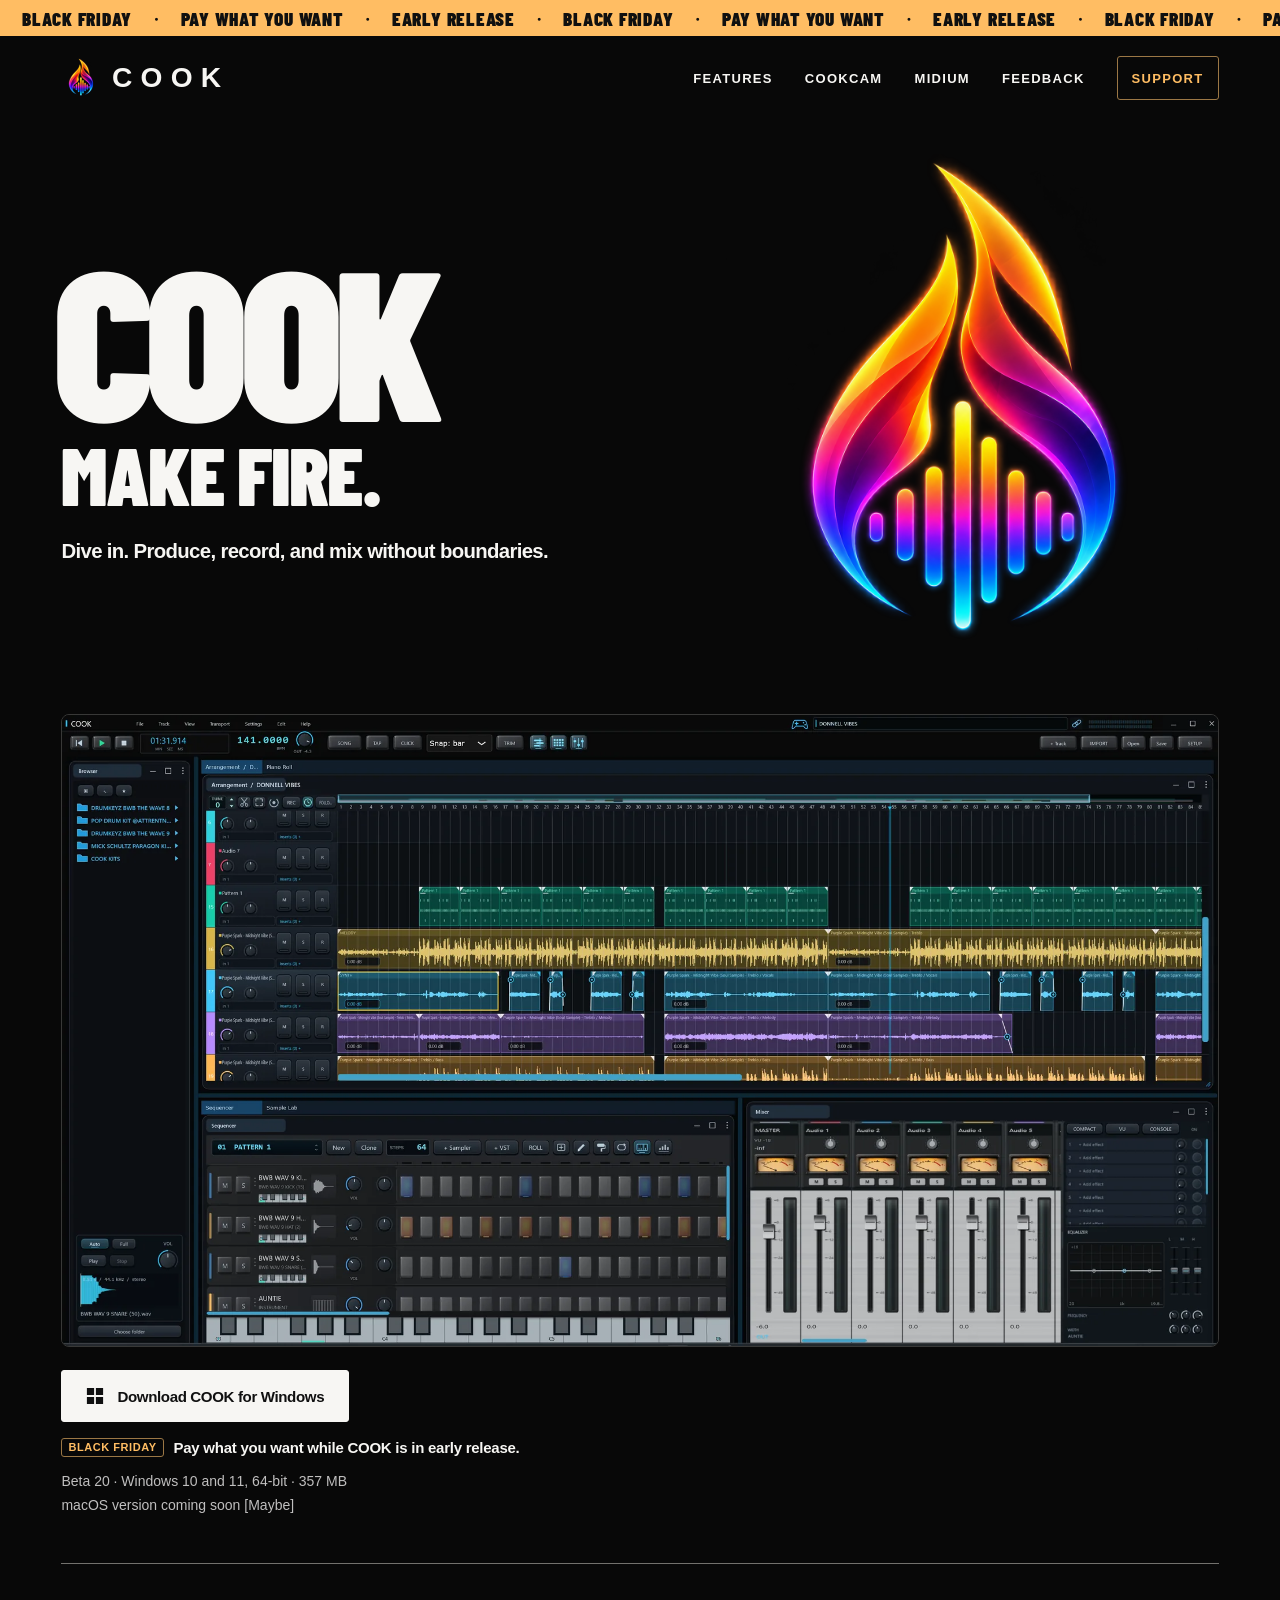
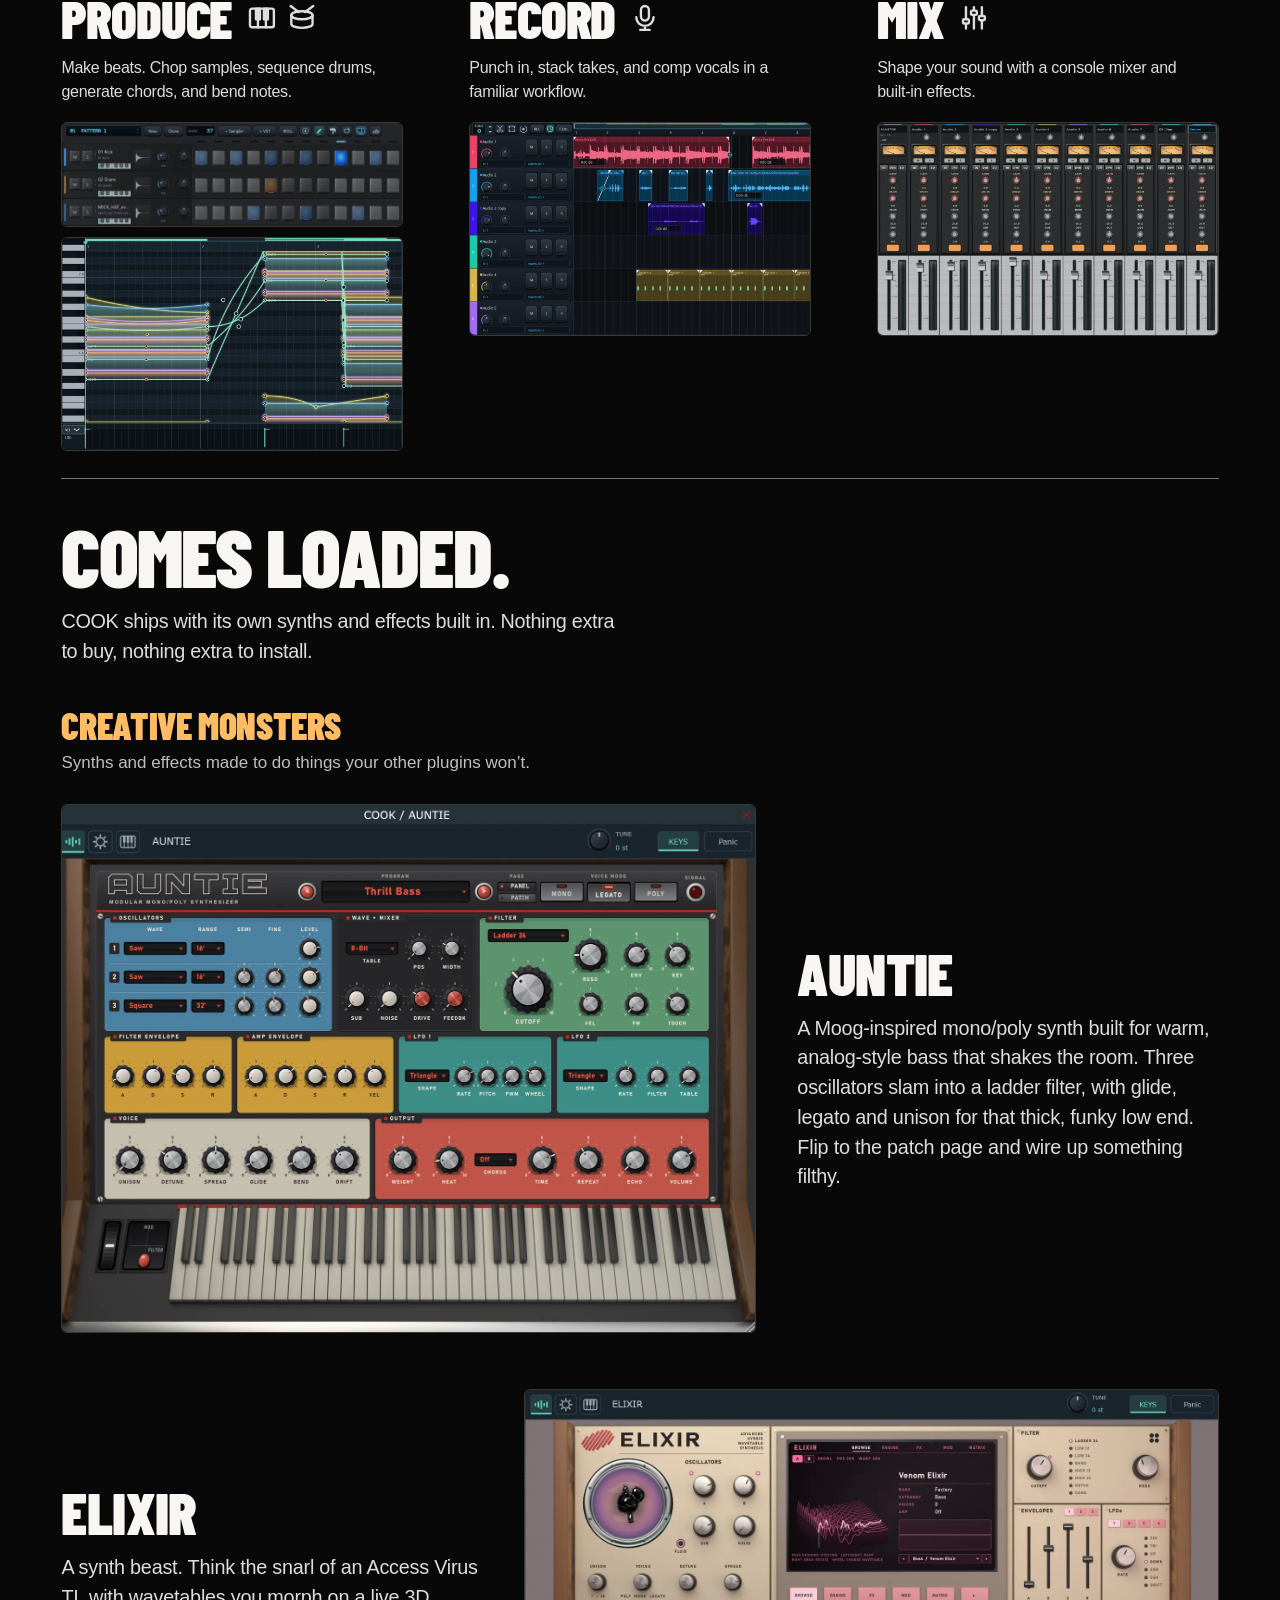
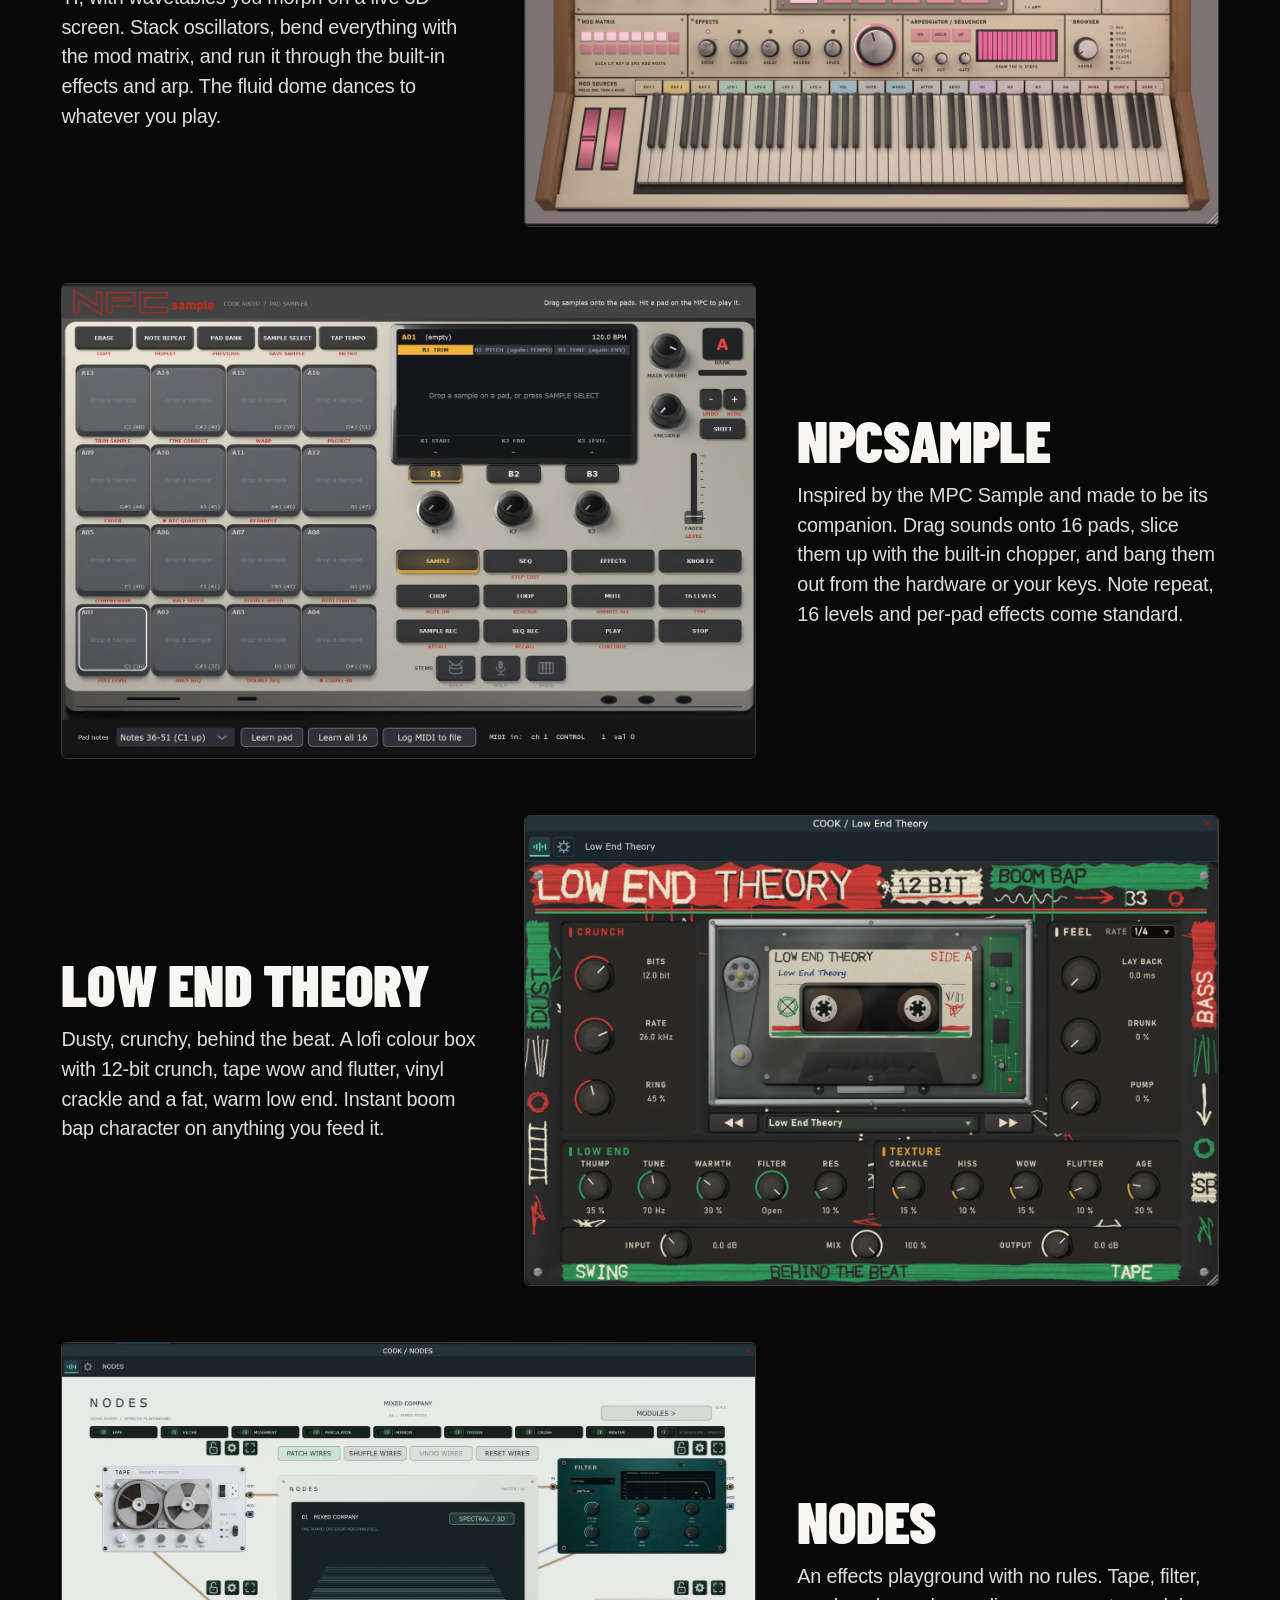
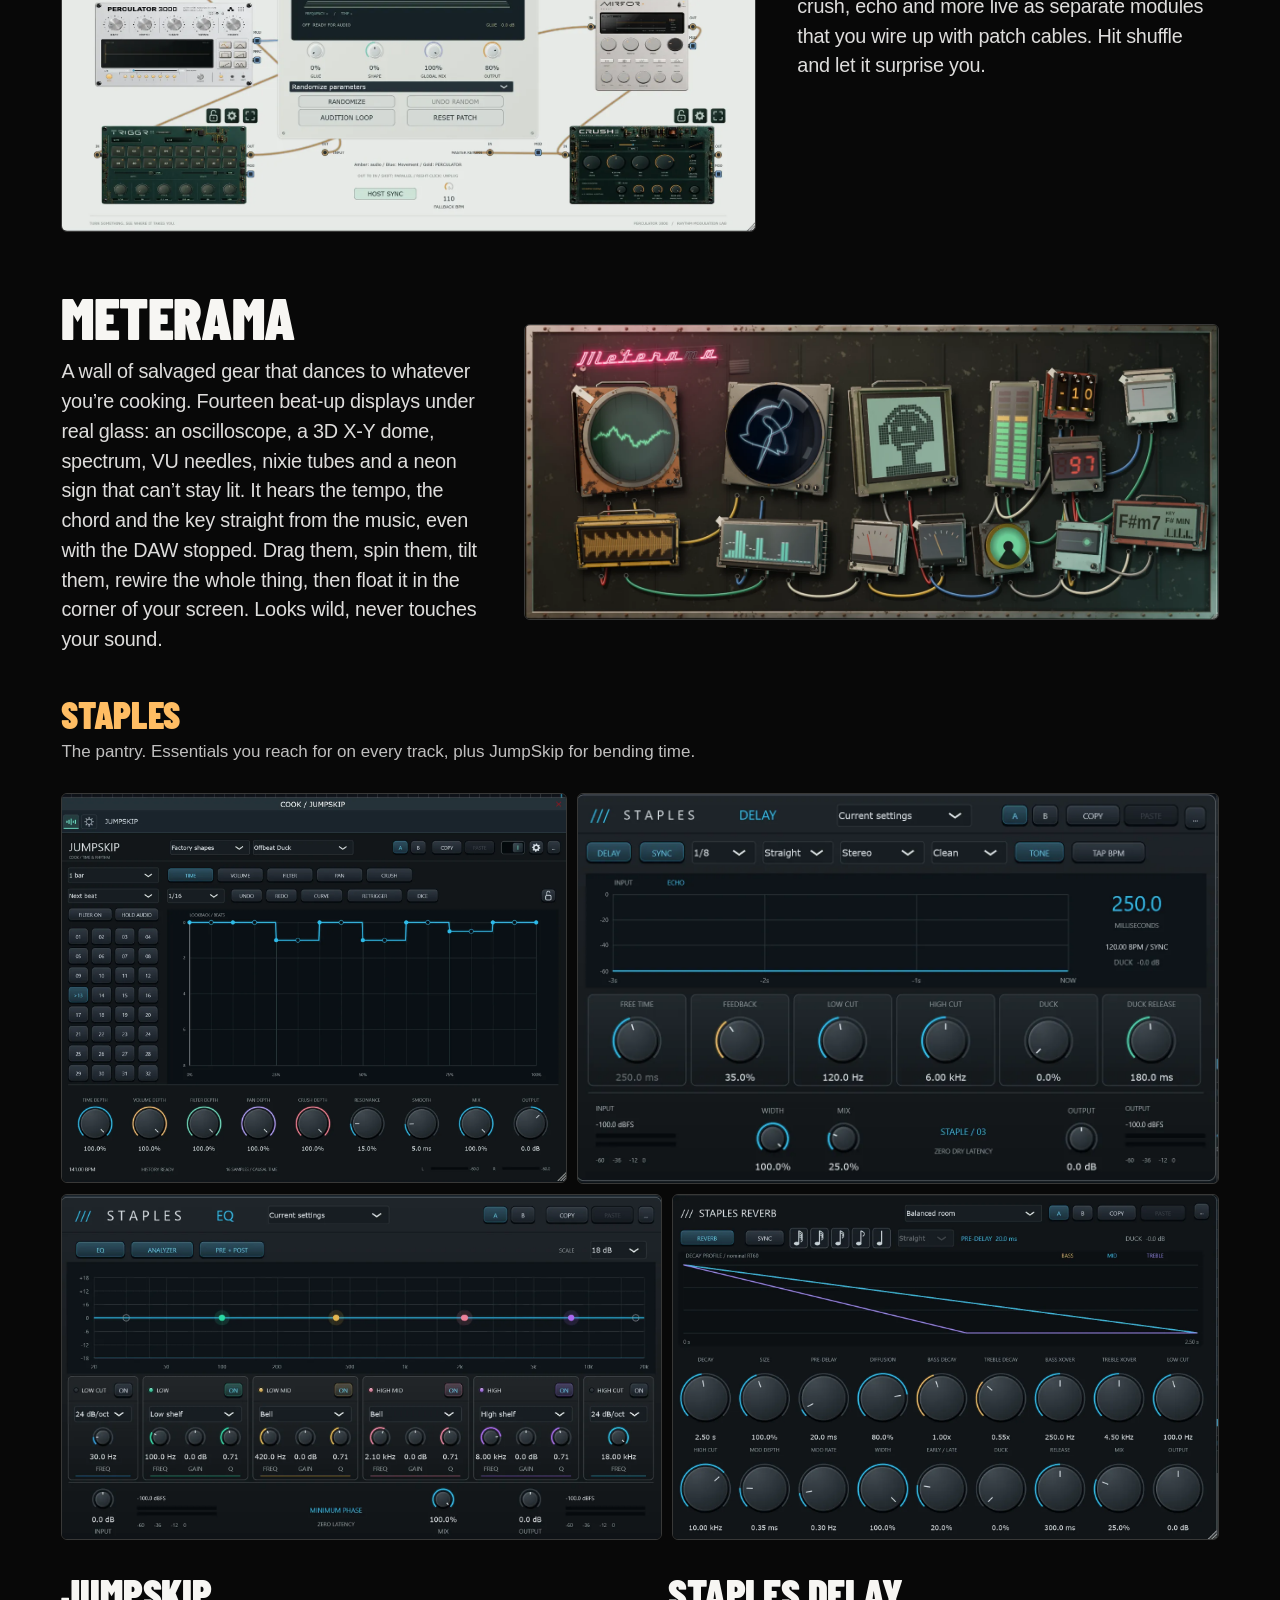
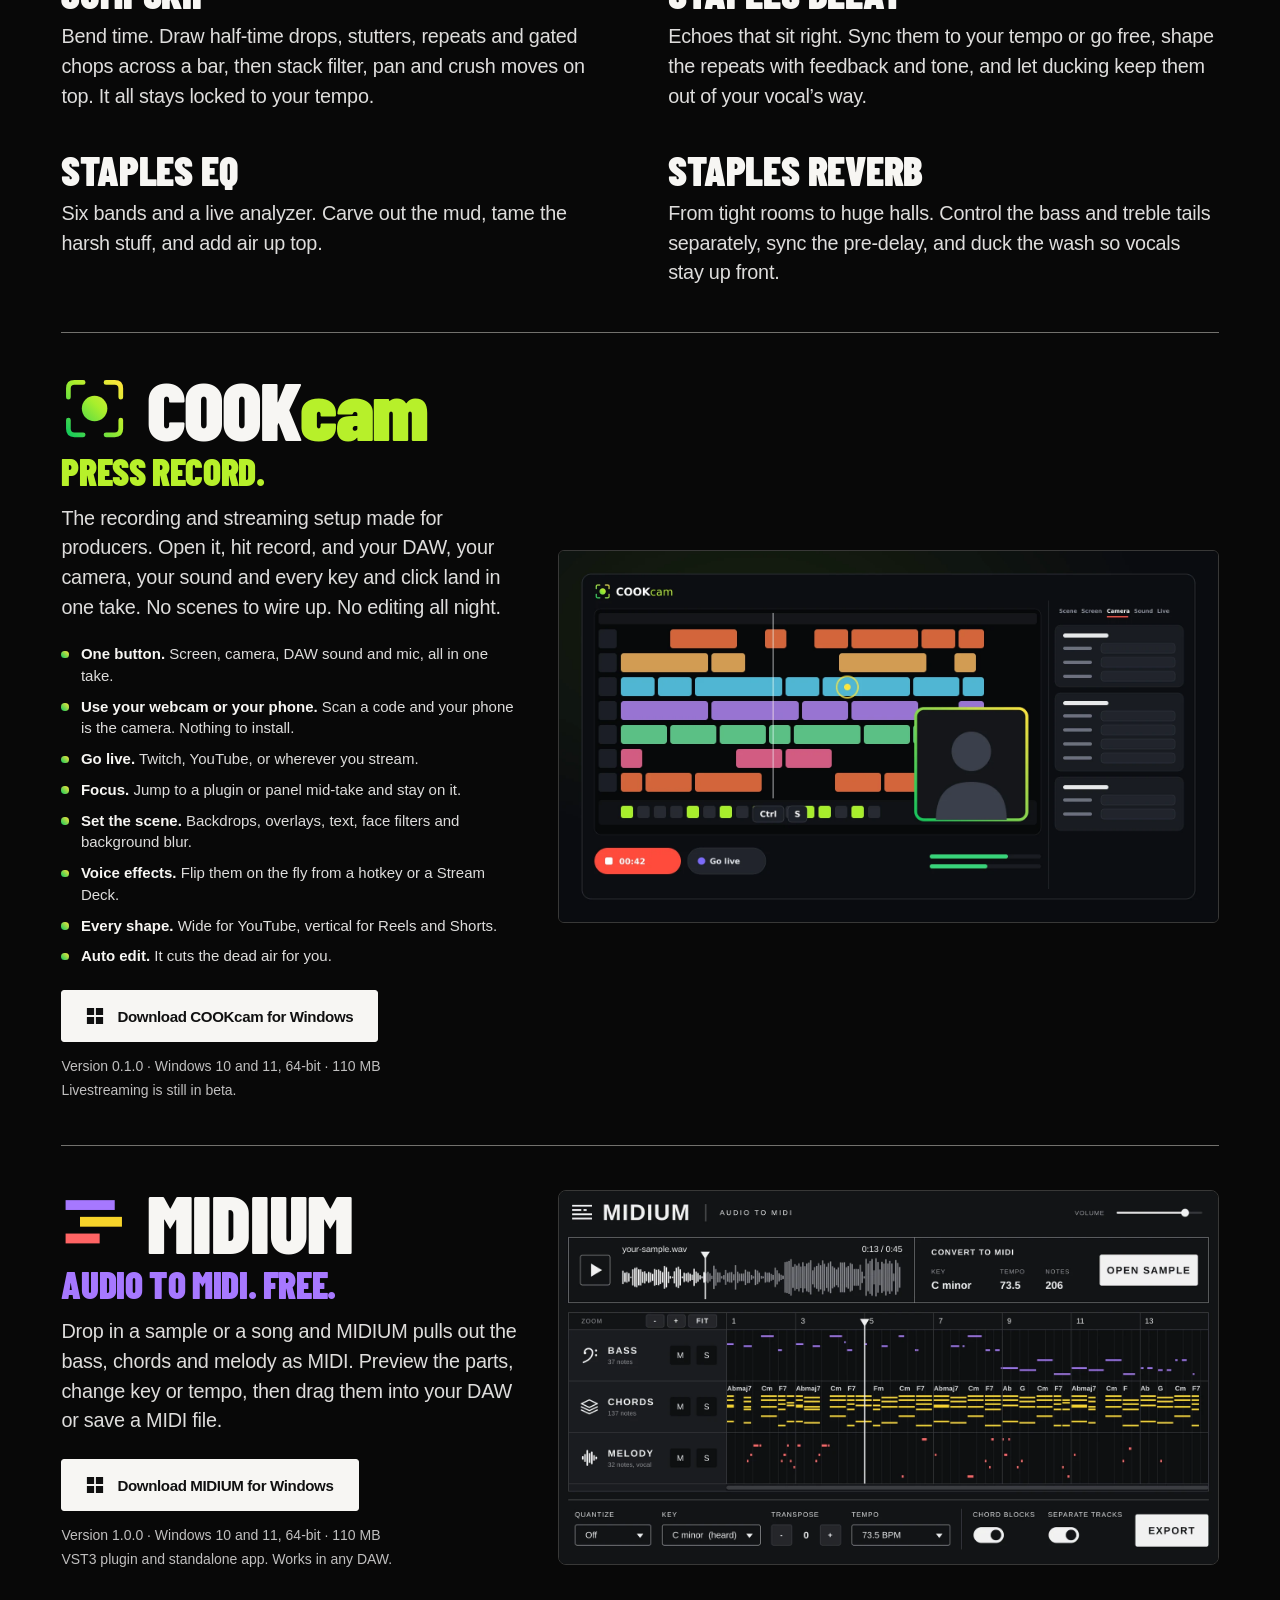
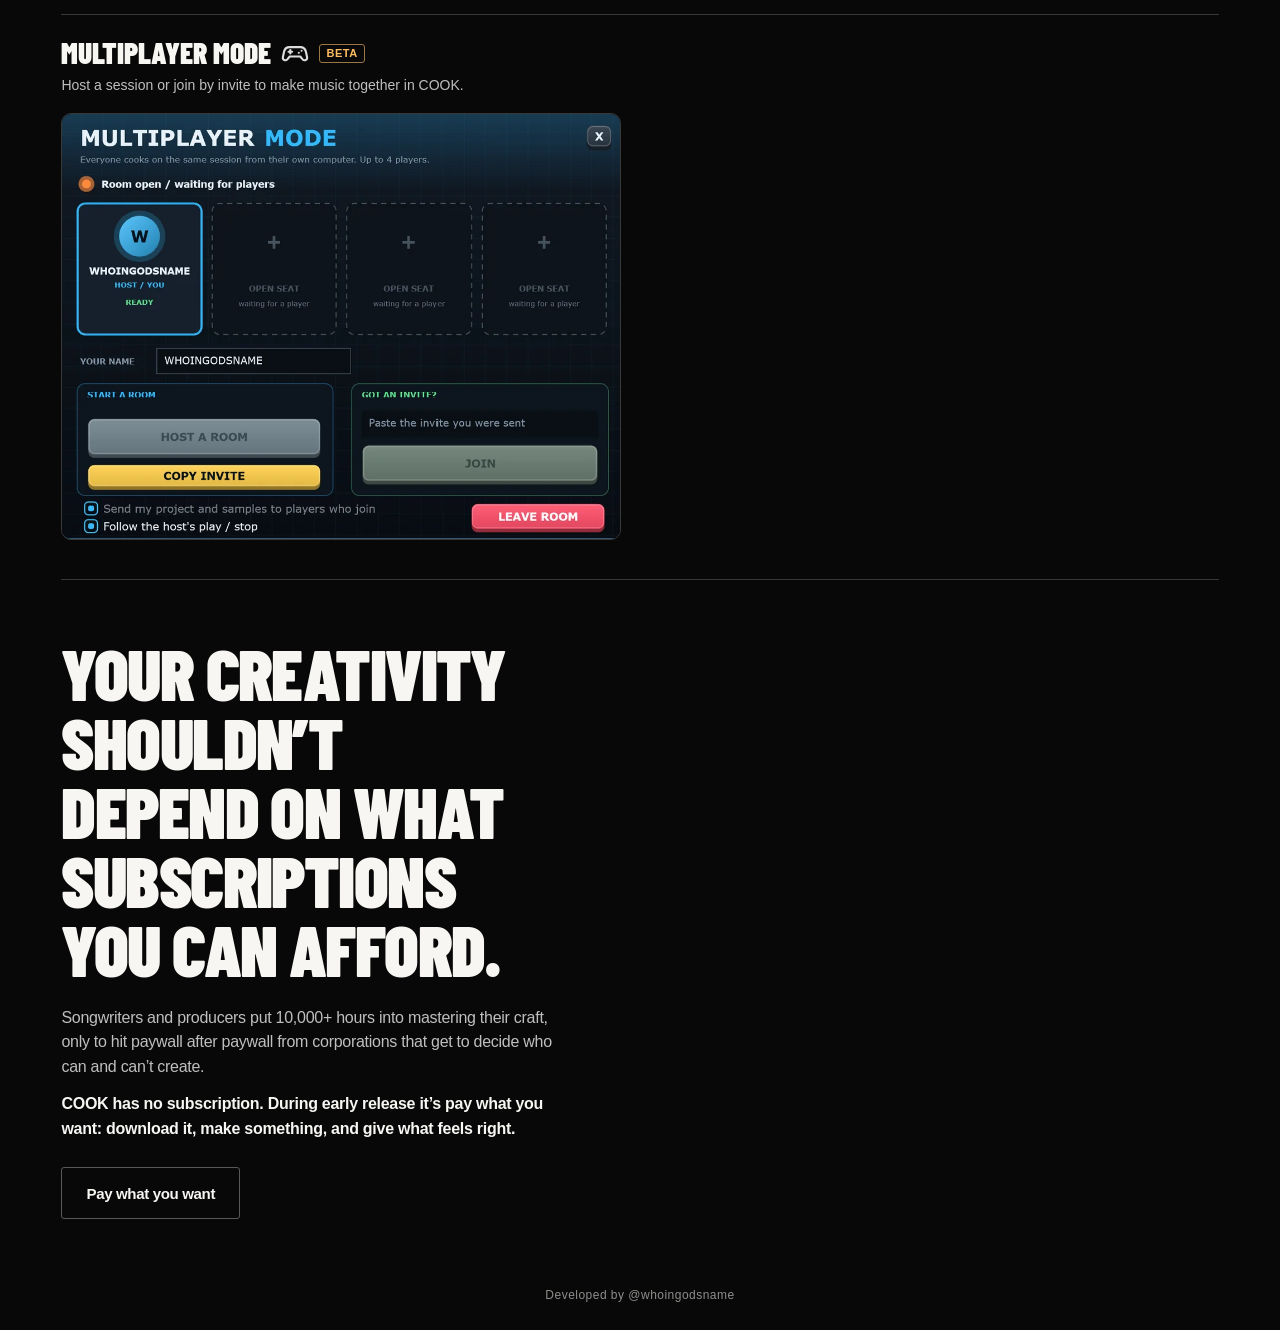
==== index.html @ ae9fe8cf "Update the COOK site" ====
<!doctype html>
<html lang="en">
<head>
  <meta charset="utf-8">
  <meta name="viewport" content="width=device-width,initial-scale=1">
  <meta name="theme-color" content="#080808">
  <title>COOK — MAKE FIRE.</title>
  <meta name="description" content="Dive in. Produce, record, and mix without boundaries. Discover COOK, a digital audio workstation for Windows.">
  <meta property="og:title" content="COOK — MAKE FIRE.">
  <meta property="og:description" content="Dive in. Produce, record, and mix without boundaries.">
  <meta property="og:type" content="website">
  <link rel="icon" type="image/png" href="./assets/icon.png">
  <link rel="preload" as="font" type="font/ttf" href="./assets/barlow-condensed-black.ttf" crossorigin>
  <link rel="stylesheet" href="./styles.css">
</head>
<body>
  <a class="skip" href="#main">Skip to content</a>
  <a class="ticker" href="#download" aria-label="Black Friday: pay what you want while COOK is in early release">
    <div class="ticker-track" aria-hidden="true"><div class="ticker-half"><span>Black Friday</span><span class="dot">●</span><span>Pay what you want</span><span class="dot">●</span><span>Early release</span><span class="dot">●</span><span>Black Friday</span><span class="dot">●</span><span>Pay what you want</span><span class="dot">●</span><span>Early release</span><span class="dot">●</span><span>Black Friday</span><span class="dot">●</span><span>Pay what you want</span><span class="dot">●</span><span>Early release</span><span class="dot">●</span><span>Black Friday</span><span class="dot">●</span><span>Pay what you want</span><span class="dot">●</span><span>Early release</span><span class="dot">●</span><span>Black Friday</span><span class="dot">●</span><span>Pay what you want</span><span class="dot">●</span><span>Early release</span><span class="dot">●</span><span>Black Friday</span><span class="dot">●</span><span>Pay what you want</span><span class="dot">●</span><span>Early release</span><span class="dot">●</span><span>Black Friday</span><span class="dot">●</span><span>Pay what you want</span><span class="dot">●</span><span>Early release</span><span class="dot">●</span><span>Black Friday</span><span class="dot">●</span><span>Pay what you want</span><span class="dot">●</span><span>Early release</span><span class="dot">●</span></div><div class="ticker-half"><span>Black Friday</span><span class="dot">●</span><span>Pay what you want</span><span class="dot">●</span><span>Early release</span><span class="dot">●</span><span>Black Friday</span><span class="dot">●</span><span>Pay what you want</span><span class="dot">●</span><span>Early release</span><span class="dot">●</span><span>Black Friday</span><span class="dot">●</span><span>Pay what you want</span><span class="dot">●</span><span>Early release</span><span class="dot">●</span><span>Black Friday</span><span class="dot">●</span><span>Pay what you want</span><span class="dot">●</span><span>Early release</span><span class="dot">●</span><span>Black Friday</span><span class="dot">●</span><span>Pay what you want</span><span class="dot">●</span><span>Early release</span><span class="dot">●</span><span>Black Friday</span><span class="dot">●</span><span>Pay what you want</span><span class="dot">●</span><span>Early release</span><span class="dot">●</span><span>Black Friday</span><span class="dot">●</span><span>Pay what you want</span><span class="dot">●</span><span>Early release</span><span class="dot">●</span><span>Black Friday</span><span class="dot">●</span><span>Pay what you want</span><span class="dot">●</span><span>Early release</span><span class="dot">●</span></div></div>
  </a>
  <div class="page">
    <header>
      <a class="brand" href="#main" aria-label="COOK home"><img src="./assets/icon.png" width="38" height="38" alt="">COOK</a>
      <nav class="header-links" aria-label="Main navigation">
        <a class="nav-link" href="#features">Features</a>
        <a class="nav-link" href="#cookcam">COOKcam</a>
        <a class="nav-link" href="#midium">MIDIUM</a>
        <a class="nav-link" href="./feedback/">Feedback</a>
        <a class="nav-link donate" id="donate" href="https://cash.app/$whoingodsname" rel="noopener">Support</a>
      </nav>
    </header>
    <main id="main">
      <section class="hero" aria-labelledby="headline">
        <div class="hero-copy">
          <h1 id="headline">COOK</h1>
          <p class="tagline">MAKE FIRE.</p>
          <p class="intro">Dive in. Produce, record, and mix without boundaries.</p>
        </div>
        <img class="hero-flame" src="./assets/cook-flame.png" width="1254" height="1254" fetchpriority="high" alt="" decoding="async">
      </section>
      <img class="shot shot-full" src="./assets/shot-full.webp" srcset="./assets/shot-full-1000.webp 1000w, ./assets/shot-full.webp 2000w" sizes="(max-width:1720px) 92vw, 1560px" width="2000" height="1093" decoding="async" alt="The full COOK window: arrangement with audio and pattern tracks, the step sequencer, and the console mixer">
      <div class="cta">
        <a class="download" id="download" href="https://downloads.cookaudio.app/COOK-Beta-20-Windows-x64-Full.exe">
          <svg width="18" height="18" viewBox="0 0 20 20" fill="currentColor" aria-hidden="true"><path d="M1 1h8v8H1zm10 0h8v8h-8zM1 11h8v8H1zm10 0h8v8h-8z"/></svg>
          Download COOK for Windows
        </a>
        <p class="release-note download-count" id="download-count" hidden><strong>33</strong> downloads and counting</p>
        <p class="promo"><span class="beta">Black Friday</span> Pay what you want while COOK is in early release.</p>
        <p class="release-note">Beta 20 · Windows 10 and 11, 64-bit · 357 MB</p>
        <p class="release-note">macOS version coming soon [Maybe]</p>
      </div>
      <section class="features" id="features" aria-label="COOK features" tabindex="-1">
        <article><h2>Produce <span class="icons"><svg class="ico" viewBox="0 0 24 24" fill="none" stroke="currentColor" stroke-width="1.8" stroke-linecap="round" stroke-linejoin="round" aria-hidden="true" focusable="false"><rect x="3" y="5" width="18" height="14" rx="1.5"/><path d="M9 13v6M15 13v6"/><path d="M7.5 5h3v8h-3zM13.5 5h3v8h-3z" fill="currentColor"/></svg><svg class="ico" viewBox="0 0 24 24" fill="none" stroke="currentColor" stroke-width="1.8" stroke-linecap="round" stroke-linejoin="round" aria-hidden="true" focusable="false"><ellipse cx="12" cy="10" rx="8" ry="3"/><path d="M4 10v6.5c0 1.7 3.6 3 8 3s8-1.3 8-3V10"/><path d="M3.5 3l6 4.5M20.5 3l-6 4.5"/></svg></span></h2><p>Make beats. Chop samples, sequence drums, generate chords, and bend notes.</p><div class="shots"><img class="shot" src="./assets/shot-sequencer.webp" width="1400" height="424" loading="lazy" decoding="async" alt="The COOK step sequencer with kick, snare and hat rows"><img class="shot" src="./assets/shot-piano.webp" width="1200" height="750" loading="lazy" decoding="async" alt="The COOK piano roll with bent notes and coloured expression curves"></div></article>
        <article><h2>Record <span class="icons"><svg class="ico" viewBox="0 0 24 24" fill="none" stroke="currentColor" stroke-width="1.8" stroke-linecap="round" stroke-linejoin="round" aria-hidden="true" focusable="false"><rect x="9" y="3" width="6" height="11" rx="3"/><path d="M5.5 11.5a6.5 6.5 0 0 0 13 0M12 18v3M8.5 21h7"/></svg></span></h2><p>Punch in, stack takes, and comp vocals in a familiar workflow.</p><div class="shots"><img class="shot" src="./assets/shot-record.webp" width="1200" height="750" loading="lazy" decoding="async" alt="The COOK arrangement with recorded audio takes and patterns"></div></article>
        <article><h2>Mix <span class="icons"><svg class="ico" viewBox="0 0 24 24" fill="none" stroke="currentColor" stroke-width="1.8" stroke-linecap="round" stroke-linejoin="round" aria-hidden="true" focusable="false"><path d="M6 4v16M12 4v16M18 4v16"/><rect class="knob" x="3.8" y="13" width="4.4" height="3.2" rx="1"/><rect class="knob" x="9.8" y="6.5" width="4.4" height="3.2" rx="1"/><rect class="knob" x="15.8" y="10.5" width="4.4" height="3.2" rx="1"/></svg></span></h2><p>Shape your sound with a console mixer and built-in effects.</p><div class="shots"><img class="shot" src="./assets/shot-mix.webp" width="1200" height="750" loading="lazy" decoding="async" alt="The COOK console mixer with VU meters and faders"></div></article>
      </section>
      <section class="plugins" id="plugins" aria-labelledby="plugins-title" tabindex="-1">
        <h2 id="plugins-title">Comes loaded.</h2>
        <p class="plugins-intro">COOK ships with its own synths and effects built in. Nothing extra to buy, nothing extra to install.</p>
        <h3>Creative monsters</h3>
        <p class="group-note">Synths and effects made to do things your other plugins won’t.</p>
        <div class="plugin-grid">
          <figure><a class="zoom" href="./assets/plugin-auntie.webp" target="_blank" rel="noopener" aria-label="Open the full-size image"><img class="shot" src="./assets/plugin-auntie.webp" width="1496" height="1137" loading="lazy" decoding="async" alt="The AUNTIE synth with colour-blocked oscillator, filter and envelope panels above a keyboard"></a><figcaption><strong>AUNTIE</strong> A Moog-inspired mono/poly synth built for warm, analog-style bass that shakes the room. Three oscillators slam into a ladder filter, with glide, legato and unison for that thick, funky low end. Flip to the patch page and wire up something filthy.</figcaption></figure>
          <figure><a class="zoom" href="./assets/plugin-elixir.webp" target="_blank" rel="noopener" aria-label="Open the full-size image"><img class="shot" src="./assets/plugin-elixir.webp" width="1600" height="1006" loading="lazy" decoding="async" alt="The ELIXIR synth, a cream retro keyboard with a central screen and pink buttons"></a><figcaption><strong>ELIXIR</strong> A synth beast. Think the snarl of an Access Virus TI, with wavetables you morph on a live 3D screen. Stack oscillators, bend everything with the mod matrix, and run it through the built-in effects and arp. The fluid dome dances to whatever you play.</figcaption></figure>
          <figure><a class="zoom" href="./assets/plugin-npc.webp" target="_blank" rel="noopener" aria-label="Open the full-size image"><img class="shot" src="./assets/plugin-npc.webp" width="1600" height="1093" loading="lazy" decoding="async" alt="The NPCsample pad sampler with sixteen pads, a screen and knobs"></a><figcaption><strong>NPCsample</strong> Inspired by the MPC Sample and made to be its companion. Drag sounds onto 16 pads, slice them up with the built-in chopper, and bang them out from the hardware or your keys. Note repeat, 16 levels and per-pad effects come standard.</figcaption></figure>
          <figure><a class="zoom" href="./assets/plugin-let.webp" target="_blank" rel="noopener" aria-label="Open the full-size image"><img class="shot" src="./assets/plugin-let.webp" width="1600" height="1083" loading="lazy" decoding="async" alt="The Low End Theory plugin with a cassette deck window and graffiti-style artwork"></a><figcaption><strong>Low End Theory</strong> Dusty, crunchy, behind the beat. A lofi colour box with 12-bit crunch, tape wow and flutter, vinyl crackle and a fat, warm low end. Instant boom bap character on anything you feed it.</figcaption></figure>
          <figure><a class="zoom" href="./assets/plugin-nodes.webp" target="_blank" rel="noopener" aria-label="Open the full-size image"><img class="shot" src="./assets/plugin-nodes.webp" width="1600" height="1127" loading="lazy" decoding="async" alt="The NODES effects plugin with tape, filter and crush modules joined by patch cables"></a><figcaption><strong>NODES</strong> An effects playground with no rules. Tape, filter, crush, echo and more live as separate modules that you wire up with patch cables. Hit shuffle and let it surprise you.</figcaption></figure>
          <figure><a class="zoom" href="./assets/plugin-meterama.webp" target="_blank" rel="noopener" aria-label="Open the full-size image"><img class="shot" src="./assets/plugin-meterama.webp" width="1600" height="680" loading="lazy" decoding="async" alt="The Meterama plugin, a dark metal plate covered in worn scopes, meters and tubes wired together under a pink neon sign"></a><figcaption><strong>Meterama</strong> A wall of salvaged gear that dances to whatever you’re cooking. Fourteen beat-up displays under real glass: an oscilloscope, a 3D X-Y dome, spectrum, VU needles, nixie tubes and a neon sign that can’t stay lit. It hears the tempo, the chord and the key straight from the music, even with the DAW stopped. Drag them, spin them, tilt them, rewire the whole thing, then float it in the corner of your screen. Looks wild, never touches your sound.</figcaption></figure>
        </div>
        <h3>Staples</h3>
        <p class="group-note">The pantry. Essentials you reach for on every track, plus JumpSkip for bending time.</p>
        <div class="pantry">
          <div class="pantry-row"><a class="zoom" style="flex:1.294" href="./assets/plugin-jumpskip.webp" target="_blank" rel="noopener" aria-label="Open the full-size image"><img class="shot" src="./assets/plugin-jumpskip.webp" width="1600" height="1236" loading="lazy" decoding="async" alt="The JumpSkip plugin with preset slots and a drawn time curve"></a><a class="zoom" style="flex:1.644" href="./assets/plugin-delay.webp" target="_blank" rel="noopener" aria-label="Open the full-size image"><img class="shot" src="./assets/plugin-delay.webp" width="1328" height="808" loading="lazy" decoding="async" alt="The Staples Delay plugin"></a></div>
          <div class="pantry-row"><a class="zoom" style="flex:1.741" href="./assets/plugin-eq.webp" target="_blank" rel="noopener" aria-label="Open the full-size image"><img class="shot" src="./assets/plugin-eq.webp" width="1600" height="919" loading="lazy" decoding="async" alt="The Staples EQ plugin with a six-band curve"></a><a class="zoom" style="flex:1.582" href="./assets/plugin-reverb.webp" target="_blank" rel="noopener" aria-label="Open the full-size image"><img class="shot" src="./assets/plugin-reverb.webp" width="1566" height="990" loading="lazy" decoding="async" alt="The Staples Reverb plugin with a decay profile graph"></a></div>
        </div>
        <div class="pantry-list">
          <p><strong>JumpSkip</strong> Bend time. Draw half-time drops, stutters, repeats and gated chops across a bar, then stack filter, pan and crush moves on top. It all stays locked to your tempo.</p>
          <p><strong>Staples Delay</strong> Echoes that sit right. Sync them to your tempo or go free, shape the repeats with feedback and tone, and let ducking keep them out of your vocal’s way.</p>
          <p><strong>Staples EQ</strong> Six bands and a live analyzer. Carve out the mud, tame the harsh stuff, and add air up top.</p>
          <p><strong>Staples Reverb</strong> From tight rooms to huge halls. Control the bass and treble tails separately, sync the pre-delay, and duck the wash so vocals stay up front.</p>
        </div>
      </section>
    <section class="cookcam" id="cookcam" aria-labelledby="cookcam-title" tabindex="-1">
        <div class="cookcam-copy">
          <h2 id="cookcam-title"><svg class="cookcam-mark" viewBox="0 0 200 200" aria-hidden="true" focusable="false"><defs><linearGradient id="cookcam-g" gradientUnits="userSpaceOnUse" x1="20" y1="180" x2="180" y2="20"><stop offset="0" stop-color="#10c95c"/><stop offset=".55" stop-color="#a8ee2c"/><stop offset="1" stop-color="#ffe53a"/></linearGradient></defs><path d="M22 66 V40 Q22 22 40 22 H66 M134 22 H160 Q178 22 178 40 V66 M178 134 V160 Q178 178 160 178 H134 M66 178 H40 Q22 178 22 160 V134" fill="none" stroke="url(#cookcam-g)" stroke-width="14" stroke-linecap="round"/><circle cx="100" cy="100" r="38" fill="url(#cookcam-g)"/></svg><span>COOK<i>cam</i></span></h2>
          <p class="cookcam-tag">Press record.</p>
          <p class="cookcam-intro">The recording and streaming setup made for producers. Open it, hit record, and your DAW, your camera, your sound and every key and click land in one take. No scenes to wire up. No editing all night.</p>
          <ul class="cookcam-list">
            <li><strong>One button.</strong> Screen, camera, DAW sound and mic, all in one take.</li>
            <li><strong>Use your webcam or your phone.</strong> Scan a code and your phone is the camera. Nothing to install.</li>
            <li><strong>Go live.</strong> Twitch, YouTube, or wherever you stream.</li>
            <li><strong>Focus.</strong> Jump to a plugin or panel mid-take and stay on it.</li>
            <li><strong>Set the scene.</strong> Backdrops, overlays, text, face filters and background blur.</li>
            <li><strong>Voice effects.</strong> Flip them on the fly from a hotkey or a Stream Deck.</li>
            <li><strong>Every shape.</strong> Wide for YouTube, vertical for Reels and Shorts.</li>
            <li><strong>Auto edit.</strong> It cuts the dead air for you.</li>
          </ul>
          <a class="download cookcam-get" href="https://downloads.cookaudio.app/COOKcam-Setup-0.1.0.exe">
            <svg width="18" height="18" viewBox="0 0 20 20" fill="currentColor" aria-hidden="true"><path d="M1 1h8v8H1zm10 0h8v8h-8zM1 11h8v8H1zm10 0h8v8h-8z"/></svg>
            Download COOKcam for Windows
          </a>
          <p class="release-note">Version 0.1.0 · Windows 10 and 11, 64-bit · 110 MB</p>
          <p class="release-note">Livestreaming is still in beta.</p>
        </div>
        <a class="zoom" href="./assets/cookcam.webp" target="_blank" rel="noopener" aria-label="Open the full-size image"><img class="shot" src="./assets/cookcam.webp" width="1600" height="900" loading="lazy" decoding="async" alt="An illustration of the COOKcam window: a DAW arrangement on screen with a camera box in the corner, the keys being pressed, a record timer and the settings panel"></a>
      </section>
    <section class="midium" id="midium" aria-labelledby="midium-title" tabindex="-1">
        <style>
          .midium{border-top:1px solid #72716d;padding:clamp(28px,3vw,52px) 0 clamp(30px,3.4vw,60px);scroll-margin-top:16px;display:grid;grid-template-columns:minmax(0,1fr) minmax(0,1.45fr);gap:clamp(22px,3.2vw,60px);align-items:center}
          .midium h2{display:flex;align-items:center;gap:.24em;margin:0;font:900 clamp(46px,6.4vw,112px)/.92 var(--display);letter-spacing:-.012em;text-transform:none}
          .midium-mark{width:.8em;height:.8em;flex:none}
          .midium-tag{margin:6px 0 0;font:900 clamp(28px,2.9vw,48px)/1 var(--display);text-transform:uppercase;letter-spacing:-.01em;color:#a678ff}
          .midium-intro{margin:14px 0 0;max-width:46ch;font-size:clamp(18px,1.55vw,25px);line-height:1.5;color:#dedddc;letter-spacing:-.012em}
          .midium .download{margin-top:clamp(18px,1.8vw,30px)}
          .midium .zoom{order:0;min-width:0}
          .midium .shot{max-width:none;margin:0;border-radius:8px}
          @media(max-width:820px){.midium{grid-template-columns:1fr;gap:18px}.midium .zoom{order:-1}.midium h2{font-size:clamp(44px,12vw,64px)}}
        </style>
        <div class="midium-copy">
          <h2 id="midium-title"><svg class="midium-mark" viewBox="0 0 200 200" aria-hidden="true" focusable="false"><rect x="14" y="34" width="150" height="30" fill="#a678ff"/><rect x="58" y="85" width="128" height="30" fill="#f7d42a"/><rect x="14" y="136" width="104" height="30" fill="#ff6464"/></svg><span>MIDIUM</span></h2>
          <p class="midium-tag">Audio to MIDI. Free.</p>
          <p class="midium-intro">Drop in a sample or a song and MIDIUM pulls out the bass, chords and melody as MIDI. Preview the parts, change key or tempo, then drag them into your DAW or save a MIDI file.</p>
          <a class="download midium-get" href="https://downloads.cookaudio.app/MIDIUM-1.0.0-Setup.exe">
            <svg width="18" height="18" viewBox="0 0 20 20" fill="currentColor" aria-hidden="true"><path d="M1 1h8v8H1zm10 0h8v8h-8zM1 11h8v8H1zm10 0h8v8h-8z"/></svg>
            Download MIDIUM for Windows
          </a>
          <p class="release-note">Version 1.0.0 · Windows 10 and 11, 64-bit · 110 MB</p>
          <p class="release-note">VST3 plugin and standalone app. Works in any DAW.</p>
        </div>
        <a class="zoom" href="./assets/midium.webp" target="_blank" rel="noopener" aria-label="Open the full-size image"><img class="shot" src="./assets/midium.webp" width="1600" height="906" loading="lazy" decoding="async" alt="The MIDIUM window: a sample's waveform on top, then bass, chords and melody as coloured notes on a bar line with mute and solo buttons, and key, tempo and export controls along the bottom"></a>
      </section>
</main>
    <footer class="multiplayer">
      <h2>MULTIPLAYER MODE <span class="icons"><svg class="ico" viewBox="0 0 24 24" fill="none" stroke="currentColor" stroke-width="1.8" stroke-linecap="round" stroke-linejoin="round" aria-hidden="true" focusable="false"><path d="M7.5 7h9a5 5 0 0 1 4.9 4l1 4.6a2.2 2.2 0 0 1-3.8 1.9L16.5 15h-9l-2.1 2.5a2.2 2.2 0 0 1-3.8-1.9l1-4.6a5 5 0 0 1 4.9-4z"/><path d="M8 9.5v3M6.5 11h3"/><circle cx="15.3" cy="11.9" r=".9" fill="currentColor" stroke="none"/><circle cx="17.7" cy="10.1" r=".9" fill="currentColor" stroke="none"/></svg></span> <span class="beta">Beta</span></h2>
      <p>Host a session or join by invite to make music together in COOK.</p>
      <img class="shot" src="./assets/shot-multiplayer.webp" width="1000" height="762" loading="lazy" decoding="async" alt="The Multiplayer Mode room screen with four player seats">
    </footer>
    <section class="about" id="about" aria-labelledby="about-title">
      <h2 id="about-title">Your creativity shouldn’t depend on what subscriptions you can afford.</h2>
      <p>Songwriters and producers put 10,000+ hours into mastering their craft, only to hit paywall after paywall from corporations that get to decide who can and can’t create.</p>
      <p class="about-offer">COOK has no subscription. During early release it’s pay what you want: download it, make something, and give what feels right.</p>
      <a class="download ghost donate-open" href="https://cash.app/$whoingodsname" rel="noopener">Pay what you want</a>
    </section>
    <p class="credit">Developed by <a href="https://www.instagram.com/whoingodsname/" rel="noopener">@whoingodsname</a></p>
  </div>
  <dialog id="donate-dialog" aria-labelledby="donate-title" aria-describedby="donate-text">
    <form method="dialog">
      <h2 id="donate-title">Keep the stove on</h2>
      <p id="donate-text">COOK is built by one person, not a corporation. If it helps you make something, send what feels right.</p>
      <img class="qr" src="./assets/cashapp-qr.svg" width="220" height="220" alt="QR code that opens Cash App for $whoingodsname">
      <p class="cashtag">$whoingodsname</p>
      <div class="donate-actions">
        <a class="download" href="https://cash.app/$whoingodsname" rel="noopener">Open Cash App</a>
        <button class="dismiss ghost" autofocus>Close</button>
      </div>
    </form>
  </dialog>
  <script src="./donate.js" defer></script>
  <script src="./counter.js" defer></script>
</body>
</html>
---- styles.css ----
@font-face{font-family:Barlow Condensed;src:url("./assets/barlow-condensed-black.ttf") format("truetype");font-weight:900;font-display:swap}
:root{color-scheme:dark;--bg:#080808;--ink:#f7f6f3;--muted:#c0bfbf;--line:#383837;--display:"Barlow Condensed",Impact,"Arial Narrow",sans-serif;--sans:Inter,"Helvetica Neue",Arial,sans-serif}
*{box-sizing:border-box}
html{scroll-behavior:smooth}
body{margin:0;background:var(--bg);color:var(--ink);font-family:var(--sans);-webkit-font-smoothing:antialiased}
a{color:inherit}button{font:inherit;cursor:pointer}
:focus-visible{outline:3px solid #5fdcfe;outline-offset:6px}
.page{max-width:1720px;margin:auto;padding:0 clamp(22px,4.8vw,80px)}
.skip{position:absolute;left:16px;top:-120px;padding:12px 18px;background:var(--ink);color:var(--bg);z-index:3}.skip:focus{top:12px}
header{display:flex;align-items:center;justify-content:space-between;padding:20px 0 10px}
.brand,.nav-link{text-decoration:none;display:inline-flex;align-items:center;min-height:44px}
.brand{font-weight:800;font-size:clamp(23px,2.2vw,34px);letter-spacing:.29em;gap:11px}.brand img{width:clamp(36px,3.1vw,48px);height:auto}
.nav-link{font-size:13px;letter-spacing:.1em;text-transform:uppercase;font-weight:700}.nav-link:hover,.return:hover{text-decoration:underline;text-underline-offset:4px}
.hero{position:relative;isolation:isolate;display:grid;grid-template-columns:56% 44%;align-items:center;padding:clamp(26px,3.4vw,58px) 0 clamp(36px,4vw,66px)}
.hero-copy{position:relative;z-index:1}
h1,h2,p{margin:0}
h1,.features h2{font-family:var(--display);font-weight:900;text-transform:uppercase}
h1{font-size:clamp(112px,16.6vw,286px);line-height:.745;letter-spacing:-.041em;margin-left:-.039em}
h1 span{display:block}h1 span + span{margin-top:.054em}
.intro{margin:clamp(24px,2.1vw,36px) 0 clamp(18px,1.8vw,28px);font-weight:600;font-size:clamp(17px,1.59vw,26px);letter-spacing:-.032em;line-height:1.32}
.download,.dismiss{display:inline-flex;align-items:center;justify-content:center;gap:13px;background:var(--ink);color:#101010;border:1px solid var(--ink);border-radius:3px;min-height:52px;padding:16px 24px;font-size:clamp(15px,1.18vw,19px);font-weight:750;letter-spacing:-.025em;text-decoration:none;transition:background .15s,transform .15s}
.download:hover,.dismiss:hover{background:#deddd8;transform:translateY(-1px)}.download:active,.dismiss:active{transform:translateY(1px)}
.hero-flame{grid-column:2;grid-row:1;justify-self:center;align-self:center;display:block;width:min(100%,593px);height:auto;pointer-events:none}
.features{border-top:1px solid #72716d;display:grid;grid-template-columns:repeat(3,minmax(0,1fr));gap:clamp(20px,5.2vw,88px);padding:clamp(23px,2.1vw,36px) 0;scroll-margin-top:16px}
.features h2{font-size:clamp(38px,4.15vw,71px);letter-spacing:-.022em;line-height:1.02;margin-bottom:11px}
.features p{font-size:clamp(16px,1.22vw,21px);line-height:1.48;max-width:37ch;color:#dedddc;letter-spacing:-.017em}
footer{display:flex;align-items:baseline;gap:11px;padding:clamp(13px,1.4vw,23px) 0 clamp(24px,3vw,48px);font-size:clamp(14px,1.05vw,18px);line-height:1.55;color:var(--muted)}
footer strong{color:var(--ink);font-weight:650}.indicator{width:7px;height:7px;flex:none;align-self:baseline;border-radius:50%;background:#ffb24a}
.release{display:none;margin-top:18px;font-size:15px;line-height:1.5;color:var(--muted)}.release:target{display:block}.release .return{display:inline-block;margin-top:6px}
dialog{width:min(390px,calc(100vw - 36px));border:1px solid #484745;border-radius:5px;background:#161616;color:var(--ink);padding:30px}
dialog::backdrop{background:rgb(0 0 0/.76)}dialog h2{margin:10px 0;font-size:25px;letter-spacing:-.04em}dialog p{line-height:1.55;color:var(--muted)}.dismiss{min-height:44px;margin-top:24px;font-size:15px;padding:9px 21px}
@media(max-width:680px){
 header{padding:12px 0 4px}.brand{gap:5px}.nav-link{font-size:11px}
 .hero{grid-template-columns:58% 42%;padding:34px 0 31px;align-items:start}
 .hero-copy{display:contents}.hero h1{grid-column:1;grid-row:1;font-size:clamp(90px,21.5vw,144px);z-index:1}
 .hero-flame{width:122%;max-width:none;justify-self:end;align-self:center;margin-right:-7%}
 .intro,.download,.release{grid-column:1/-1}.intro{font-size:18px;max-width:32ch;margin:24px 0 17px}.download{justify-self:start}
 .features{grid-template-columns:1fr;gap:0;padding:0 0 4px}
 .features article{display:grid;grid-template-columns:minmax(86px,29%) 1fr;gap:14px;padding:19px 0;border-bottom:1px solid var(--line)}
 .features h2{font-size:clamp(31px,7.6vw,44px);margin:0}.features p{font-size:15px}
 footer{padding:20px 0 24px}footer strong{display:block}
}
@media(prefers-reduced-motion:reduce){html{scroll-behavior:auto}*,*::before,*::after{transition:none!important}}
.header-links{display:flex;gap:clamp(14px,2.5vw,38px)}
.multiplayer{display:block;border-top:1px solid var(--line);padding-top:22px}
.multiplayer h2{display:flex;align-items:center;gap:10px;font:900 clamp(24px,2.3vw,35px)/1.1 var(--display);color:var(--ink)}
.beta{border:1px solid #9b7745;color:#ffbd63;border-radius:3px;padding:3px 6px;font:700 11px/1 var(--sans);letter-spacing:.05em;text-transform:uppercase}
.multiplayer p{margin-top:6px}
.feedback-page{max-width:600px;margin:clamp(32px,5vw,80px) auto 64px}
.feedback-page h1{font-size:clamp(62px,9vw,110px);line-height:.94;margin:0 0 28px}
.feedback-page>p{margin-bottom:24px}
.feedback-form{display:grid;gap:8px}
.feedback-form fieldset{padding:0;border:0;margin:0;min-width:0}
.feedback-form legend,.feedback-form>label{font-weight:700;font-size:16px}
.feedback-form>label{margin-top:16px}
.feedback-form>label span,.field-help,.delivery-note{font-weight:400;color:var(--muted);font-size:14px;line-height:1.5}
.type-options{display:flex;flex-wrap:wrap;gap:8px;margin-top:10px}
.type-options label{display:flex;align-items:center;gap:8px;padding:10px 13px;min-height:44px;background:#141414;border:1px solid #585858;border-radius:3px;cursor:pointer}
.type-options label:has(input:checked){color:var(--ink);border-color:var(--ink)}
.type-options input{accent-color:#ffbd63;margin:0}
.feedback-form>input:not([type=hidden]),.feedback-form textarea{width:100%;border:1px solid #666;background:#111;color:var(--ink);border-radius:3px;padding:12px;font:inherit}
.feedback-form textarea{resize:vertical;min-height:110px}
.feedback-form button{justify-self:start;margin-top:18px}
.delivery-note{margin-top:2px}
#send-status:empty{display:none}
.feedback-form button:disabled{opacity:.65;cursor:wait}
.donate{border:1px solid #9b7745;color:#ffbd63;border-radius:3px;padding:0 14px}
.donate:hover{background:#ffbd63;color:#101010;text-decoration:none}
.release-note{margin-top:14px;font-size:14px;line-height:1.55;color:var(--muted)}
.release-note + .release-note{margin-top:2px}
#donate-dialog{text-align:center}
#donate-dialog h2{margin-top:0}
.qr{display:block;width:min(220px,70%);height:auto;margin:20px auto 12px;border-radius:5px}
.cashtag{font-weight:800;font-size:22px;color:var(--ink)!important;letter-spacing:-.02em}
.donate-actions{display:flex;flex-wrap:wrap;justify-content:center;gap:10px;margin-top:20px}
.donate-actions .download,.donate-actions .dismiss{min-height:44px;margin:0;font-size:15px;padding:9px 21px}
.ghost{background:transparent;color:var(--ink);border-color:#585858}.ghost:hover{background:#262626}
@media(max-width:680px){.release-note{grid-column:1/-1}.donate{padding:0 10px}}
/* Small line icons beside the section names */
.features h2{display:flex;align-items:center;flex-wrap:wrap;gap:.08em .26em}
.icons{display:inline-flex;align-items:center;gap:.16em;flex:none}
.ico{width:.6em;height:.6em;flex:none;color:#dedddc}.ico .knob{fill:var(--bg)}
.multiplayer .ico{width:.95em;height:.95em}
/* Screenshots under each section */
.shots{display:grid;gap:10px;margin-top:clamp(16px,1.5vw,26px)}
.shot{display:block;width:100%;height:auto;border:1px solid var(--line);border-radius:6px;background:#0b0f14}
.multiplayer .shot{max-width:560px;margin-top:16px;border-radius:10px}
@media(max-width:680px){.features .shots{grid-column:1/-1;margin-top:0}}
/* Closing statement at the bottom of the page */
.about{border-top:1px solid var(--line);padding:clamp(34px,4.6vw,84px) 0 clamp(44px,5.4vw,96px);scroll-margin-top:16px}
.about h2{font:900 clamp(38px,5.6vw,96px)/.96 var(--display);text-transform:uppercase;letter-spacing:-.022em;max-width:17ch;text-wrap:balance}
.about p{margin-top:clamp(18px,1.8vw,30px);max-width:58ch;font-size:clamp(16px,1.22vw,21px);line-height:1.55;color:var(--muted);letter-spacing:-.017em}
.about .about-offer{margin-top:12px;color:var(--ink);font-weight:600}
.about .download{margin-top:clamp(20px,2vw,32px)}
/* Full-window screenshot under the title */
.shot-full{margin:0 0 clamp(30px,3.6vw,62px);border-radius:8px}
/* Title block: COOK big, MAKE FIRE. smaller under it; download sits under the main screenshot */
h1{line-height:.8}
.tagline{font:900 clamp(44px,6.4vw,112px)/.9 var(--display);text-transform:uppercase;letter-spacing:-.02em;margin-top:clamp(10px,1.2vw,22px)}
.hero .intro{margin-bottom:0}
.shot-full{margin-bottom:clamp(18px,1.8vw,30px)}
.cta{padding-bottom:clamp(30px,3.6vw,62px)}
.promo{display:flex;flex-wrap:wrap;align-items:center;gap:8px 10px;margin-top:16px;font-weight:600;font-size:clamp(15px,1.1vw,18px);letter-spacing:-.017em}
@media(max-width:680px){.tagline{grid-column:1;align-self:start;font-size:clamp(40px,11vw,64px);margin-top:8px}.hero .intro{margin-bottom:0}}
/* Moving Black Friday banner across the top */
.ticker{display:block;overflow:hidden;background:#ffbd63;color:#101010;text-decoration:none;white-space:nowrap}
.ticker-track{display:flex;width:max-content;animation:ticker 72s linear infinite}
.ticker:hover .ticker-track{animation-play-state:paused}
.ticker-half{display:flex;flex:none;align-items:center}
.ticker span{padding:9px 0 8px 22px;font:900 clamp(17px,1.5vw,24px)/1 var(--display);text-transform:uppercase;letter-spacing:.04em}
.ticker .dot{font-size:.42em}
.ticker:focus-visible{outline-offset:-3px;outline-color:#101010}
@keyframes ticker{to{transform:translateX(-50%)}}
@media(prefers-reduced-motion:reduce){.ticker-track{animation:none}}
#download{scroll-margin-top:24px}
/* Built-in plugins: the creative monsters and the Staples pantry */
.plugins{border-top:1px solid #72716d;padding:clamp(28px,3vw,52px) 0 clamp(30px,3.4vw,60px);scroll-margin-top:16px}
.plugins h2{font:900 clamp(46px,6.4vw,112px)/.92 var(--display);text-transform:uppercase;letter-spacing:-.022em}
.plugins-intro{margin-top:14px;max-width:52ch;font-size:clamp(16px,1.22vw,21px);line-height:1.5;color:#dedddc;letter-spacing:-.017em}
.plugins h3{margin:clamp(30px,3.2vw,56px) 0 0;font:900 clamp(28px,2.9vw,48px)/1 var(--display);text-transform:uppercase;letter-spacing:-.01em;color:#ffbd63}
.group-note{margin-top:6px;color:var(--muted);font-size:clamp(15px,1.05vw,18px);line-height:1.5}
/* One plugin per row, big enough to read: picture on one side, what it does on the other */
.plugin-grid{display:grid;gap:clamp(34px,4.4vw,80px);margin-top:clamp(20px,2.2vw,38px)}
.plugin-grid figure{margin:0;display:grid;grid-template-columns:minmax(0,1.65fr) minmax(0,1fr);gap:clamp(22px,3.2vw,60px);align-items:center}
.plugin-grid figure:nth-child(even) .zoom{order:2}
.zoom{display:block;cursor:zoom-in}
.plugin-grid figcaption{font-size:clamp(18px,1.55vw,25px);line-height:1.5;color:#dedddc;letter-spacing:-.012em}
.plugin-grid strong{display:block;font:900 clamp(40px,4.6vw,80px)/.95 var(--display);text-transform:uppercase;letter-spacing:-.01em;color:var(--ink);margin-bottom:clamp(8px,1vw,16px)}
.plugins-intro{font-size:clamp(18px,1.55vw,25px)}
.group-note{font-size:clamp(17px,1.3vw,22px)}
@media(max-width:820px){.plugin-grid figure{grid-template-columns:1fr;gap:14px}.plugin-grid figure:nth-child(even) .zoom{order:0}.plugin-grid strong{font-size:clamp(36px,9.5vw,52px)}.plugin-grid figcaption{font-size:18px}}
@media(min-width:821px){.plugin-grid figure:nth-child(even){grid-template-columns:minmax(0,1fr) minmax(0,1.65fr)}}
/* The pantry: JumpSkip and the Staples as one collage, with what each does listed under it */
.pantry{display:grid;gap:10px;margin-top:clamp(20px,2.2vw,38px)}
.pantry-row{display:flex;gap:10px}.pantry-row .zoom{min-width:0}
.pantry-list{display:grid;grid-template-columns:repeat(2,minmax(0,1fr));gap:clamp(24px,3vw,48px) clamp(28px,4.4vw,80px);margin-top:clamp(24px,2.6vw,44px)}
.pantry-list p{font-size:clamp(18px,1.55vw,25px);line-height:1.5;color:#dedddc;letter-spacing:-.012em}
.pantry-list strong{display:block;font:900 clamp(32px,3.2vw,56px)/1 var(--display);text-transform:uppercase;letter-spacing:-.005em;color:var(--ink);margin-bottom:8px}
@media(max-width:820px){.pantry-list{grid-template-columns:1fr}.pantry-list p{font-size:18px}.pantry,.pantry-row{gap:6px}}
/* Small credit at the very bottom */
.credit{padding:0 0 28px;text-align:center;font-size:12px;letter-spacing:.04em;color:#8f8e8b}.credit a{text-decoration:none}.credit a:hover{text-decoration:underline;text-underline-offset:3px}
/* Keep the top bar inside narrow phone screens */
@media(max-width:480px){.header-links{gap:9px}.brand{letter-spacing:.18em;font-size:21px}.brand img{width:32px}.nav-link{letter-spacing:.06em}.donate{padding:0 8px}}
/* Download counter under the button */
.download-count{font-size:15px}.download-count strong{color:var(--ink);font-weight:750}
.download-count[hidden]{display:none}

/* COOKcam: its own section, in its own green-to-yellow */
.cookcam{border-top:1px solid #72716d;padding:clamp(28px,3vw,52px) 0 clamp(30px,3.4vw,60px);scroll-margin-top:16px;display:grid;grid-template-columns:minmax(0,1fr) minmax(0,1.45fr);gap:clamp(22px,3.2vw,60px);align-items:center}
.cookcam h2{display:flex;align-items:center;gap:.22em;font:900 clamp(46px,6.4vw,112px)/.92 var(--display);letter-spacing:-.022em;text-transform:none}
.cookcam h2 i{font-style:normal;color:#b7f02a}
.cookcam-mark{width:.82em;height:.82em;flex:none}
.cookcam-tag{margin-top:6px;font:900 clamp(28px,2.9vw,48px)/1 var(--display);text-transform:uppercase;letter-spacing:-.01em;color:#b7f02a}
.cookcam-intro{margin-top:14px;max-width:46ch;font-size:clamp(18px,1.55vw,25px);line-height:1.5;color:#dedddc;letter-spacing:-.012em}
.cookcam-list{list-style:none;margin:clamp(16px,1.6vw,26px) 0 0;padding:0;display:grid;gap:9px;font-size:clamp(15px,1.15vw,19px);line-height:1.45;color:#dedddc}
.cookcam-list li{padding-left:1.3em;position:relative}
.cookcam-list li::before{content:"";position:absolute;left:0;top:.5em;width:.5em;height:.5em;border-radius:50%;background:linear-gradient(45deg,#10c95c,#ffe53a)}
.cookcam-list strong{color:var(--ink)}
.cookcam-get{margin-top:clamp(18px,1.8vw,30px)}
@media(max-width:820px){.cookcam{grid-template-columns:1fr;gap:18px}.cookcam .zoom{order:-1}.cookcam h2{font-size:clamp(44px,12vw,64px)}}
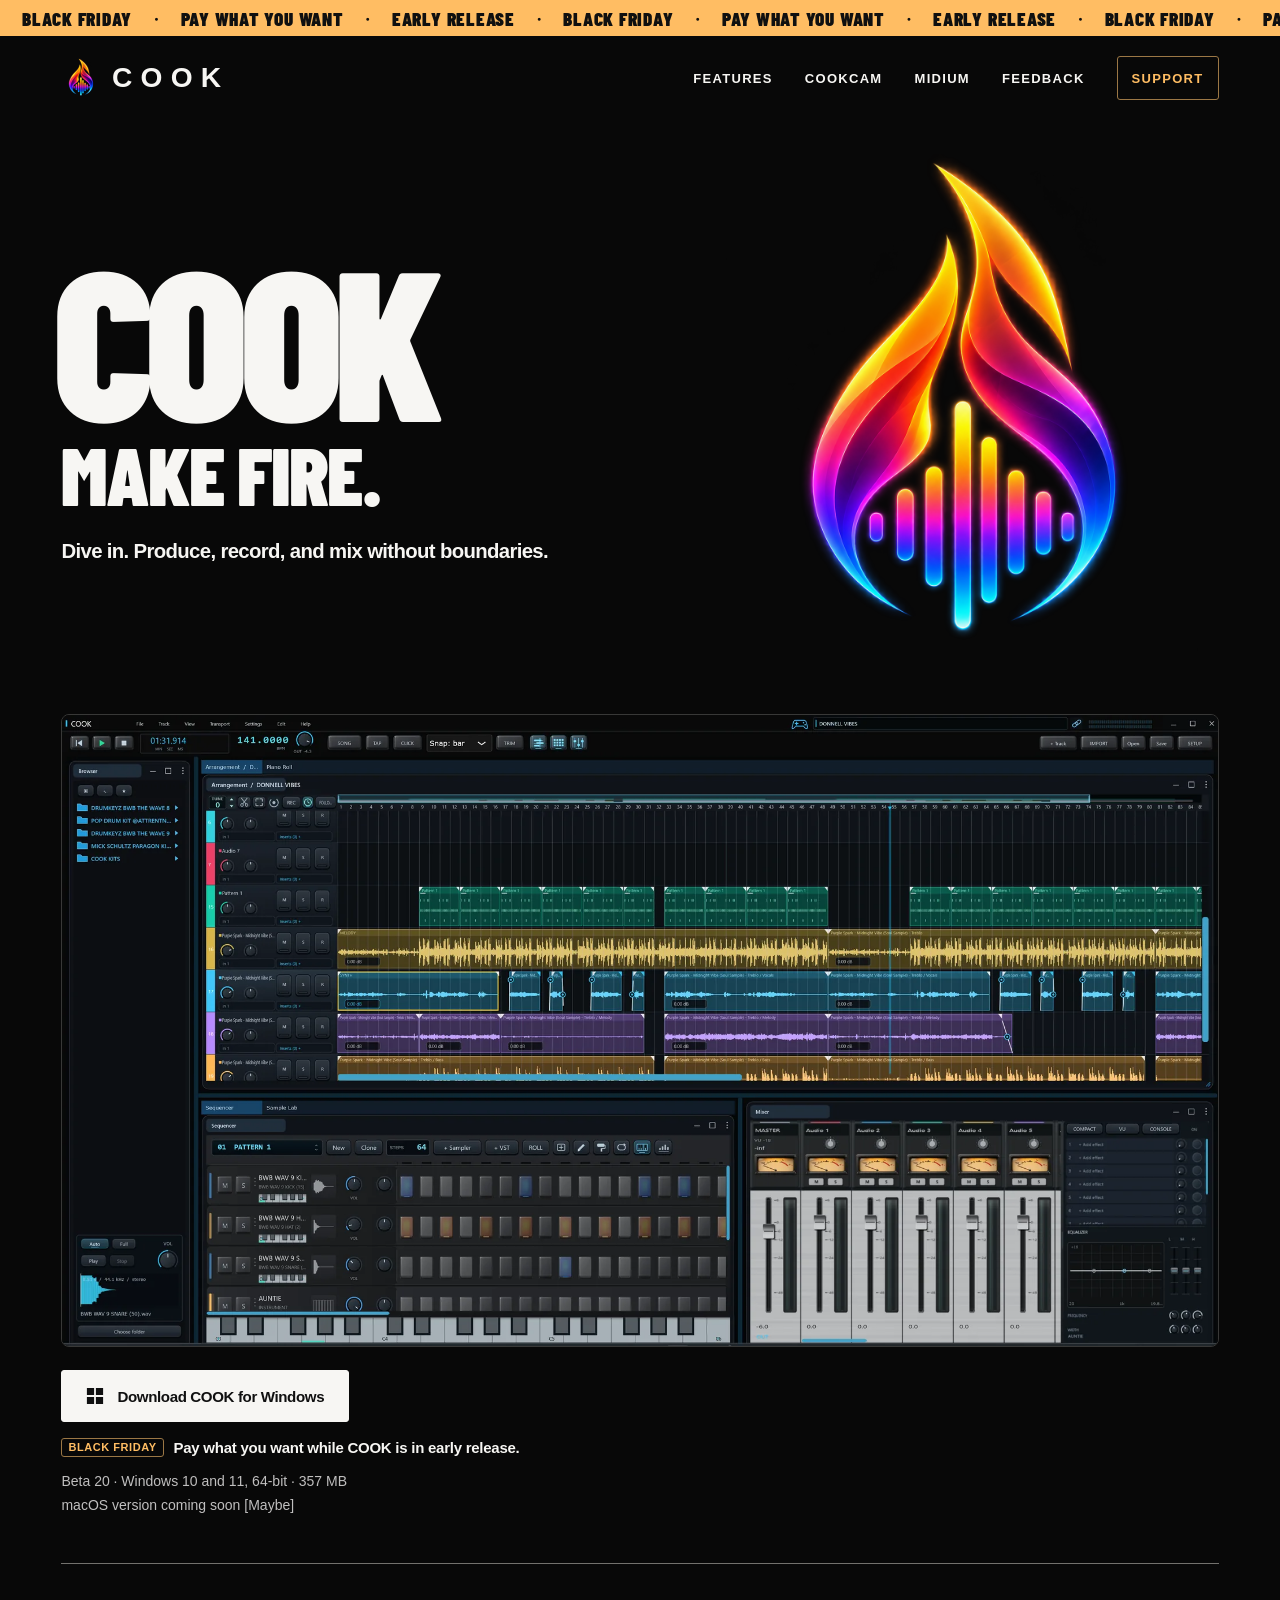
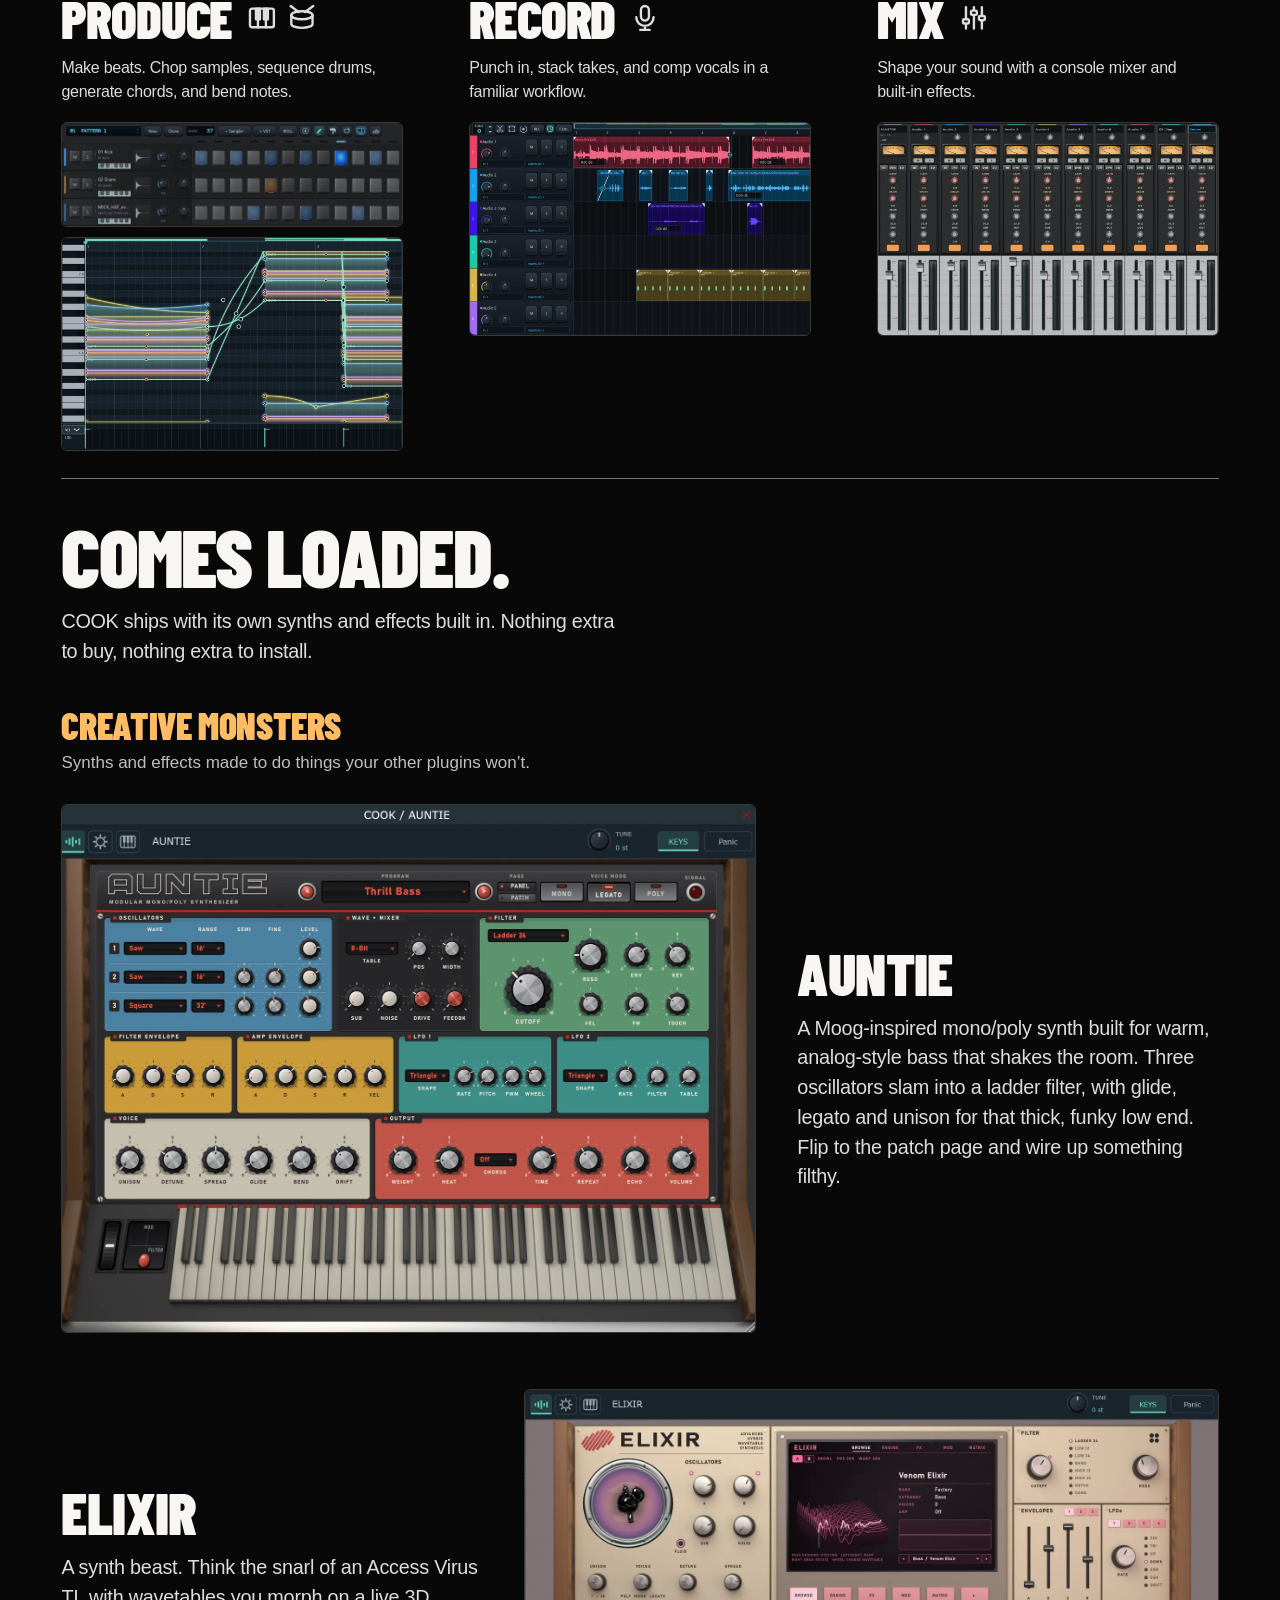
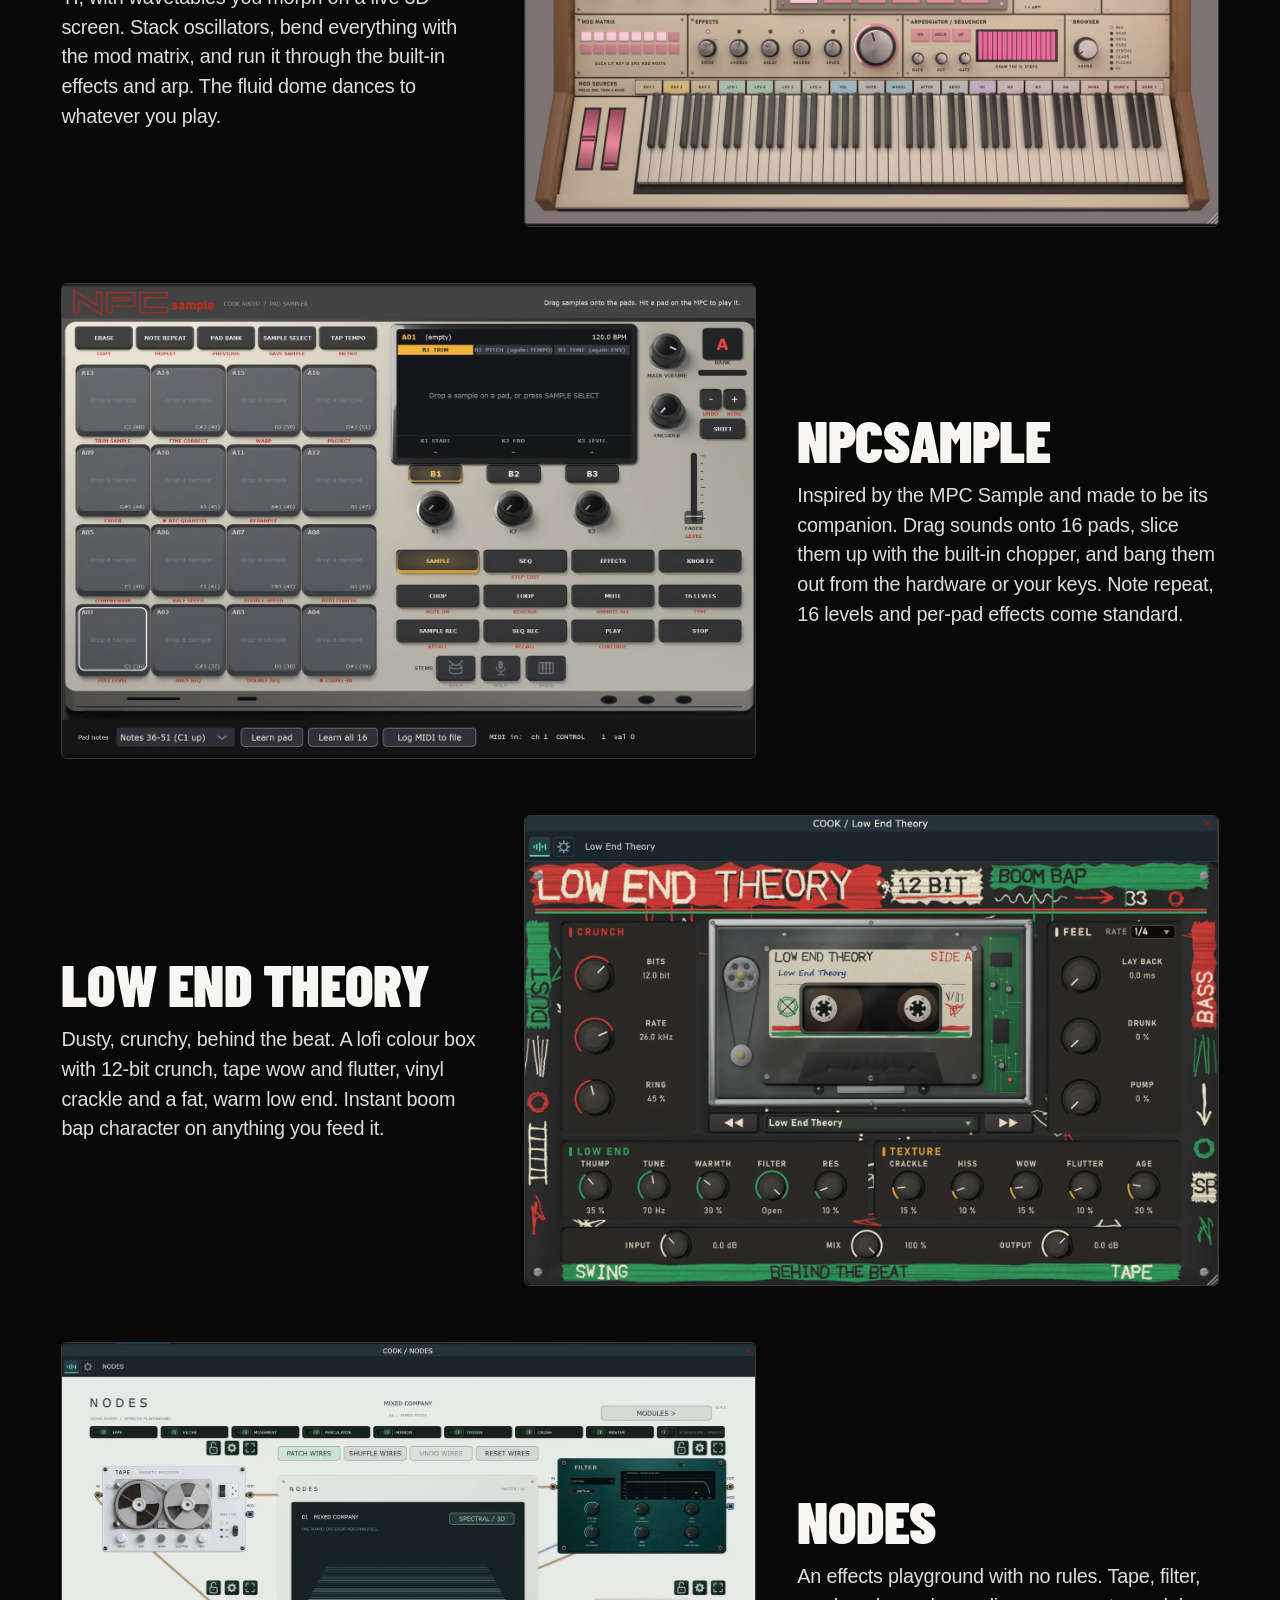
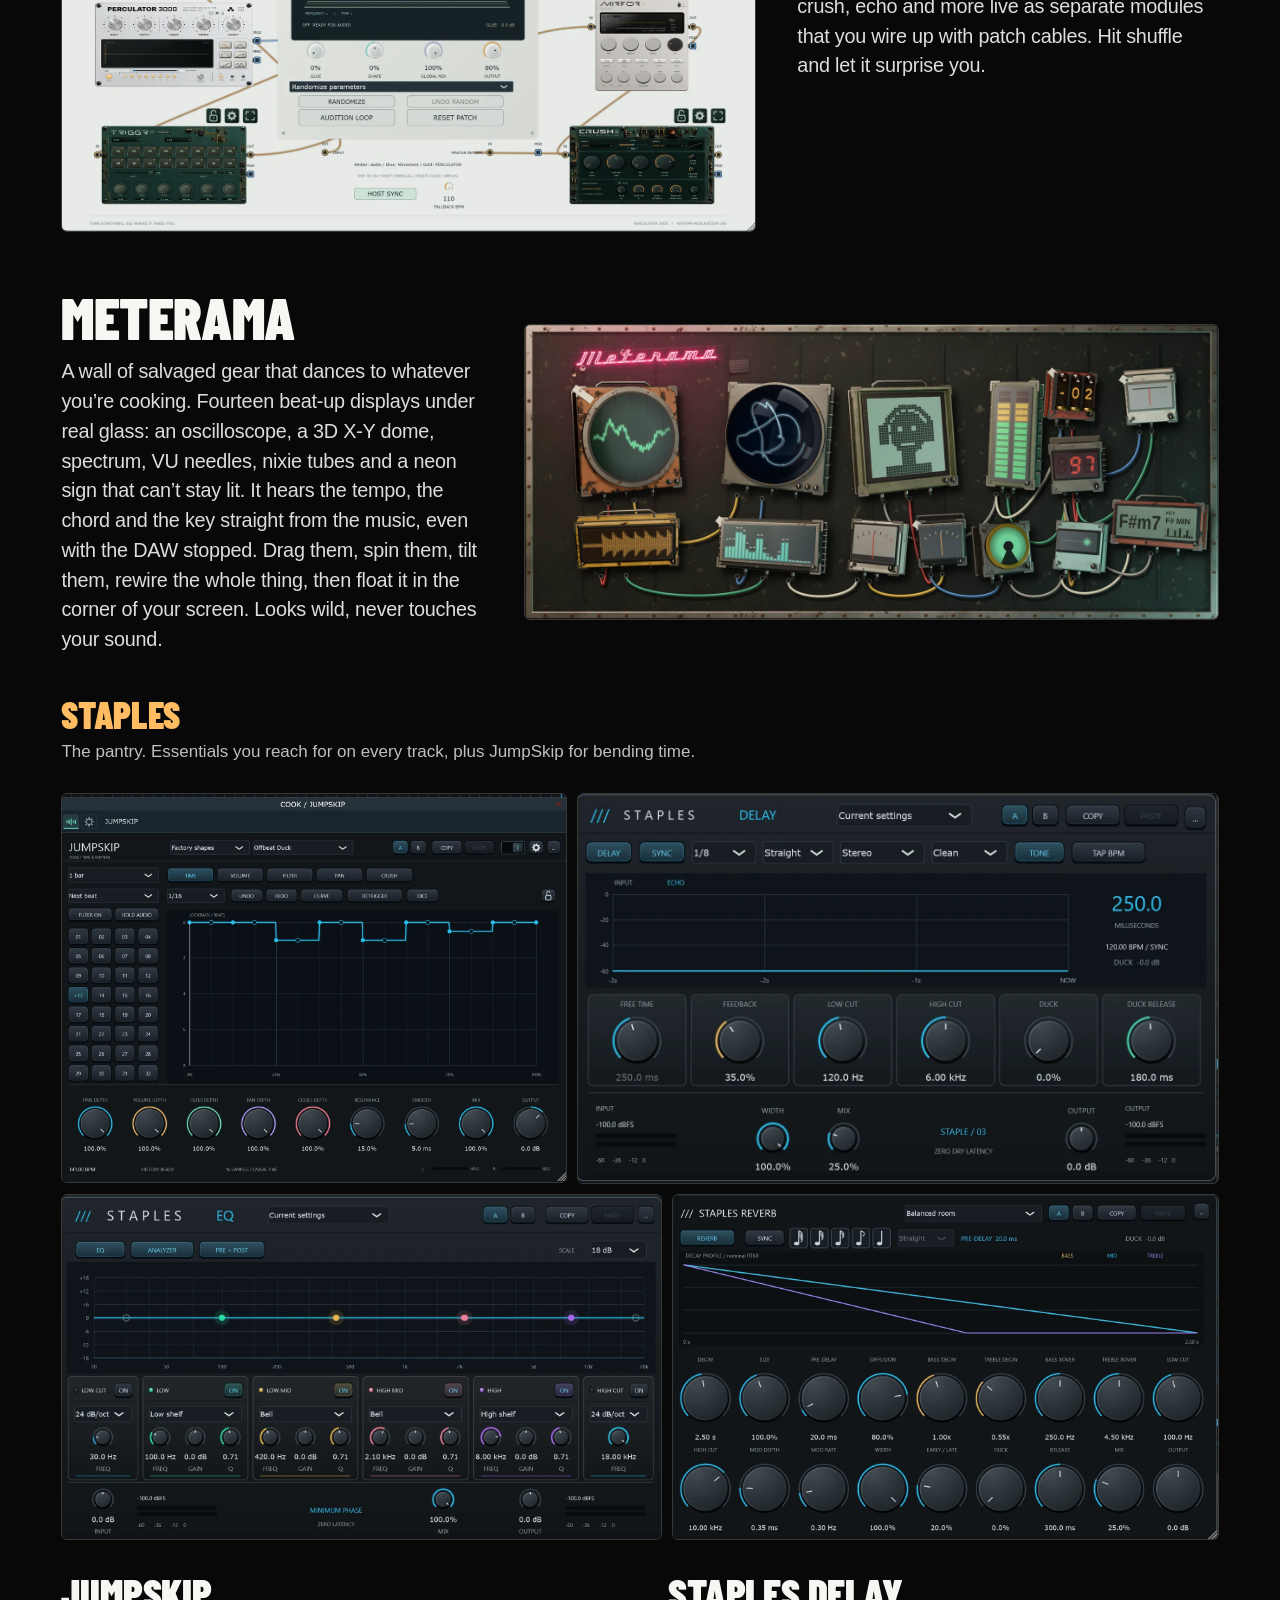
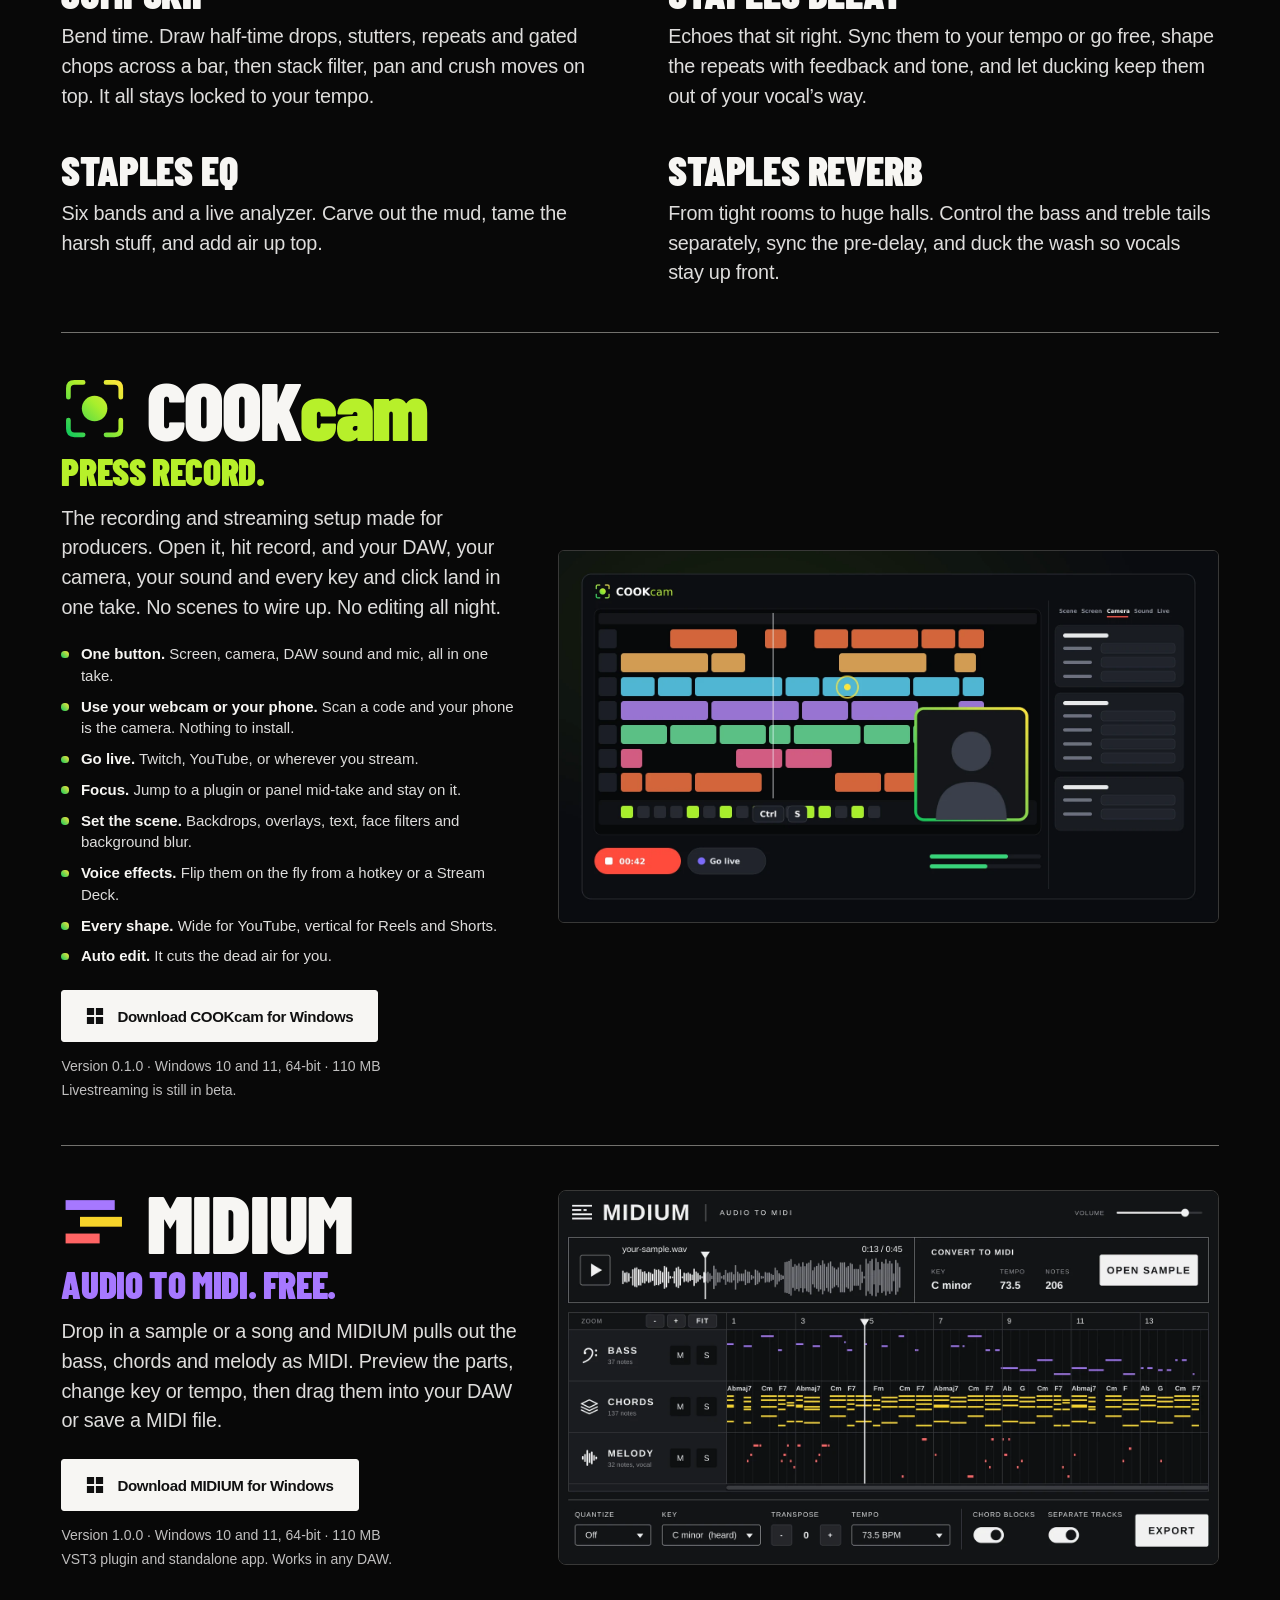
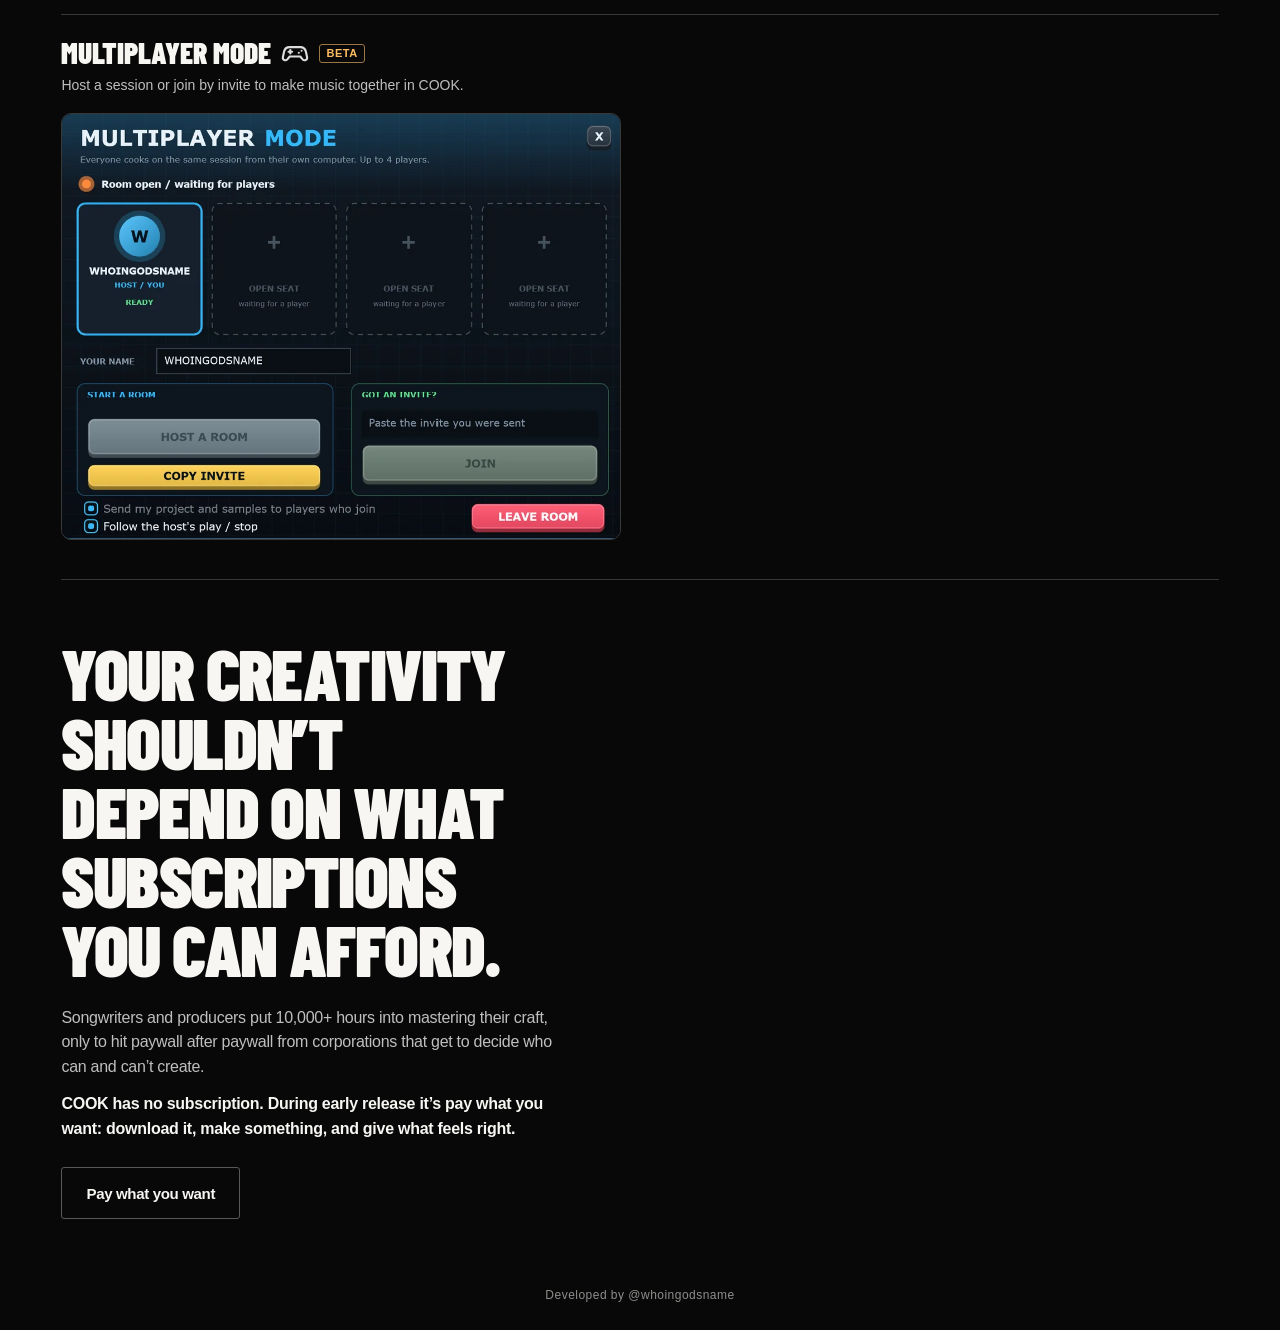
==== commit 75d5809e: "Update the COOK site" ====
--- a/index.html
+++ b/index.html
@@ -65,7 +65,7 @@
           <figure><a class="zoom" href="./assets/plugin-npc.webp" target="_blank" rel="noopener" aria-label="Open the full-size image"><img class="shot" src="./assets/plugin-npc.webp" width="1600" height="1093" loading="lazy" decoding="async" alt="The NPCsample pad sampler with sixteen pads, a screen and knobs"></a><figcaption><strong>NPCsample</strong> Inspired by the MPC Sample and made to be its companion. Drag sounds onto 16 pads, slice them up with the built-in chopper, and bang them out from the hardware or your keys. Note repeat, 16 levels and per-pad effects come standard.</figcaption></figure>
           <figure><a class="zoom" href="./assets/plugin-let.webp" target="_blank" rel="noopener" aria-label="Open the full-size image"><img class="shot" src="./assets/plugin-let.webp" width="1600" height="1083" loading="lazy" decoding="async" alt="The Low End Theory plugin with a cassette deck window and graffiti-style artwork"></a><figcaption><strong>Low End Theory</strong> Dusty, crunchy, behind the beat. A lofi colour box with 12-bit crunch, tape wow and flutter, vinyl crackle and a fat, warm low end. Instant boom bap character on anything you feed it.</figcaption></figure>
           <figure><a class="zoom" href="./assets/plugin-nodes.webp" target="_blank" rel="noopener" aria-label="Open the full-size image"><img class="shot" src="./assets/plugin-nodes.webp" width="1600" height="1127" loading="lazy" decoding="async" alt="The NODES effects plugin with tape, filter and crush modules joined by patch cables"></a><figcaption><strong>NODES</strong> An effects playground with no rules. Tape, filter, crush, echo and more live as separate modules that you wire up with patch cables. Hit shuffle and let it surprise you.</figcaption></figure>
-          <figure><a class="zoom" href="./assets/plugin-meterama.webp" target="_blank" rel="noopener" aria-label="Open the full-size image"><img class="shot" src="./assets/plugin-meterama.webp" width="1600" height="680" loading="lazy" decoding="async" alt="The Meterama plugin, a dark metal plate covered in worn scopes, meters and tubes wired together under a pink neon sign"></a><figcaption><strong>Meterama</strong> A wall of salvaged gear that dances to whatever you’re cooking. Fourteen beat-up displays under real glass: an oscilloscope, a 3D X-Y dome, spectrum, VU needles, nixie tubes and a neon sign that can’t stay lit. It hears the tempo, the chord and the key straight from the music, even with the DAW stopped. Drag them, spin them, tilt them, rewire the whole thing, then float it in the corner of your screen. Looks wild, never touches your sound.</figcaption></figure>
+          <figure><a class="zoom" href="./assets/plugin-meterama.webp?v=2" target="_blank" rel="noopener" aria-label="Open the full-size image"><img class="shot" src="./assets/plugin-meterama.webp?v=2" width="1600" height="680" loading="lazy" decoding="async" alt="The Meterama plugin, a dark metal plate covered in worn scopes, meters and tubes wired together under a pink neon sign"></a><figcaption><strong>Meterama</strong> A wall of salvaged gear that dances to whatever you’re cooking. Fourteen beat-up displays under real glass: an oscilloscope, a 3D X-Y dome, spectrum, VU needles, nixie tubes and a neon sign that can’t stay lit. It hears the tempo, the chord and the key straight from the music, even with the DAW stopped. Drag them, spin them, tilt them, rewire the whole thing, then float it in the corner of your screen. Looks wild, never touches your sound.</figcaption></figure>
         </div>
         <h3>Staples</h3>
         <p class="group-note">The pantry. Essentials you reach for on every track, plus JumpSkip for bending time.</p>
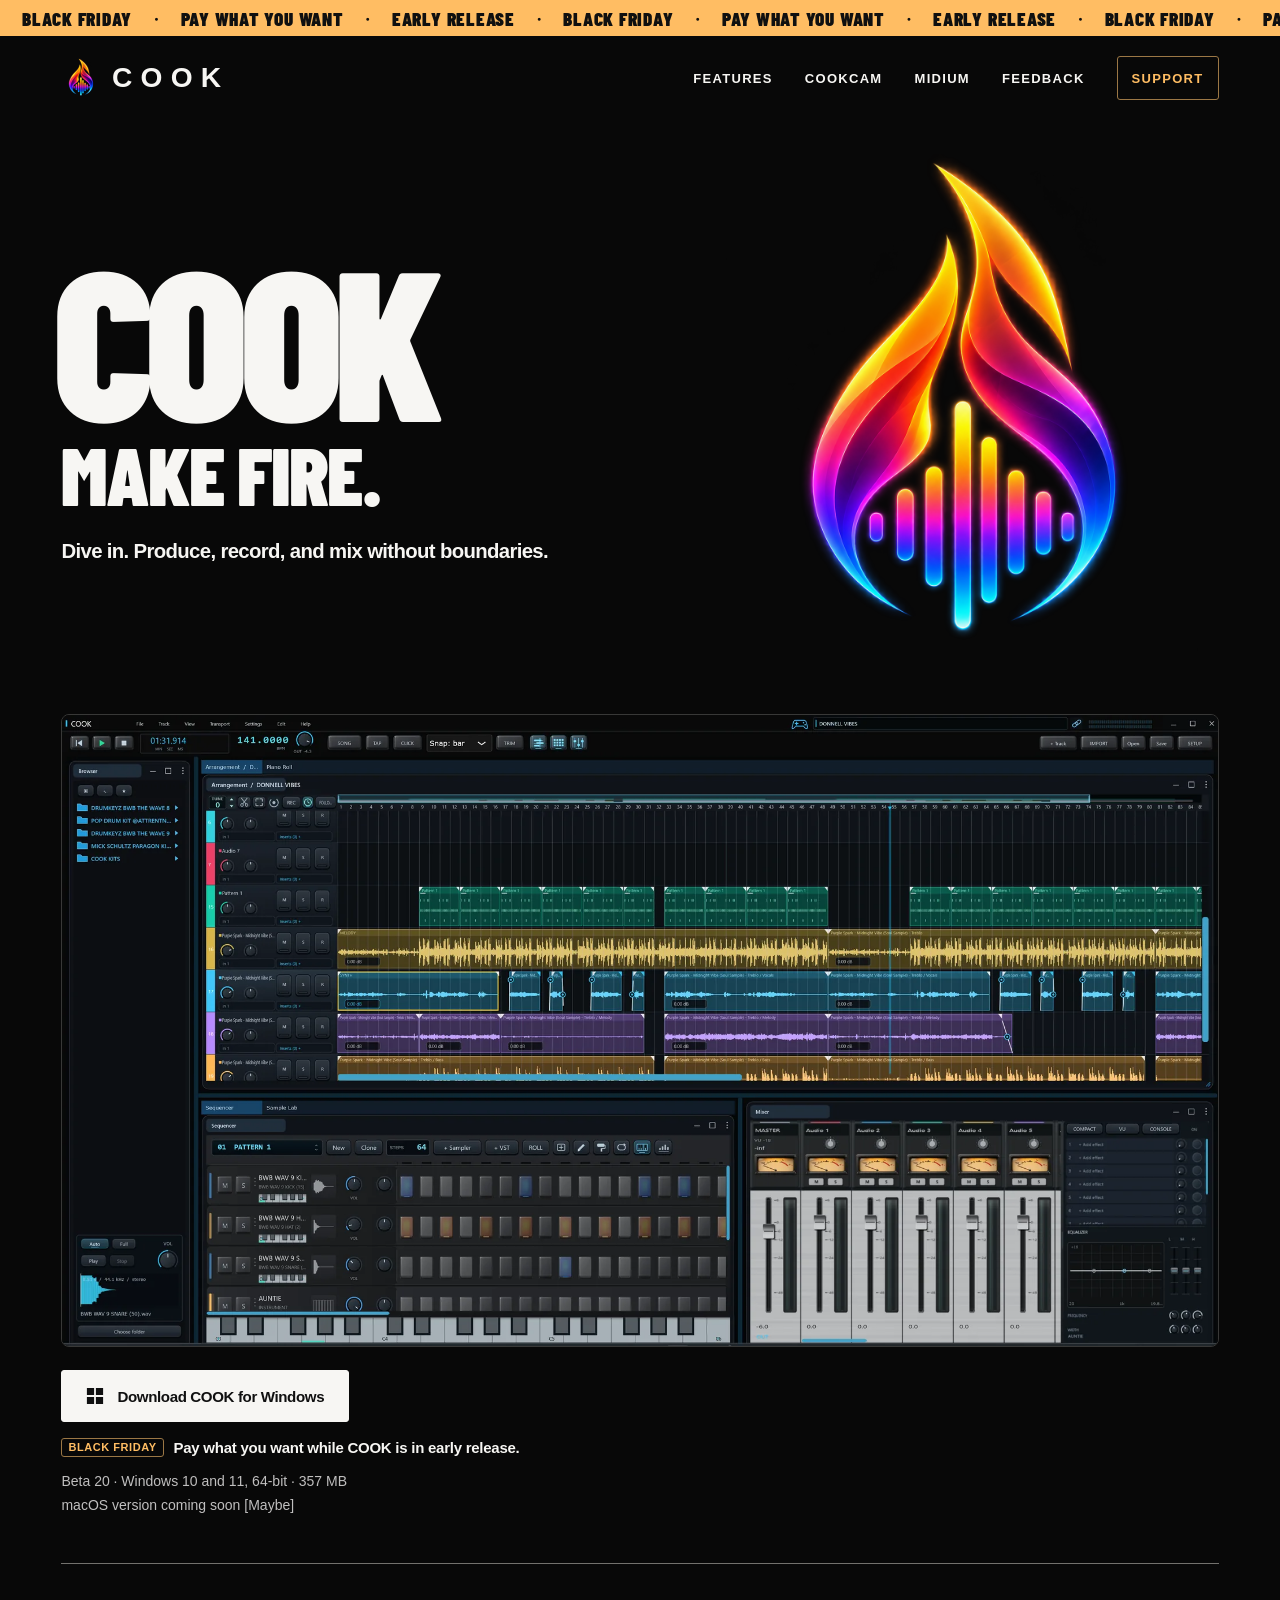
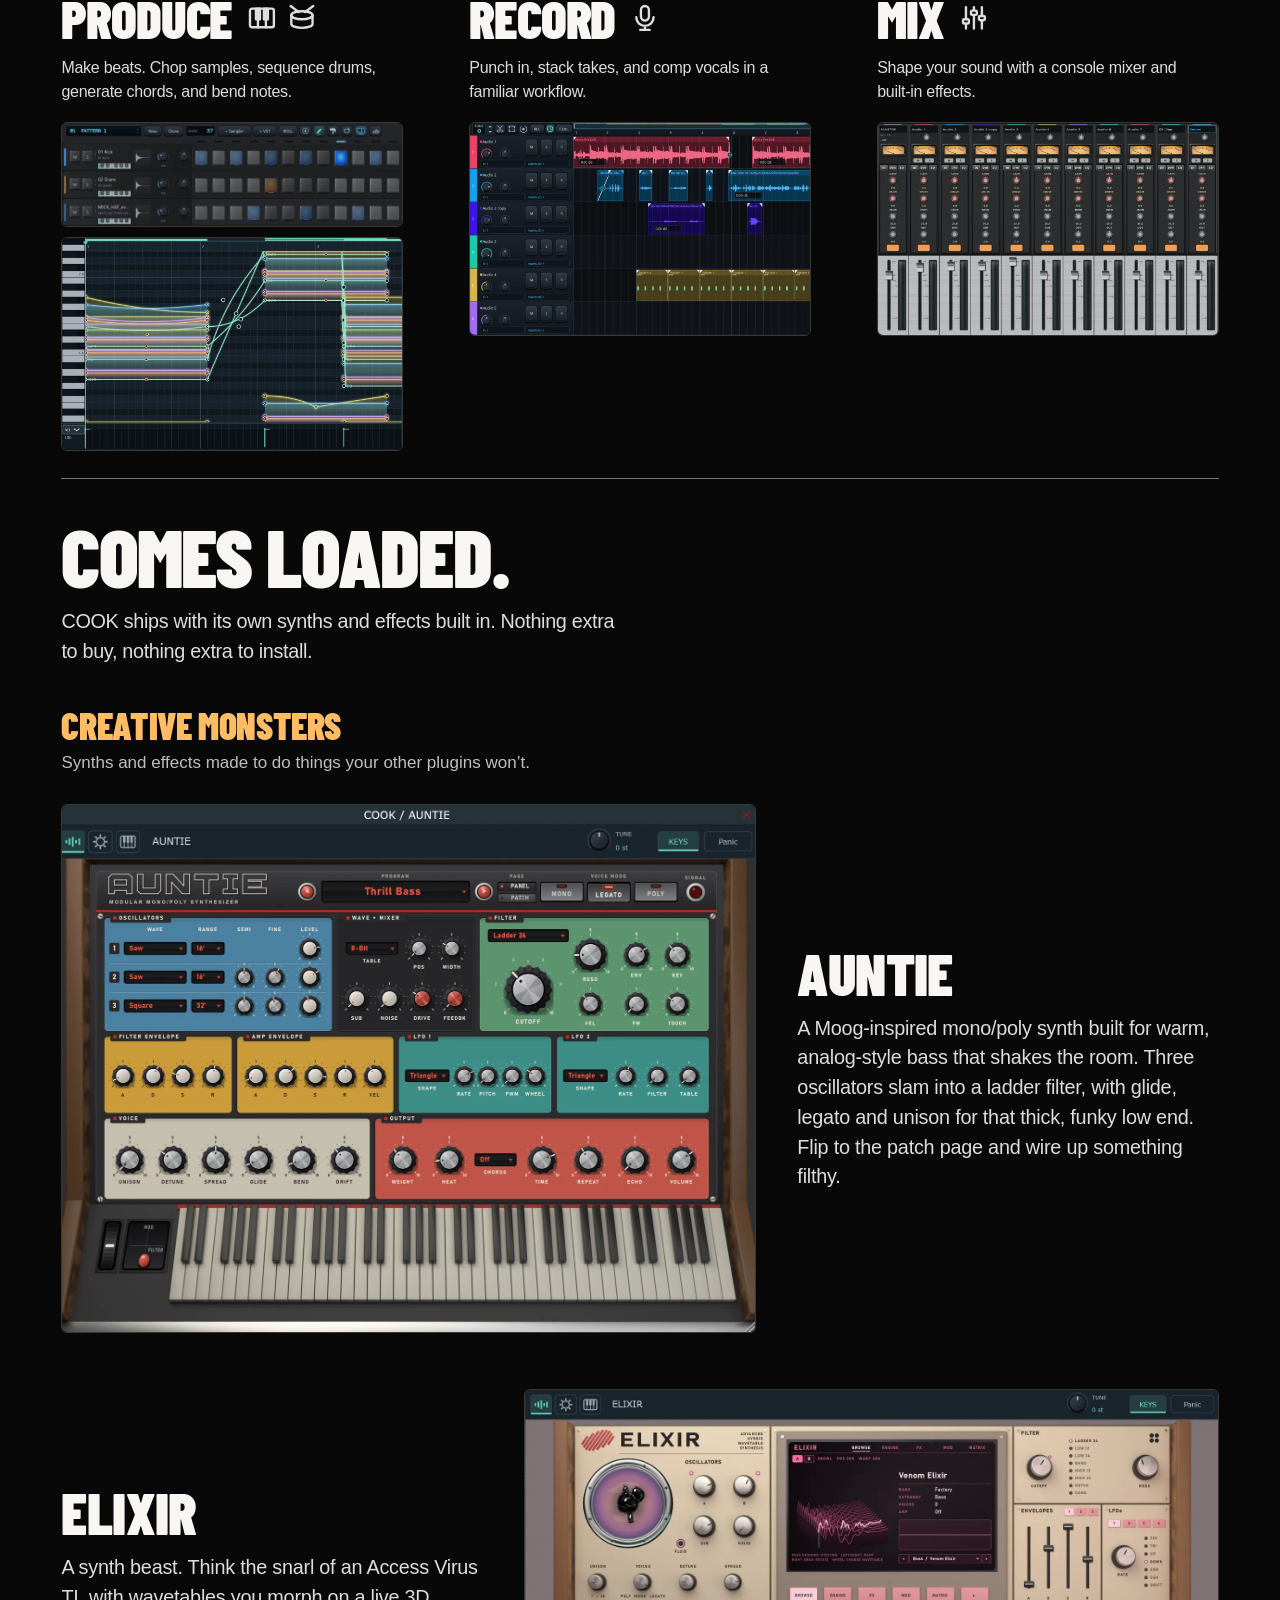
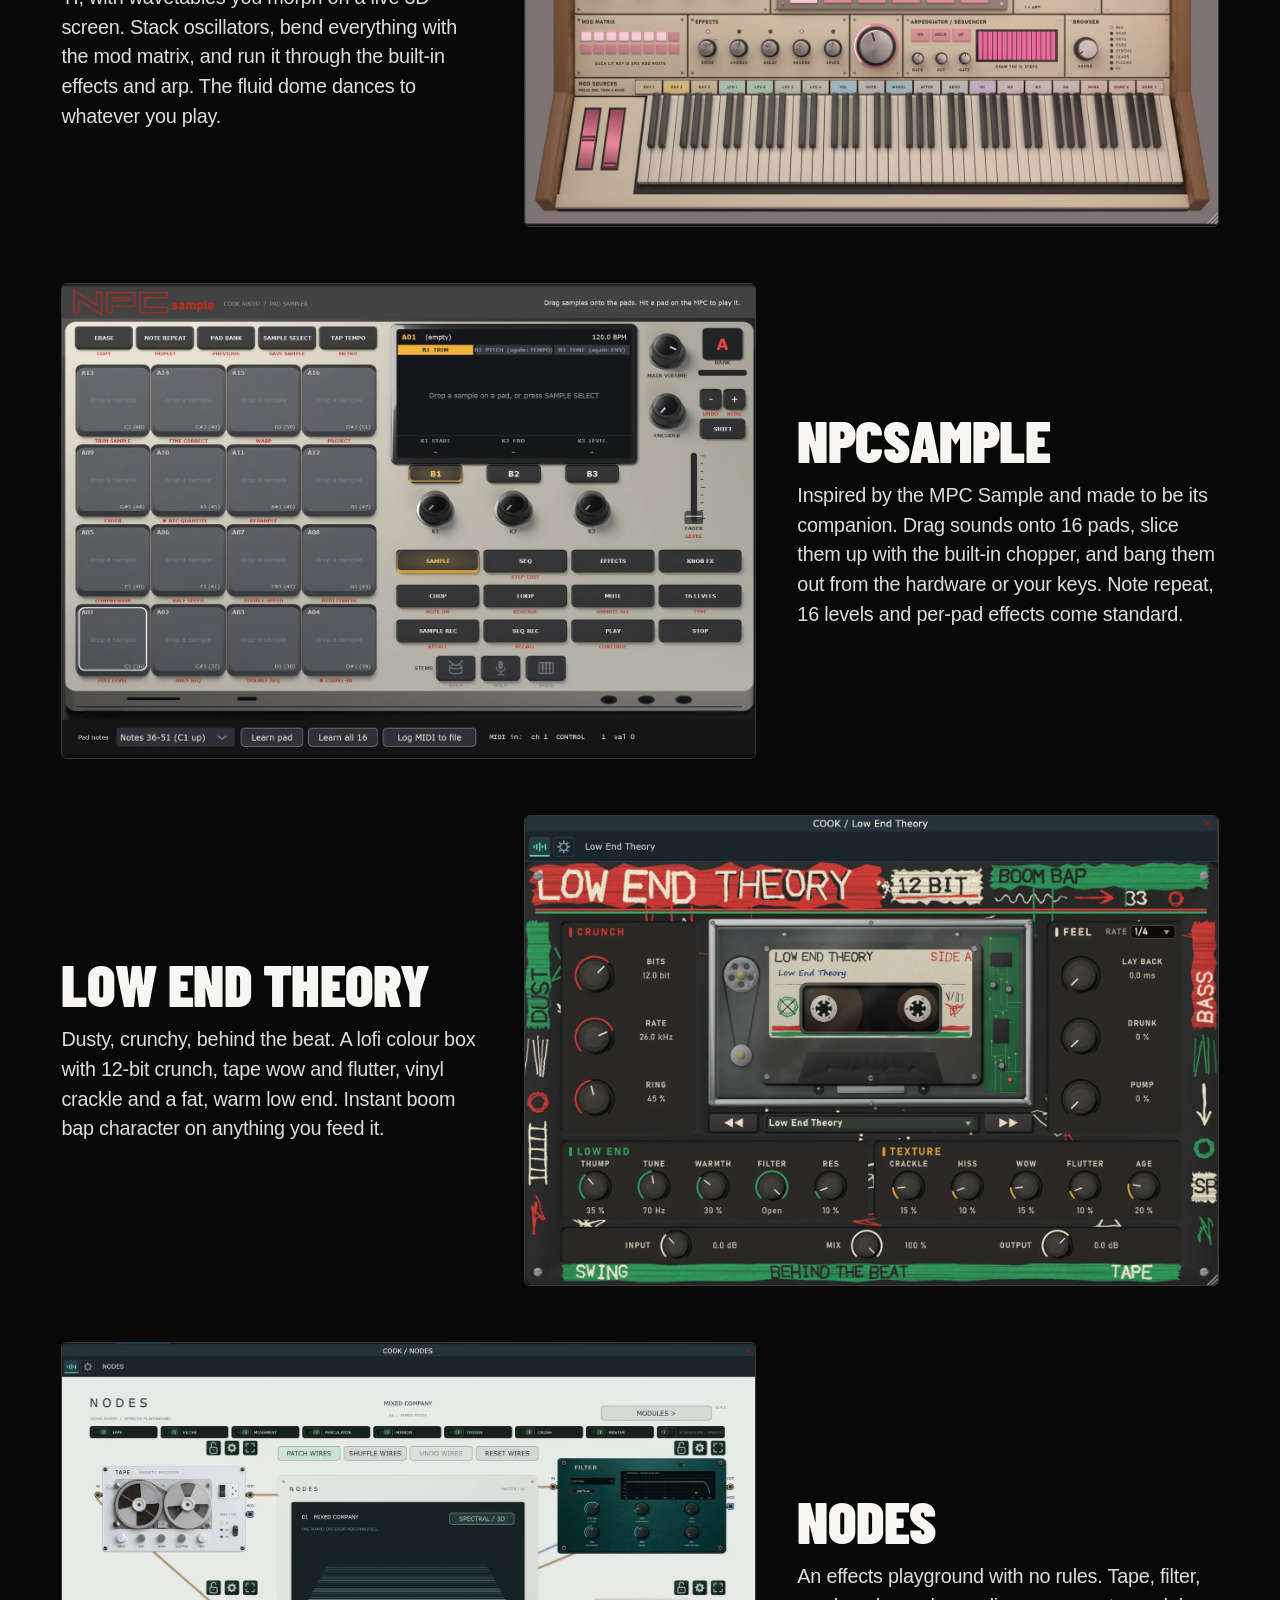
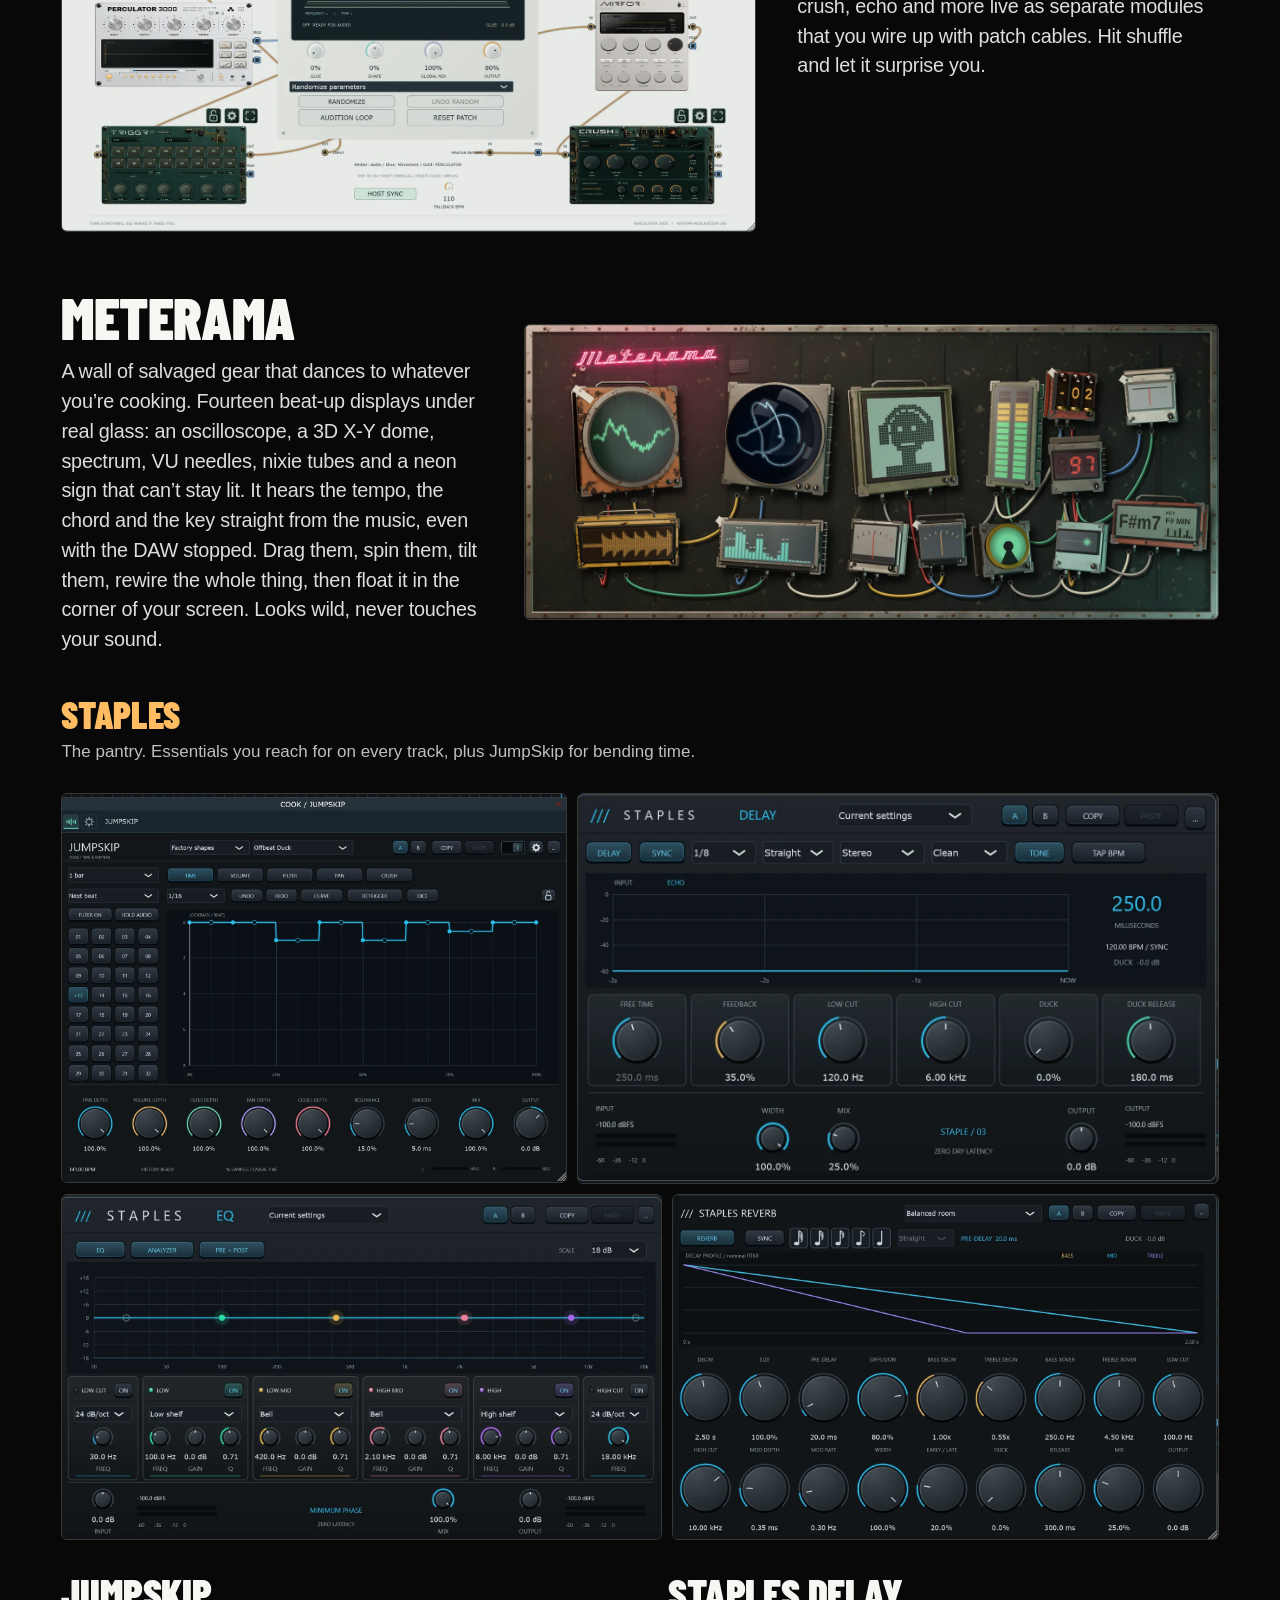
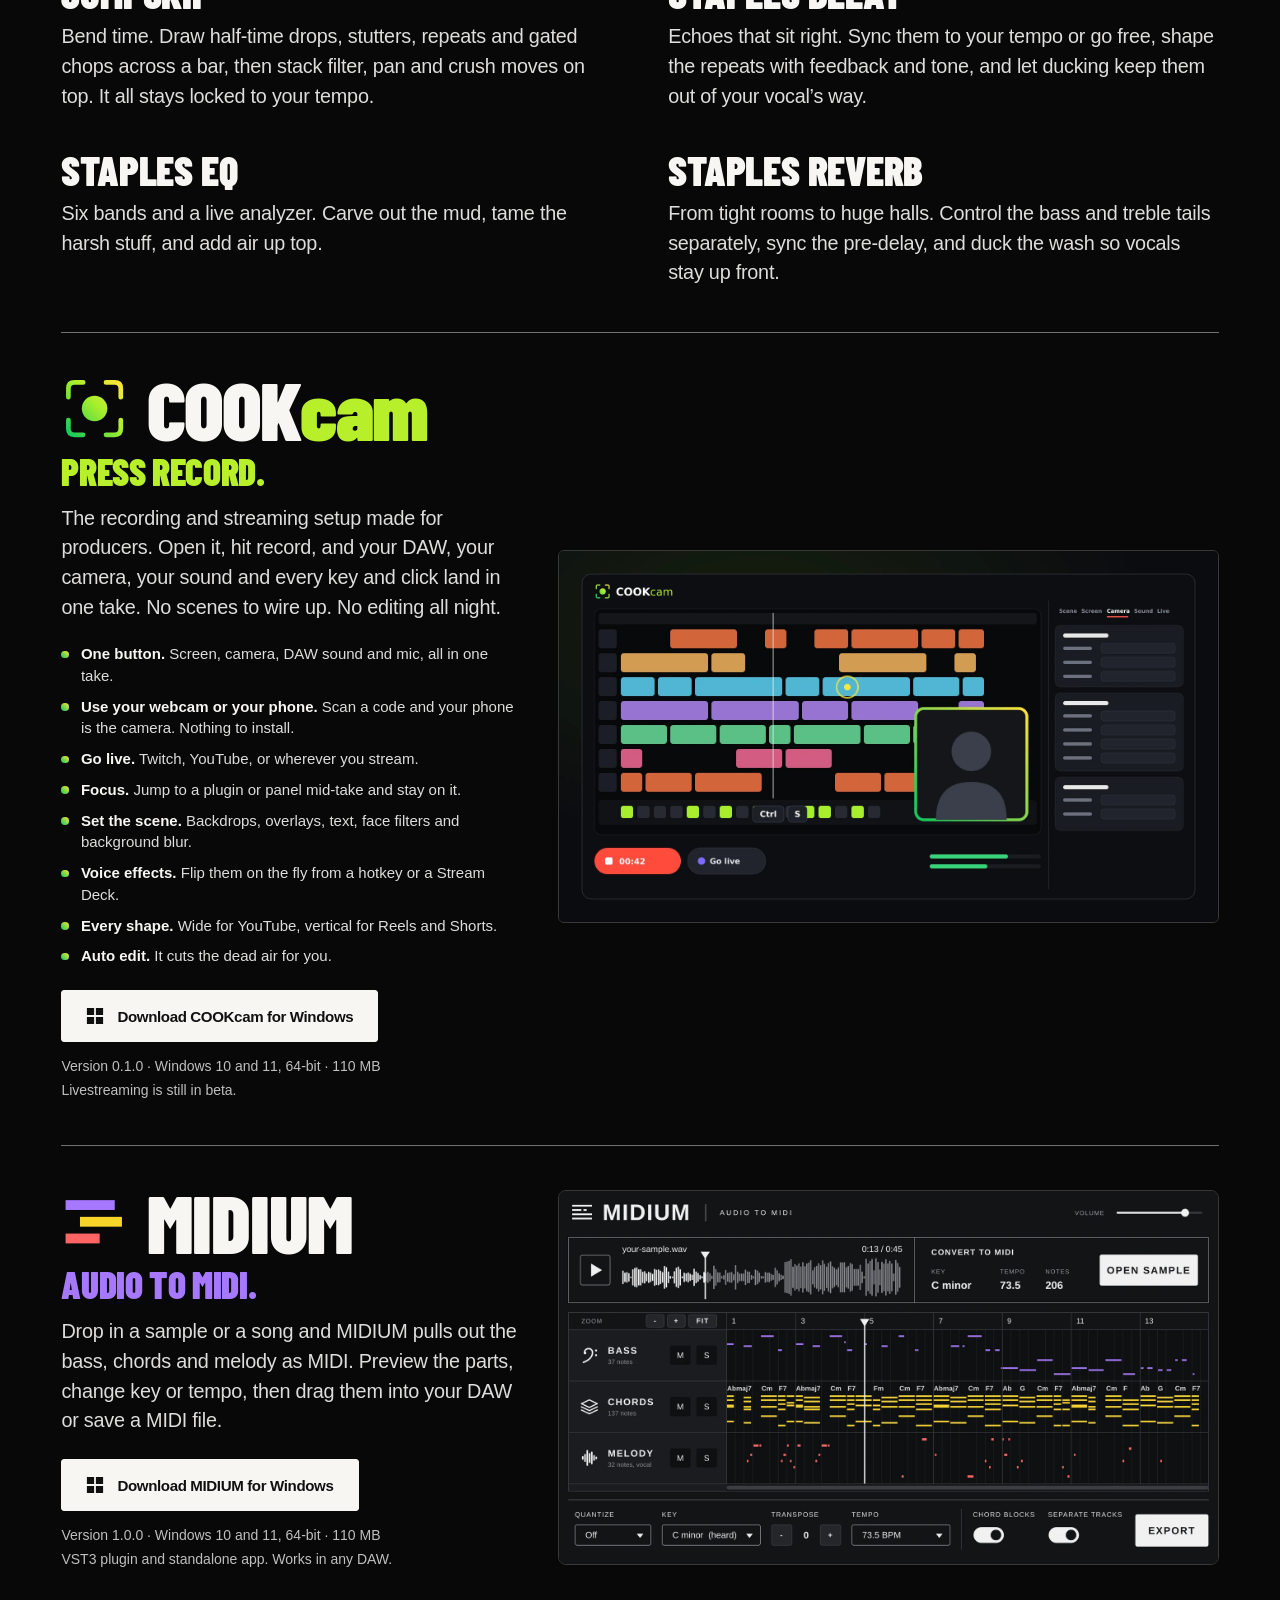
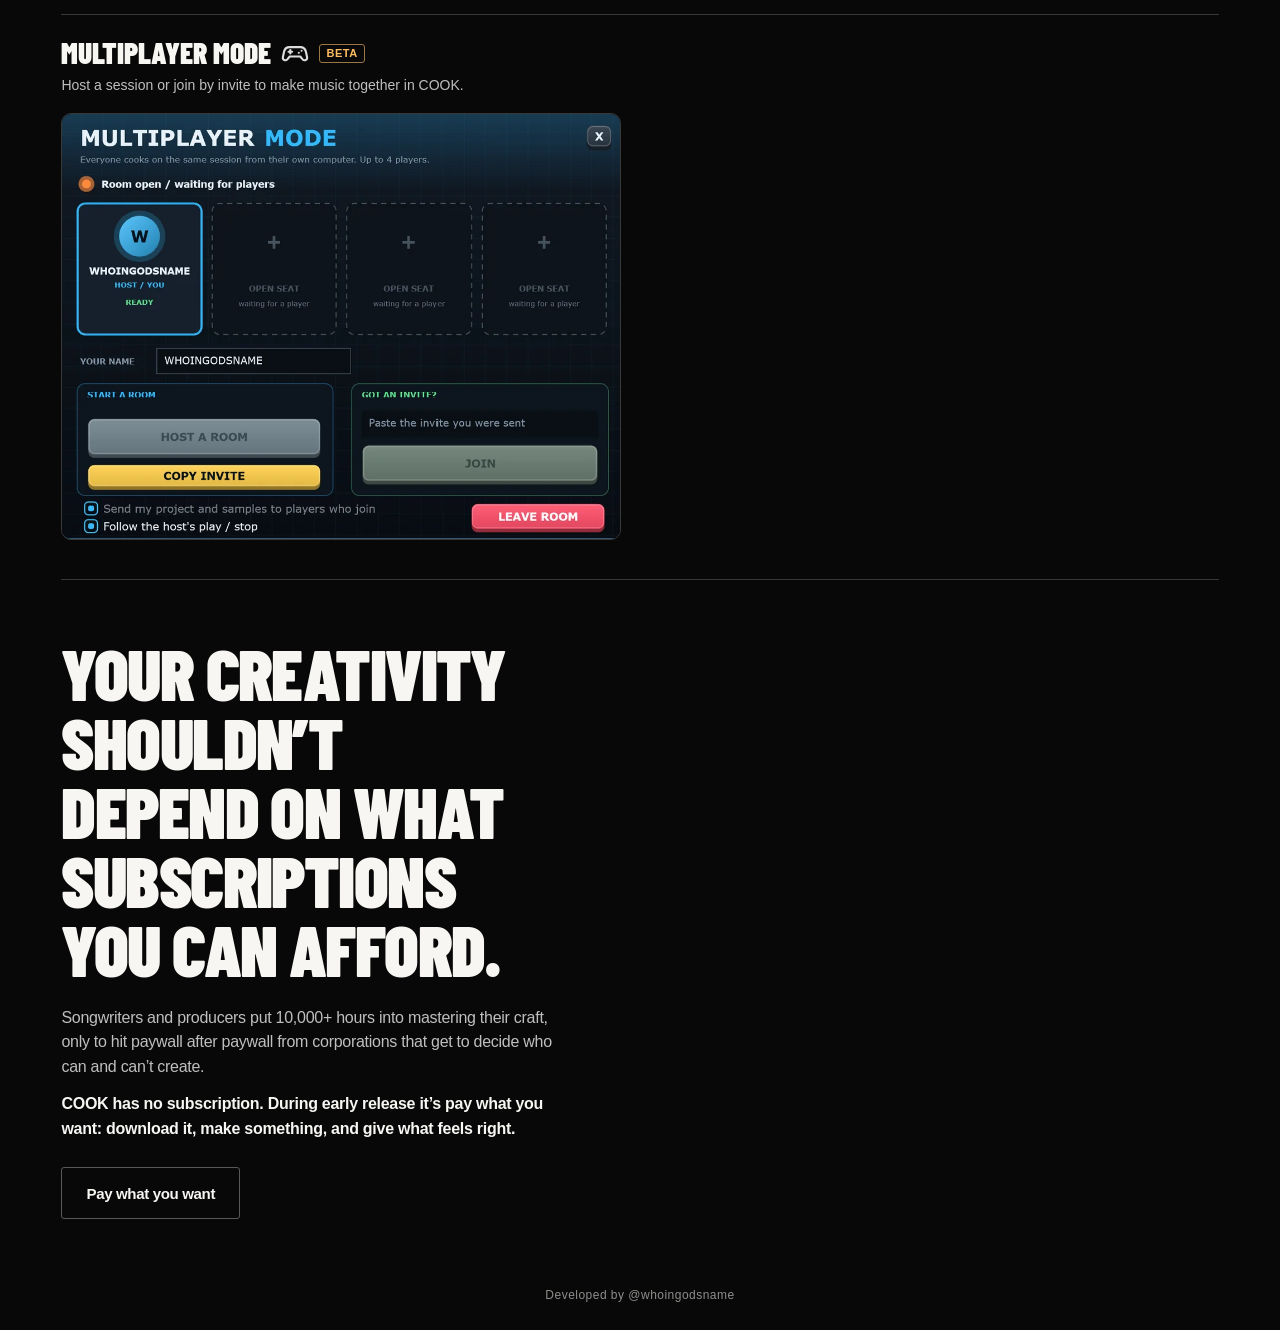
==== commit 87a1ddf7: "Add the MIDIUM section" ====
--- a/index.html
+++ b/index.html
@@ -118,7 +118,7 @@
         </style>
         <div class="midium-copy">
           <h2 id="midium-title"><svg class="midium-mark" viewBox="0 0 200 200" aria-hidden="true" focusable="false"><rect x="14" y="34" width="150" height="30" fill="#a678ff"/><rect x="58" y="85" width="128" height="30" fill="#f7d42a"/><rect x="14" y="136" width="104" height="30" fill="#ff6464"/></svg><span>MIDIUM</span></h2>
-          <p class="midium-tag">Audio to MIDI. Free.</p>
+          <p class="midium-tag">Audio to MIDI.</p>
           <p class="midium-intro">Drop in a sample or a song and MIDIUM pulls out the bass, chords and melody as MIDI. Preview the parts, change key or tempo, then drag them into your DAW or save a MIDI file.</p>
           <a class="download midium-get" href="https://downloads.cookaudio.app/MIDIUM-1.0.0-Setup.exe">
             <svg width="18" height="18" viewBox="0 0 20 20" fill="currentColor" aria-hidden="true"><path d="M1 1h8v8H1zm10 0h8v8h-8zM1 11h8v8H1zm10 0h8v8h-8z"/></svg>
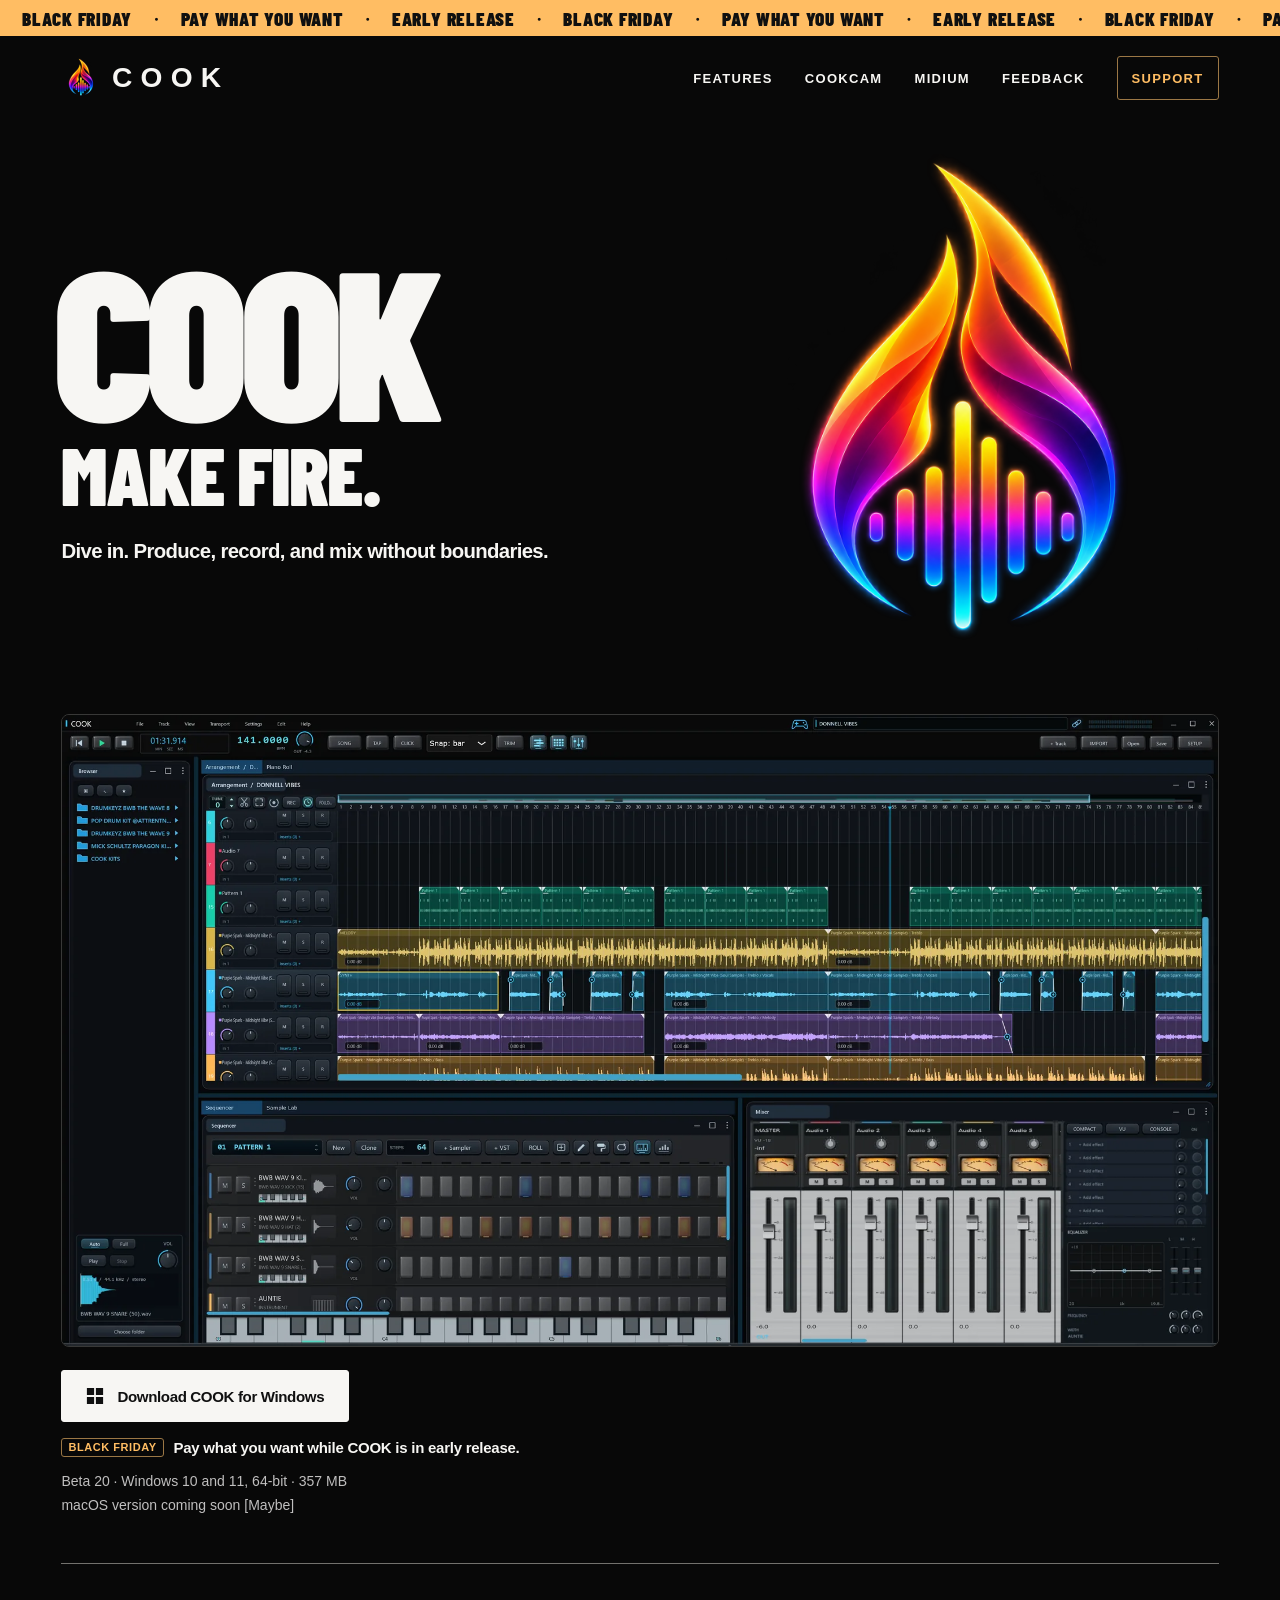
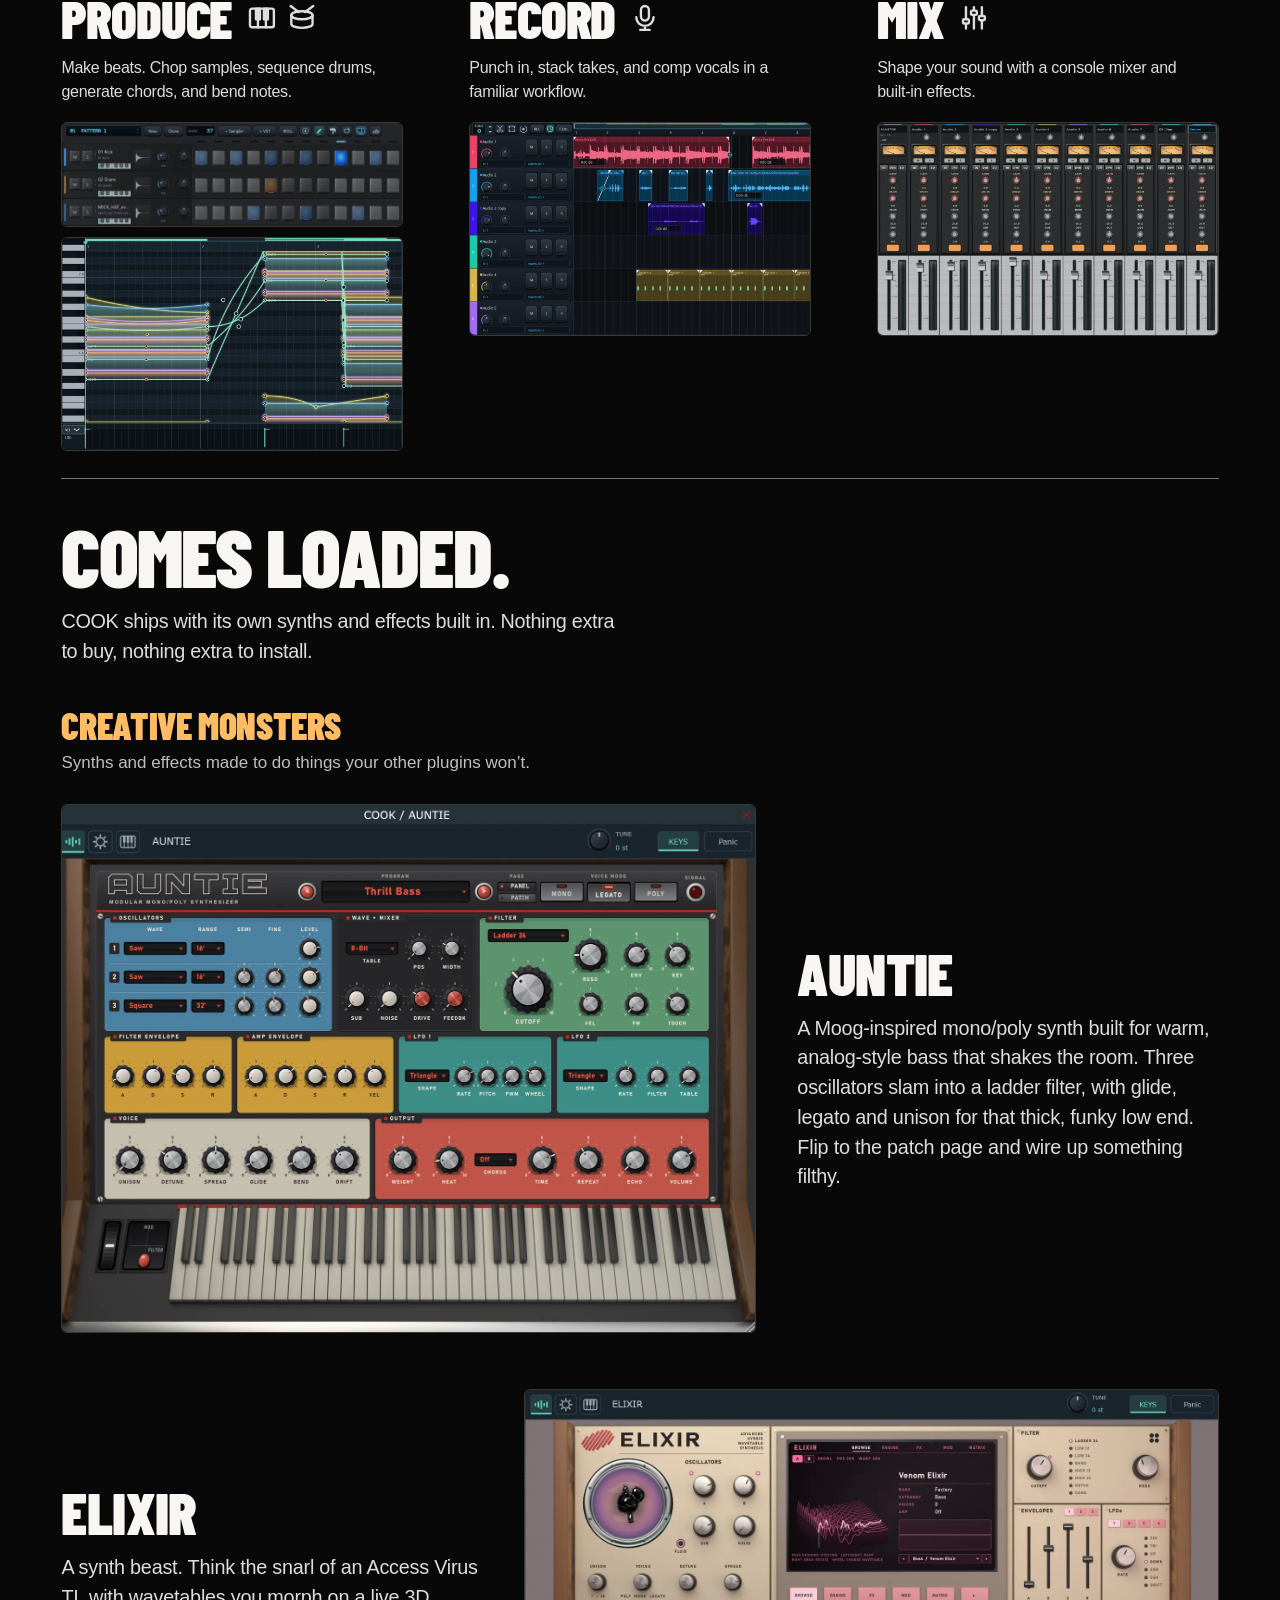
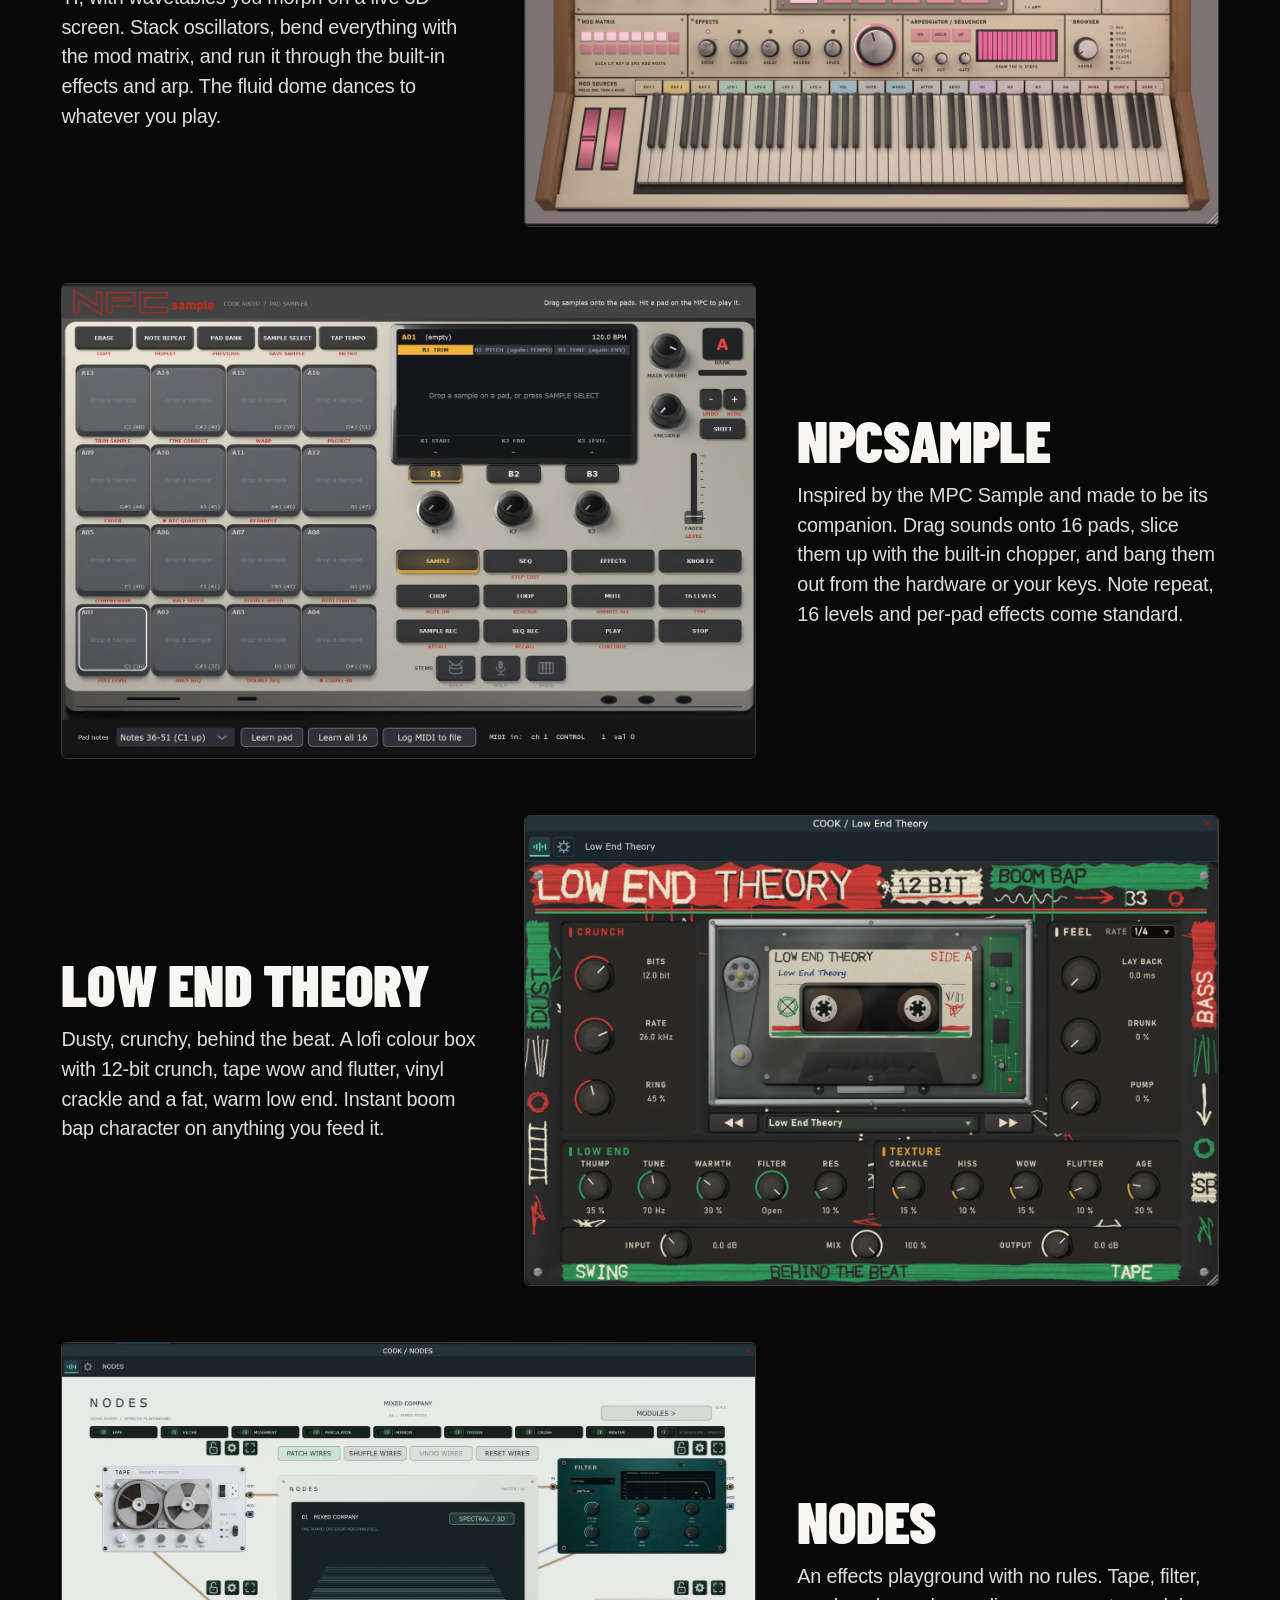
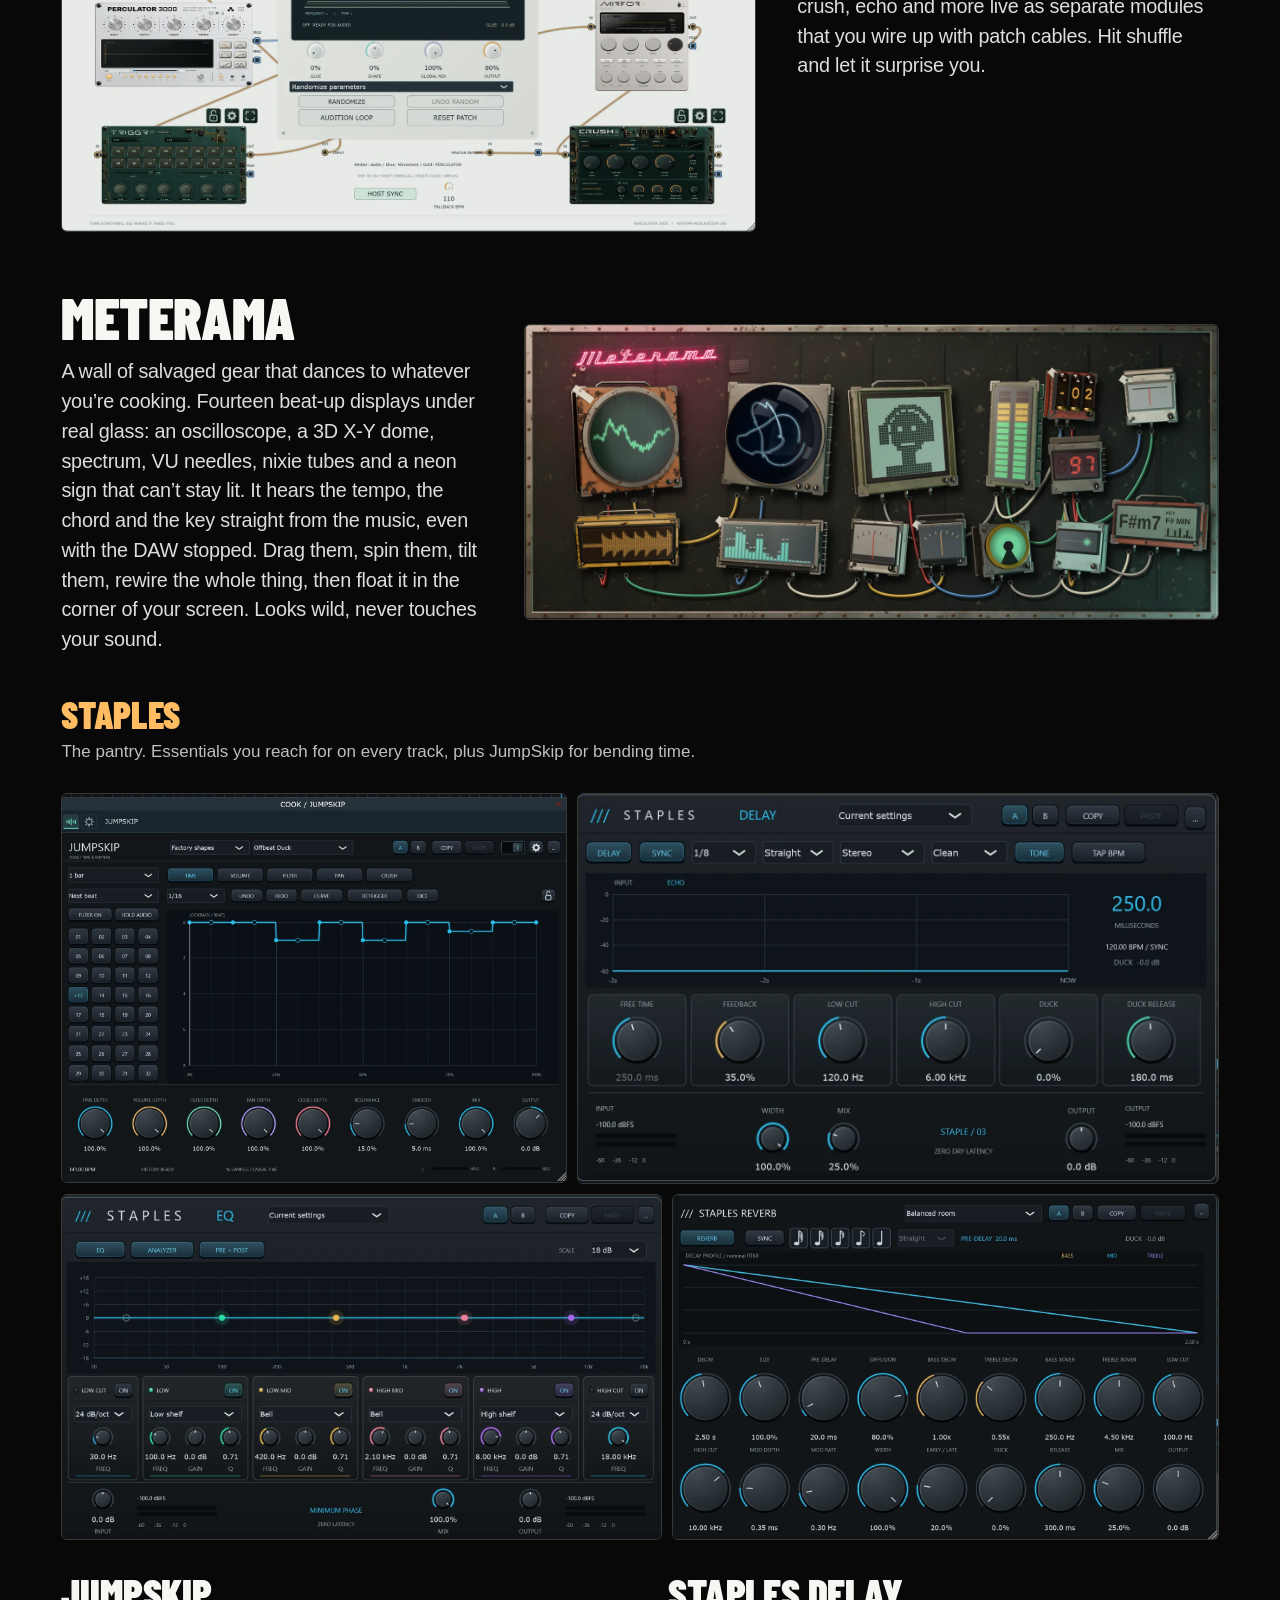
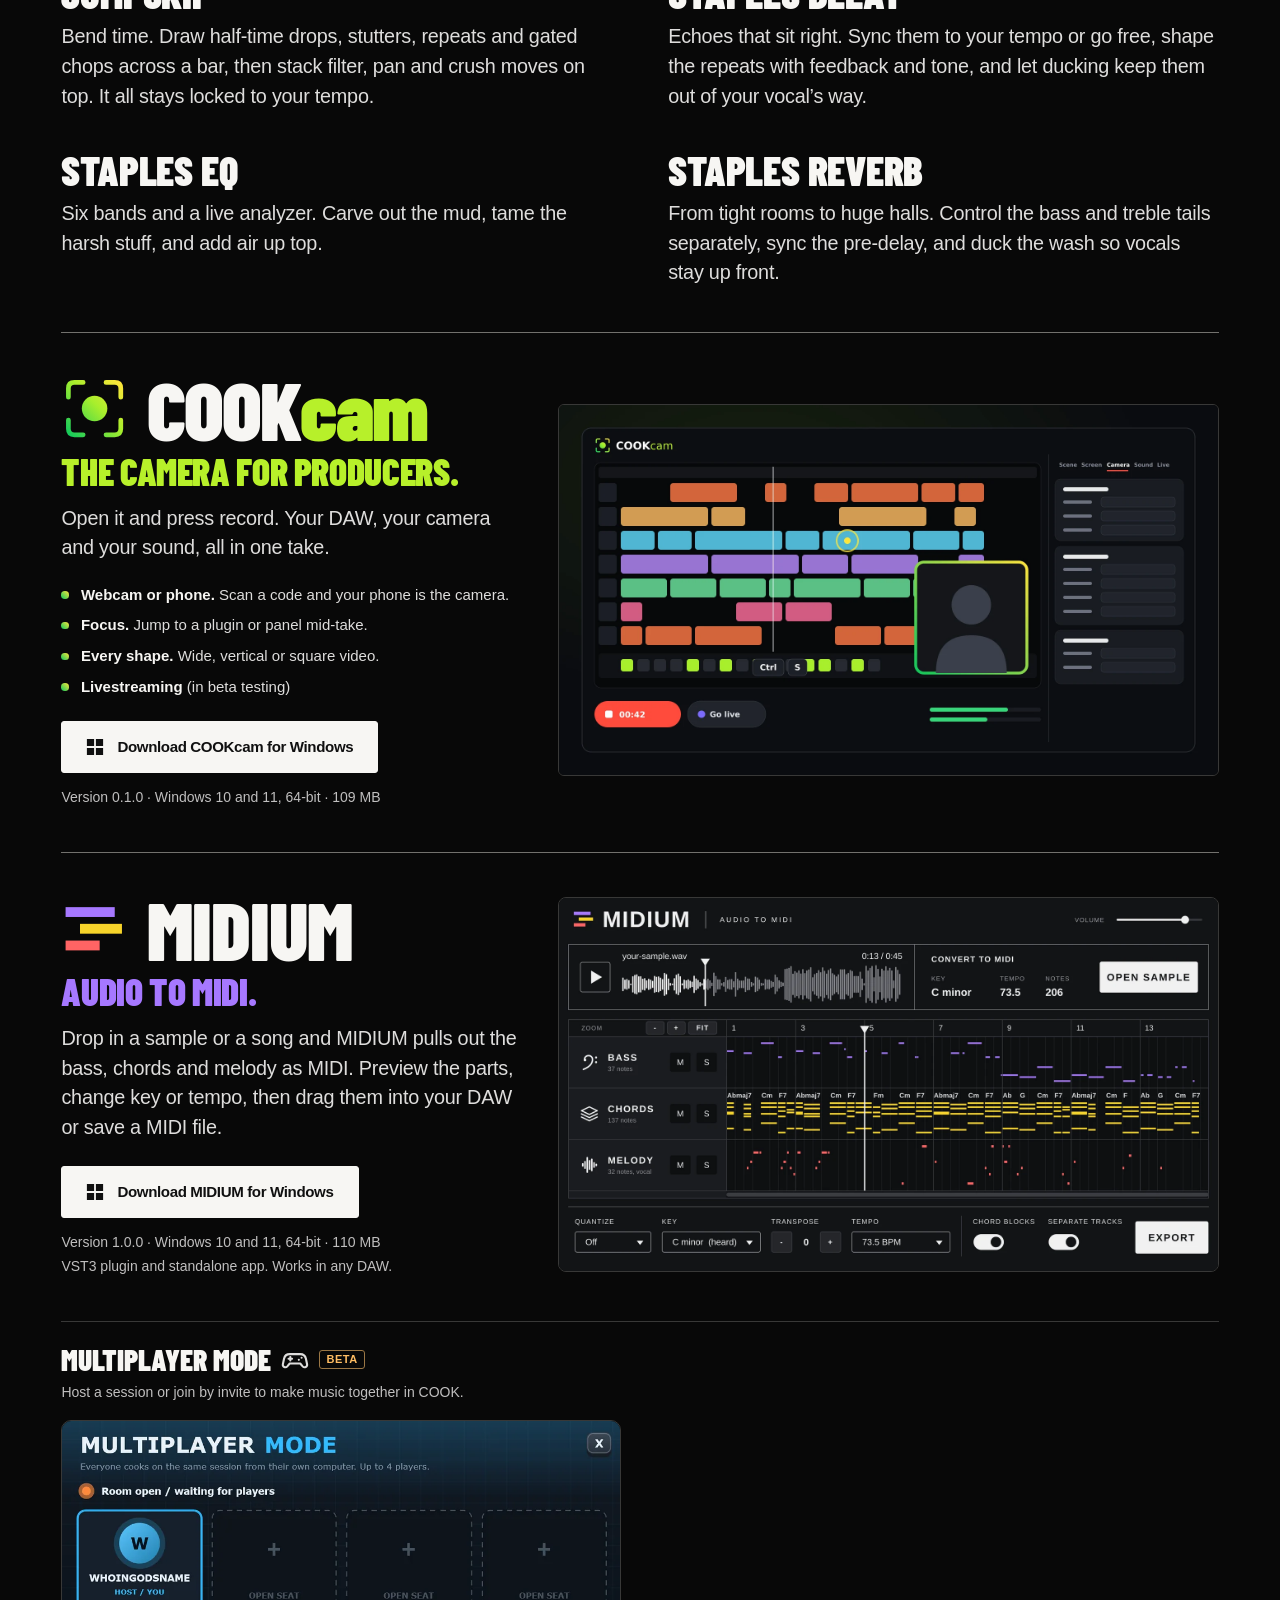
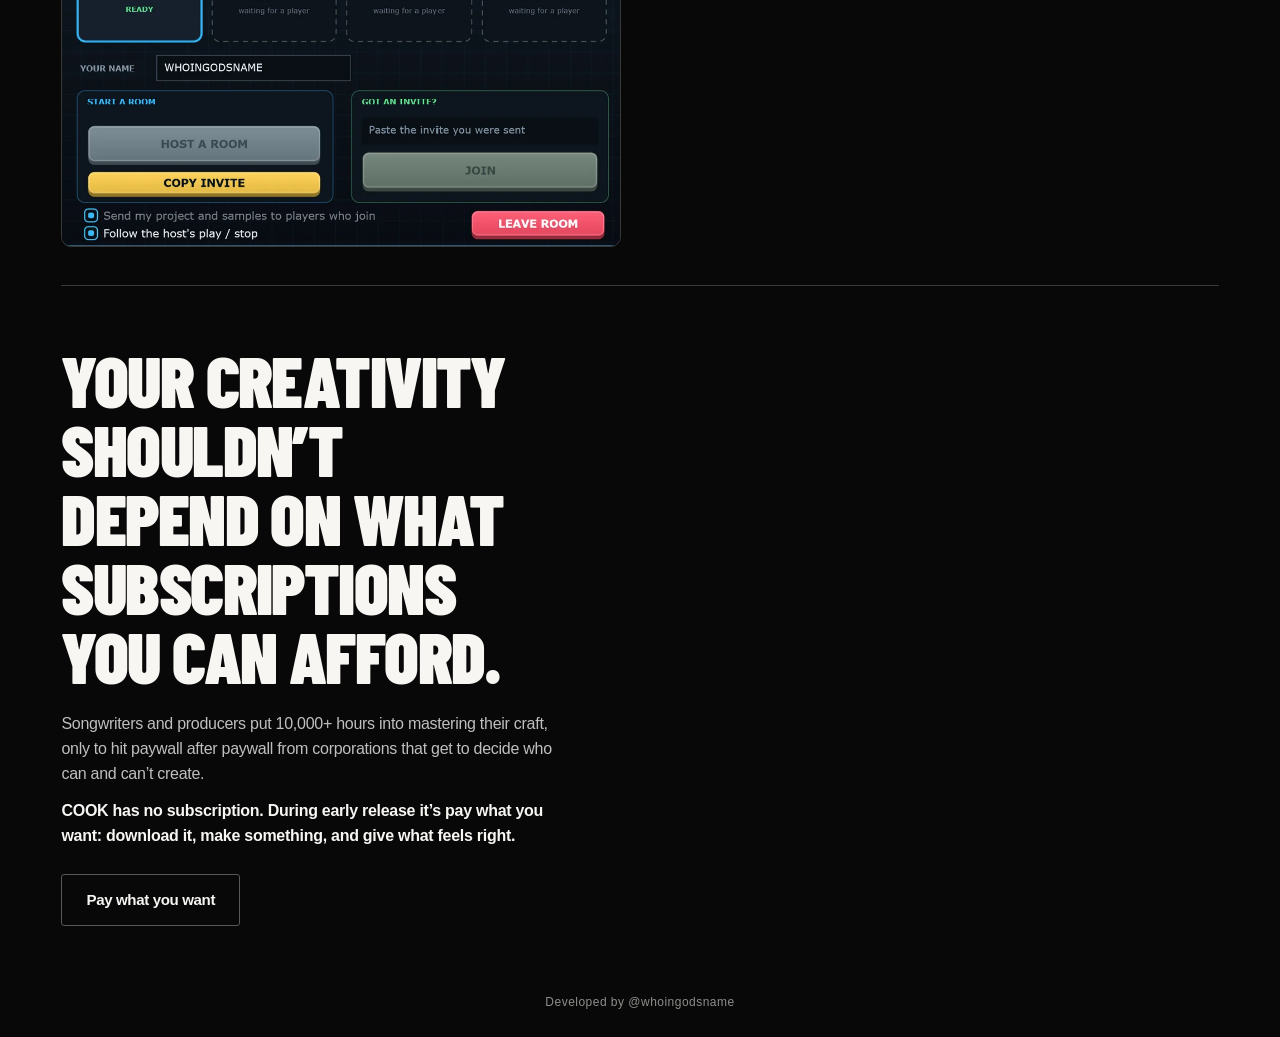
==== commit 6f24523d: "Add the COOKcam section" ====
--- a/index.html
+++ b/index.html
@@ -83,24 +83,19 @@
     <section class="cookcam" id="cookcam" aria-labelledby="cookcam-title" tabindex="-1">
         <div class="cookcam-copy">
           <h2 id="cookcam-title"><svg class="cookcam-mark" viewBox="0 0 200 200" aria-hidden="true" focusable="false"><defs><linearGradient id="cookcam-g" gradientUnits="userSpaceOnUse" x1="20" y1="180" x2="180" y2="20"><stop offset="0" stop-color="#10c95c"/><stop offset=".55" stop-color="#a8ee2c"/><stop offset="1" stop-color="#ffe53a"/></linearGradient></defs><path d="M22 66 V40 Q22 22 40 22 H66 M134 22 H160 Q178 22 178 40 V66 M178 134 V160 Q178 178 160 178 H134 M66 178 H40 Q22 178 22 160 V134" fill="none" stroke="url(#cookcam-g)" stroke-width="14" stroke-linecap="round"/><circle cx="100" cy="100" r="38" fill="url(#cookcam-g)"/></svg><span>COOK<i>cam</i></span></h2>
-          <p class="cookcam-tag">Press record.</p>
-          <p class="cookcam-intro">The recording and streaming setup made for producers. Open it, hit record, and your DAW, your camera, your sound and every key and click land in one take. No scenes to wire up. No editing all night.</p>
+          <p class="cookcam-tag">The camera for producers.</p>
+          <p class="cookcam-intro">Open it and press record. Your DAW, your camera and your sound, all in one take.</p>
           <ul class="cookcam-list">
-            <li><strong>One button.</strong> Screen, camera, DAW sound and mic, all in one take.</li>
-            <li><strong>Use your webcam or your phone.</strong> Scan a code and your phone is the camera. Nothing to install.</li>
-            <li><strong>Go live.</strong> Twitch, YouTube, or wherever you stream.</li>
-            <li><strong>Focus.</strong> Jump to a plugin or panel mid-take and stay on it.</li>
-            <li><strong>Set the scene.</strong> Backdrops, overlays, text, face filters and background blur.</li>
-            <li><strong>Voice effects.</strong> Flip them on the fly from a hotkey or a Stream Deck.</li>
-            <li><strong>Every shape.</strong> Wide for YouTube, vertical for Reels and Shorts.</li>
-            <li><strong>Auto edit.</strong> It cuts the dead air for you.</li>
+            <li><strong>Webcam or phone.</strong> Scan a code and your phone is the camera.</li>
+            <li><strong>Focus.</strong> Jump to a plugin or panel mid-take.</li>
+            <li><strong>Every shape.</strong> Wide, vertical or square video.</li>
+            <li><strong>Livestreaming</strong> (in beta testing)</li>
           </ul>
           <a class="download cookcam-get" href="https://downloads.cookaudio.app/COOKcam-Setup-0.1.0.exe">
             <svg width="18" height="18" viewBox="0 0 20 20" fill="currentColor" aria-hidden="true"><path d="M1 1h8v8H1zm10 0h8v8h-8zM1 11h8v8H1zm10 0h8v8h-8z"/></svg>
             Download COOKcam for Windows
           </a>
-          <p class="release-note">Version 0.1.0 · Windows 10 and 11, 64-bit · 110 MB</p>
-          <p class="release-note">Livestreaming is still in beta.</p>
+          <p class="release-note">Version 0.1.0 · Windows 10 and 11, 64-bit · 109 MB</p>
         </div>
         <a class="zoom" href="./assets/cookcam.webp" target="_blank" rel="noopener" aria-label="Open the full-size image"><img class="shot" src="./assets/cookcam.webp" width="1600" height="900" loading="lazy" decoding="async" alt="An illustration of the COOKcam window: a DAW arrangement on screen with a camera box in the corner, the keys being pressed, a record timer and the settings panel"></a>
       </section>
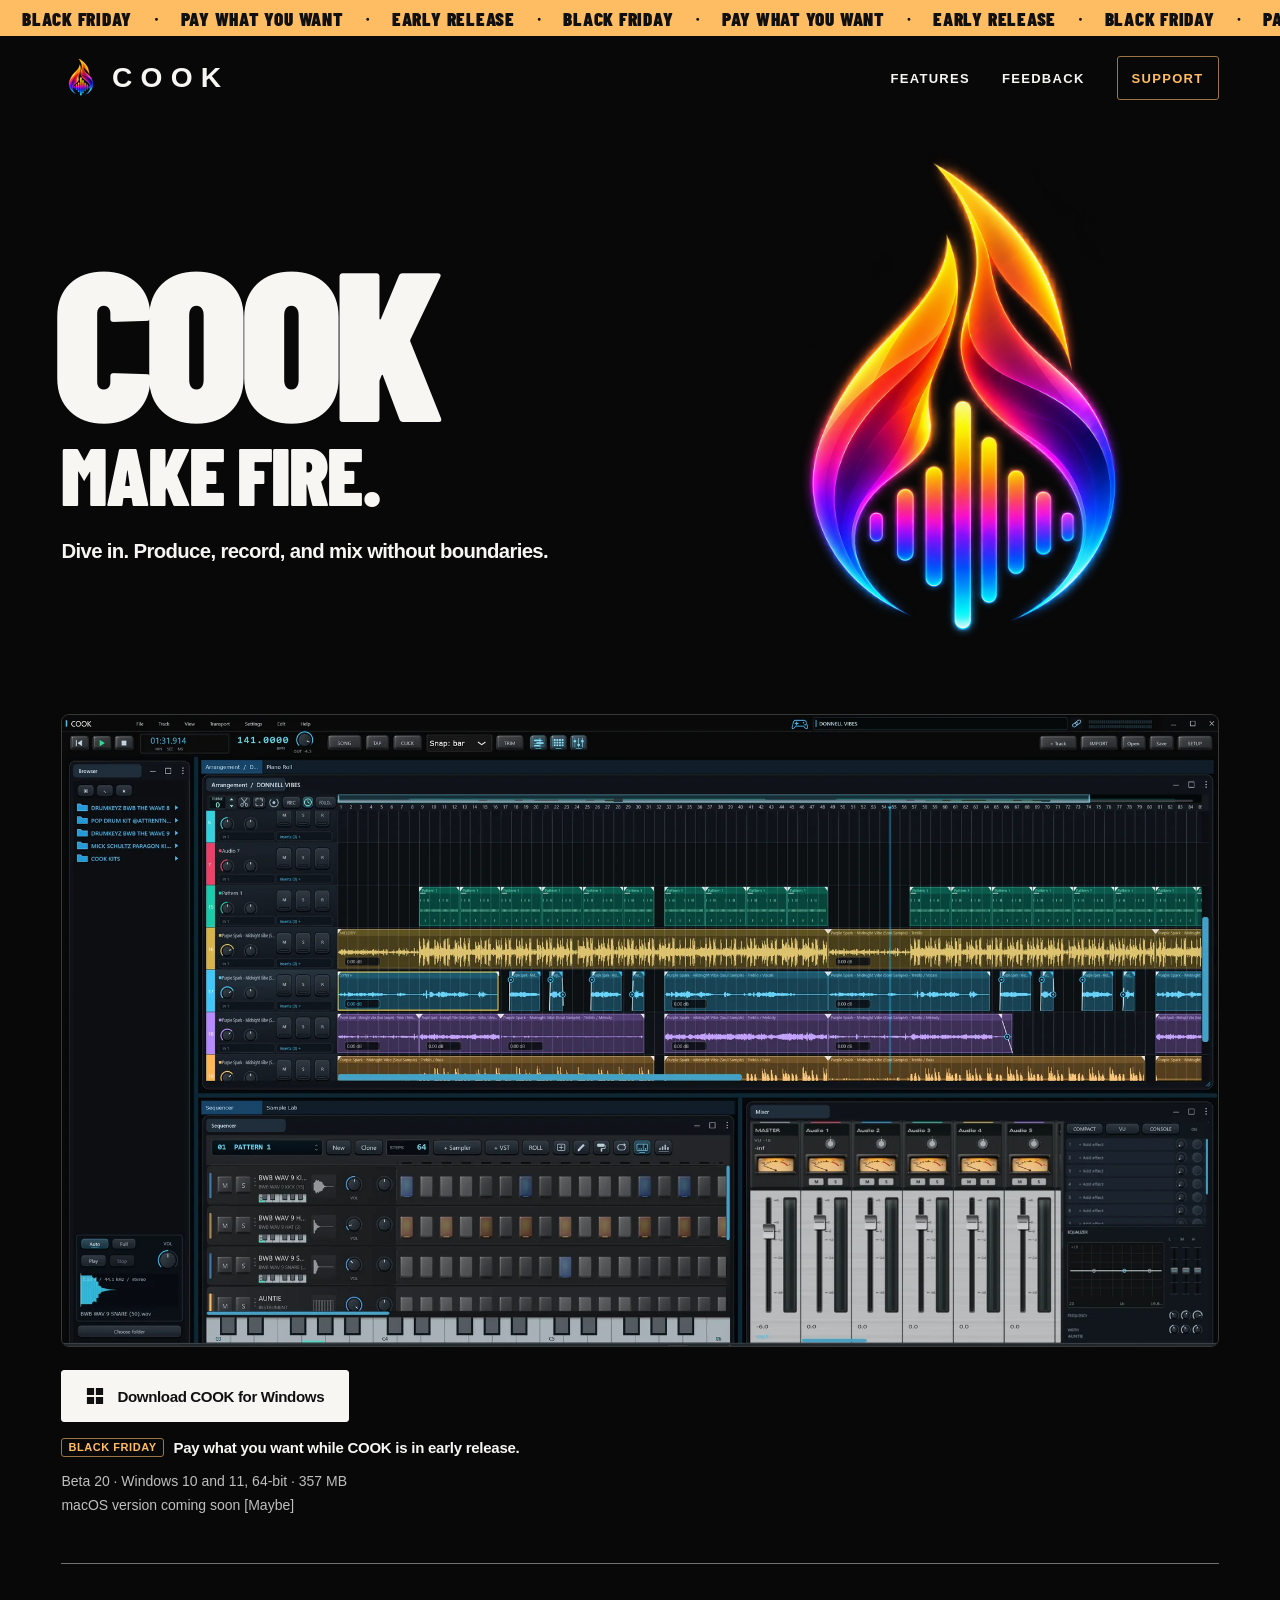
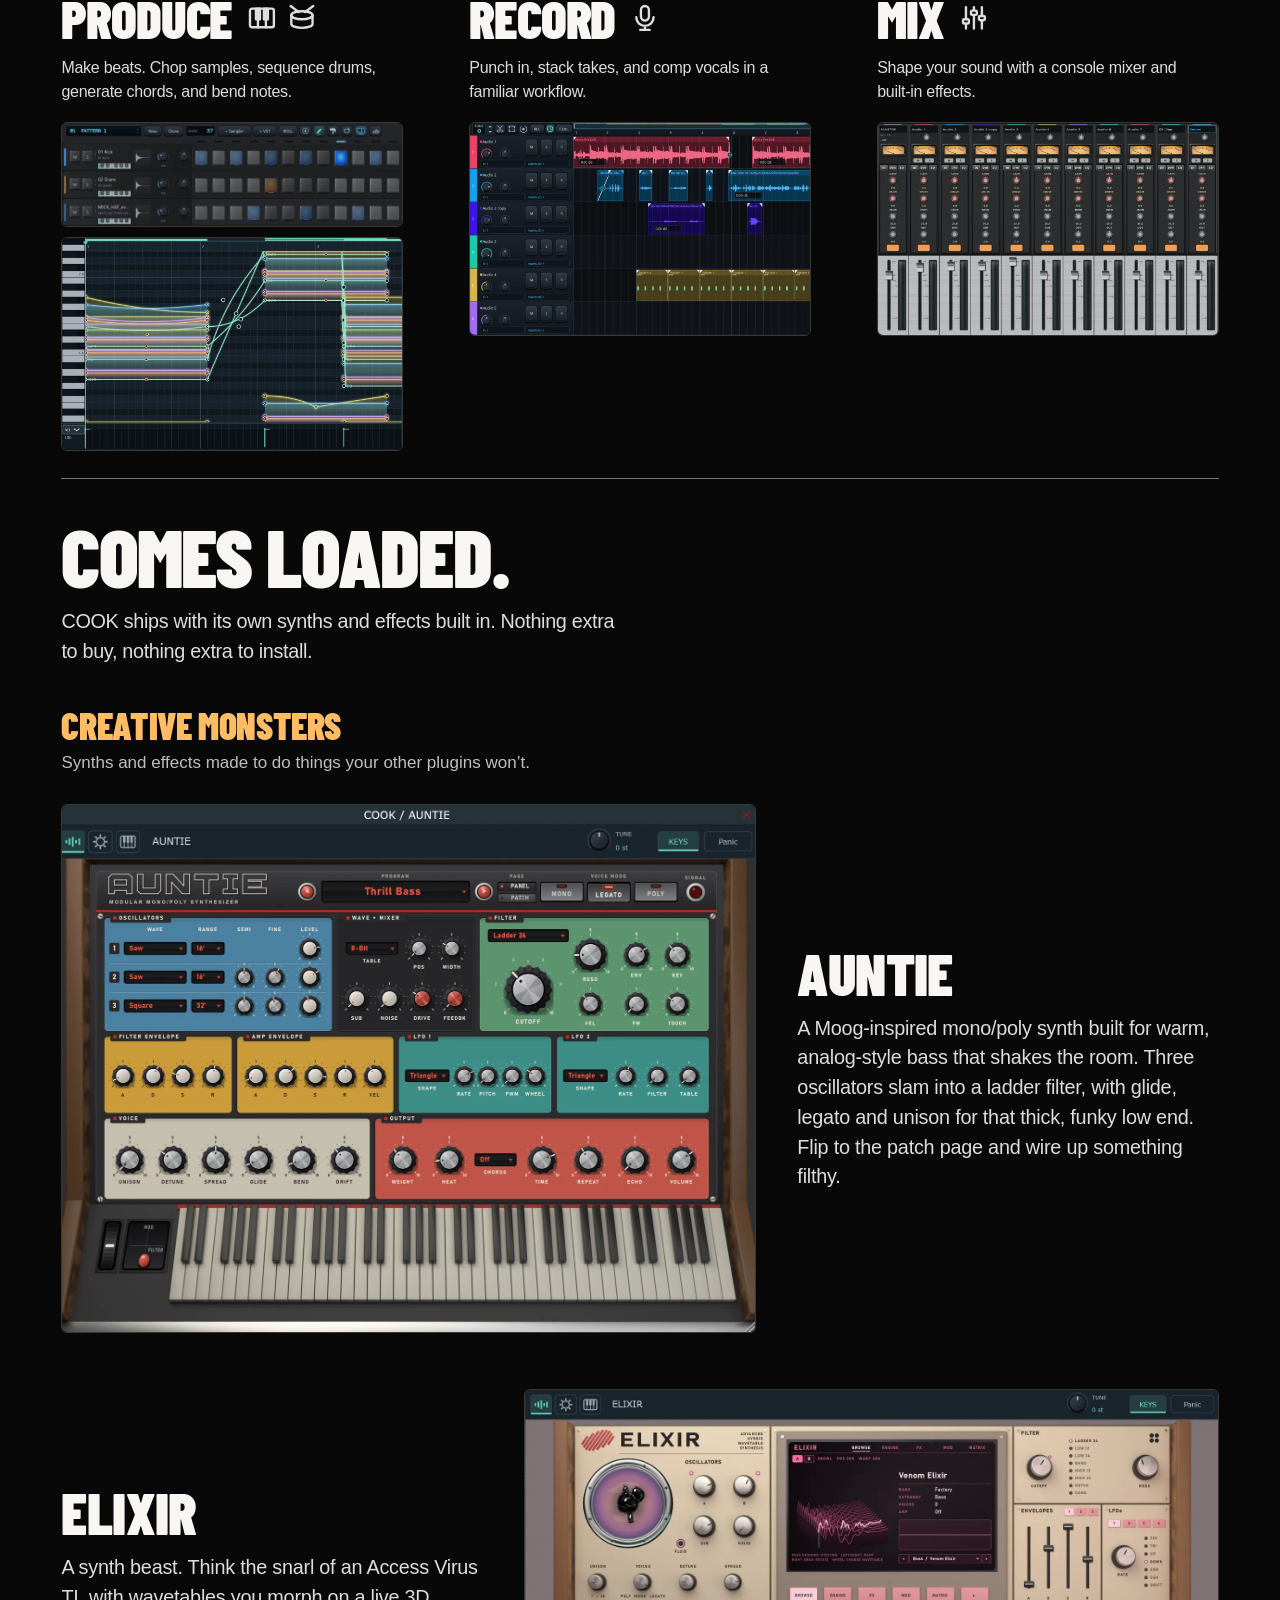
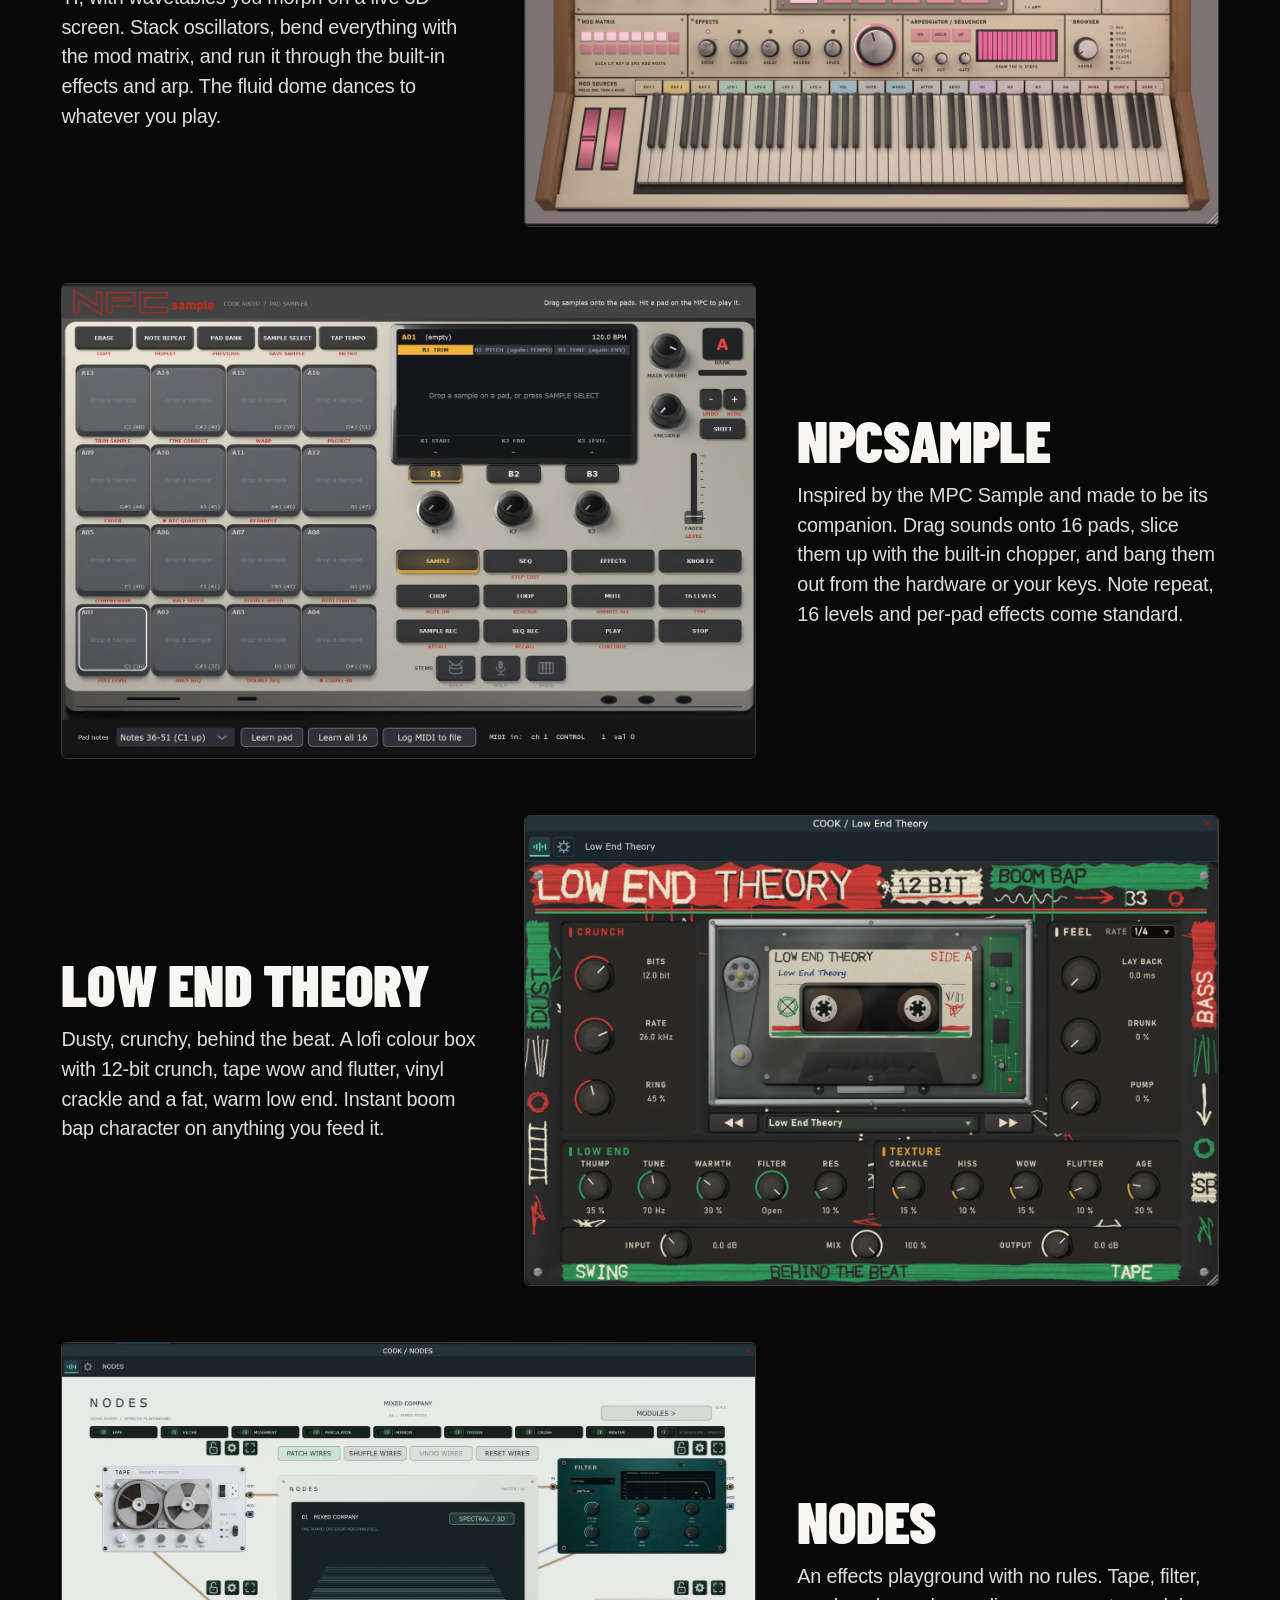
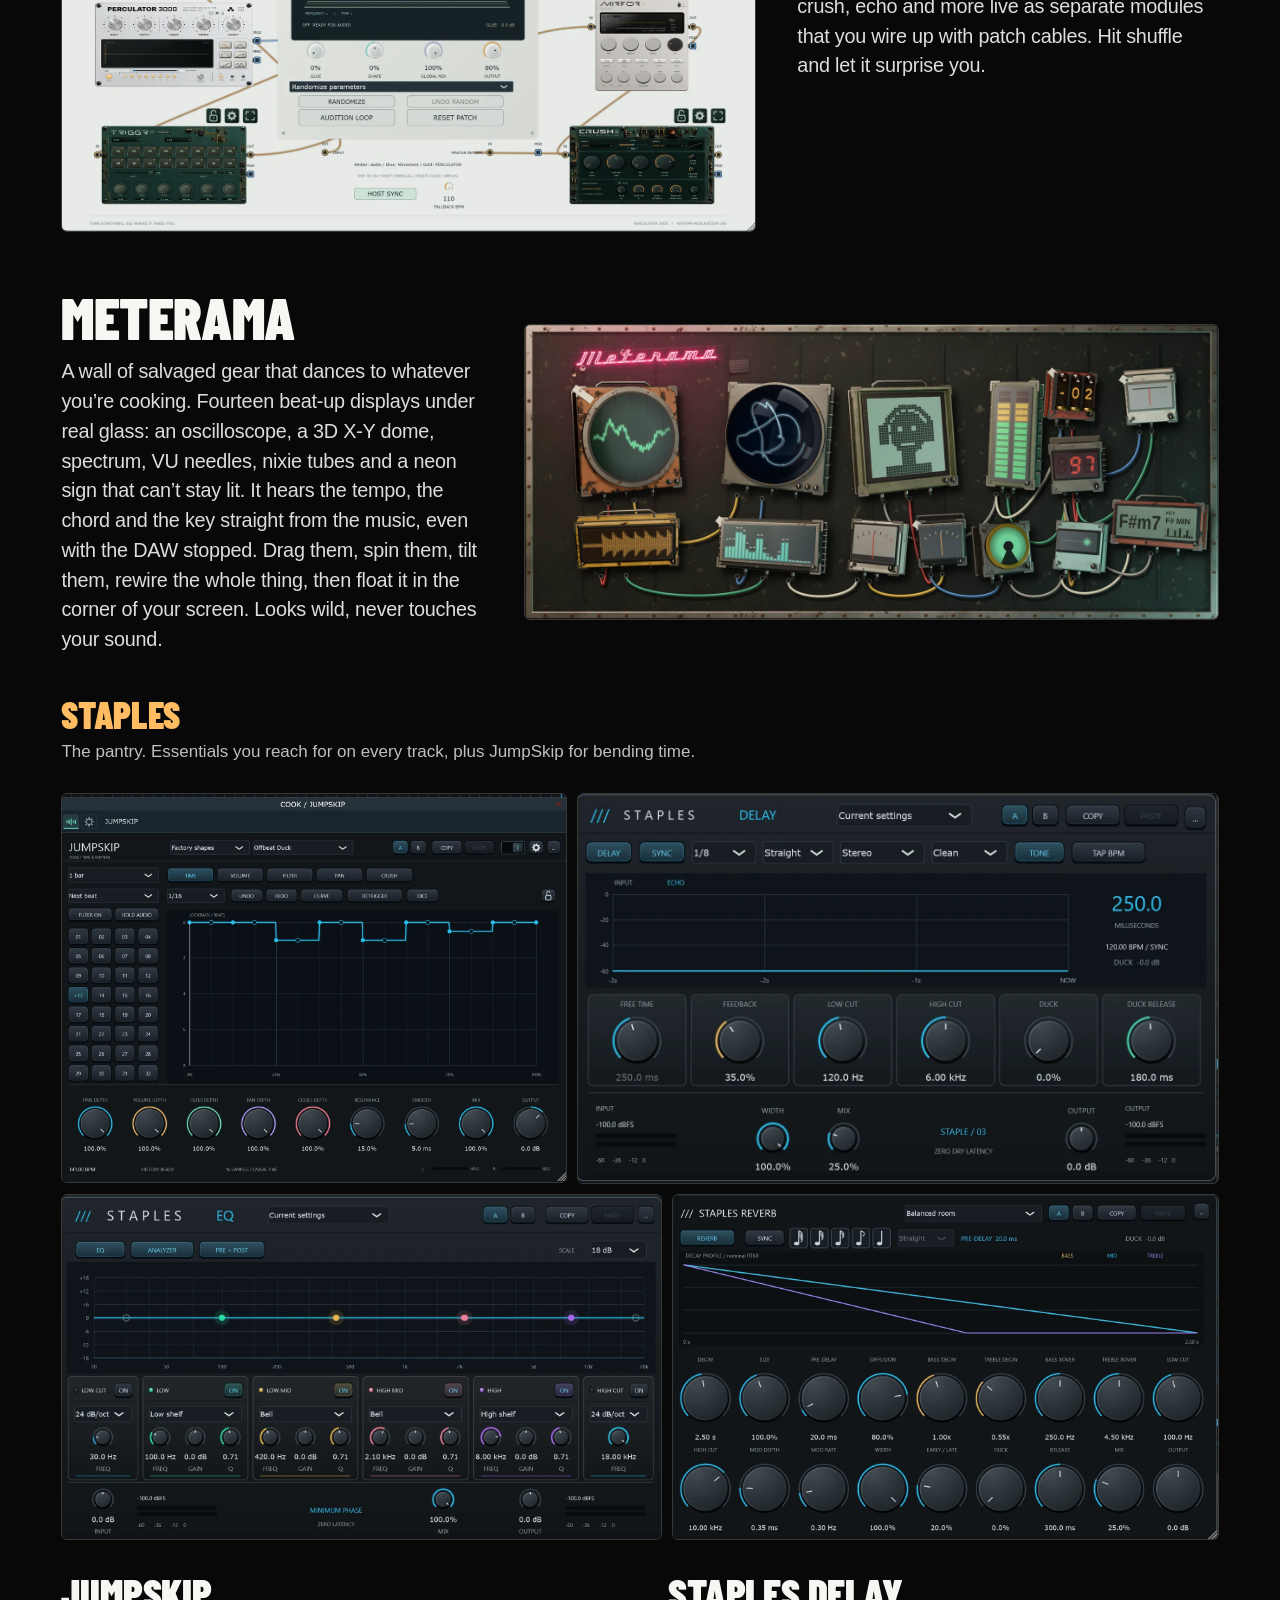
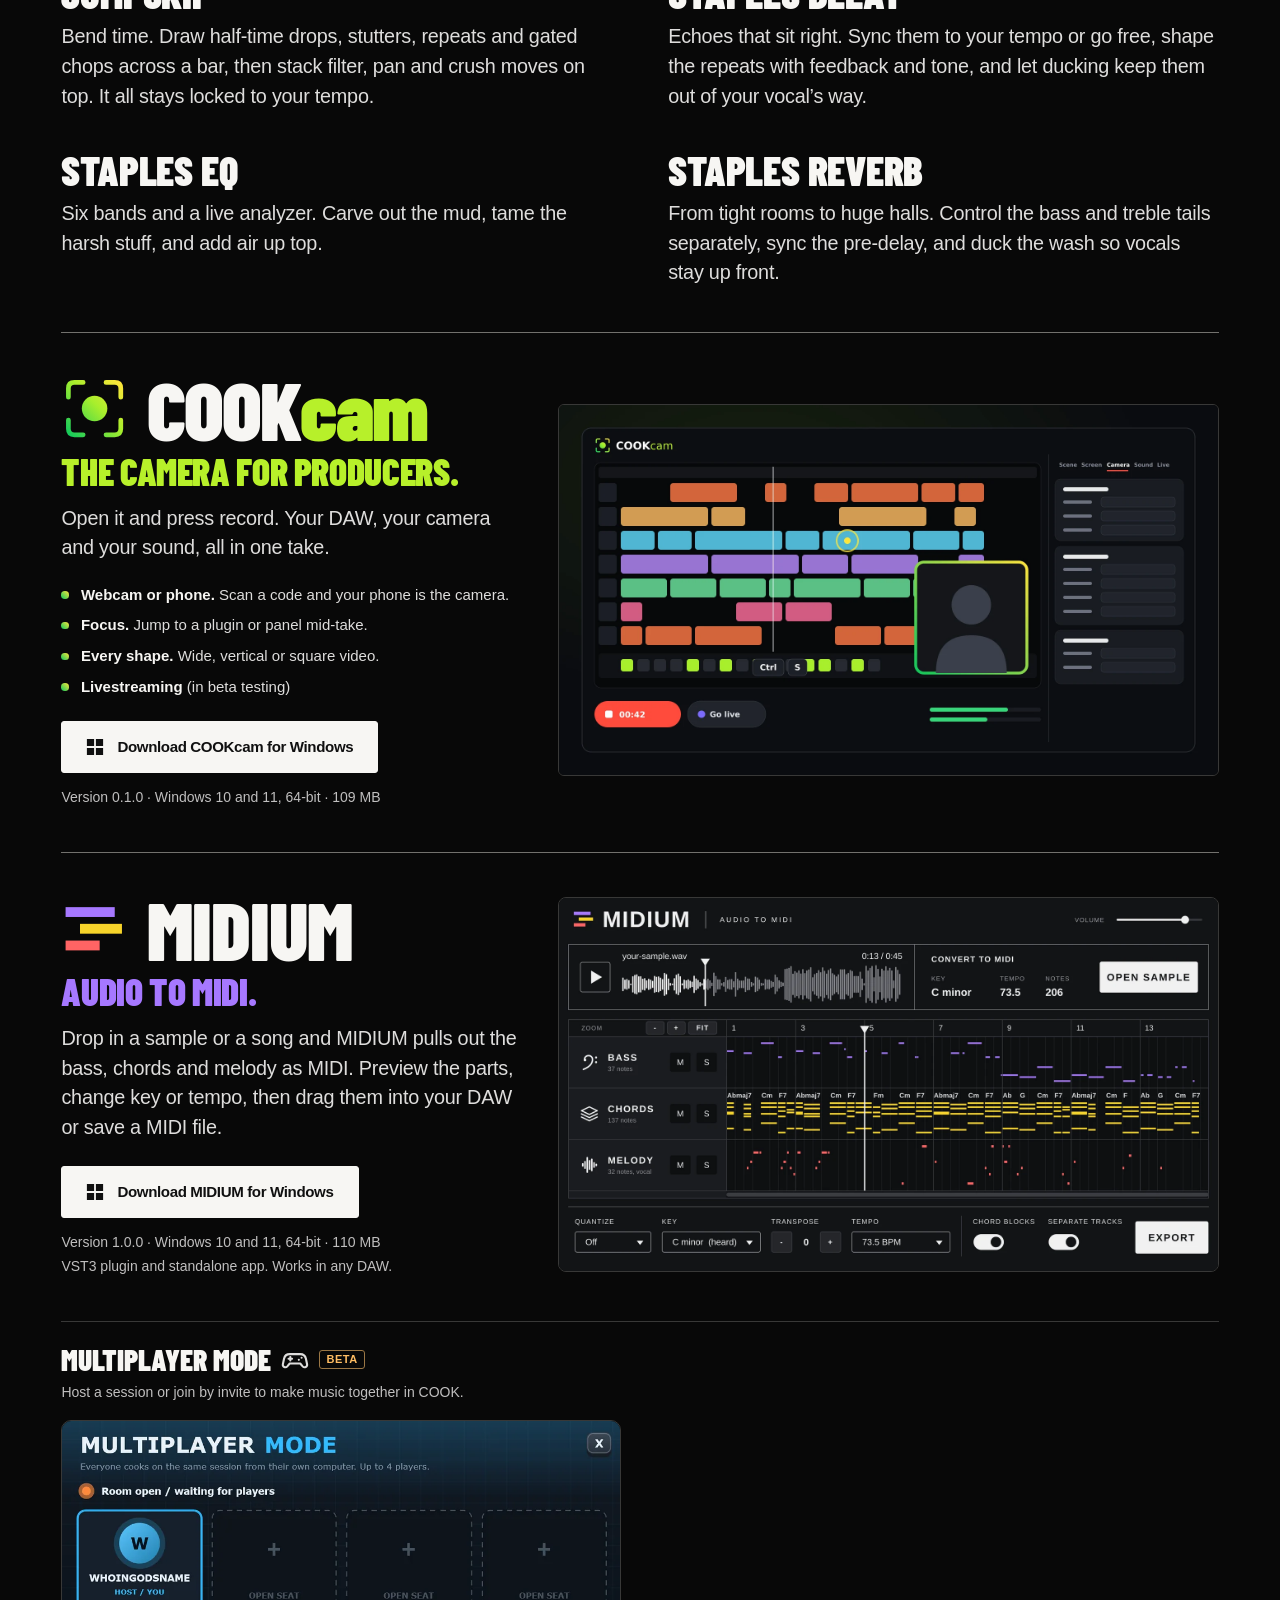
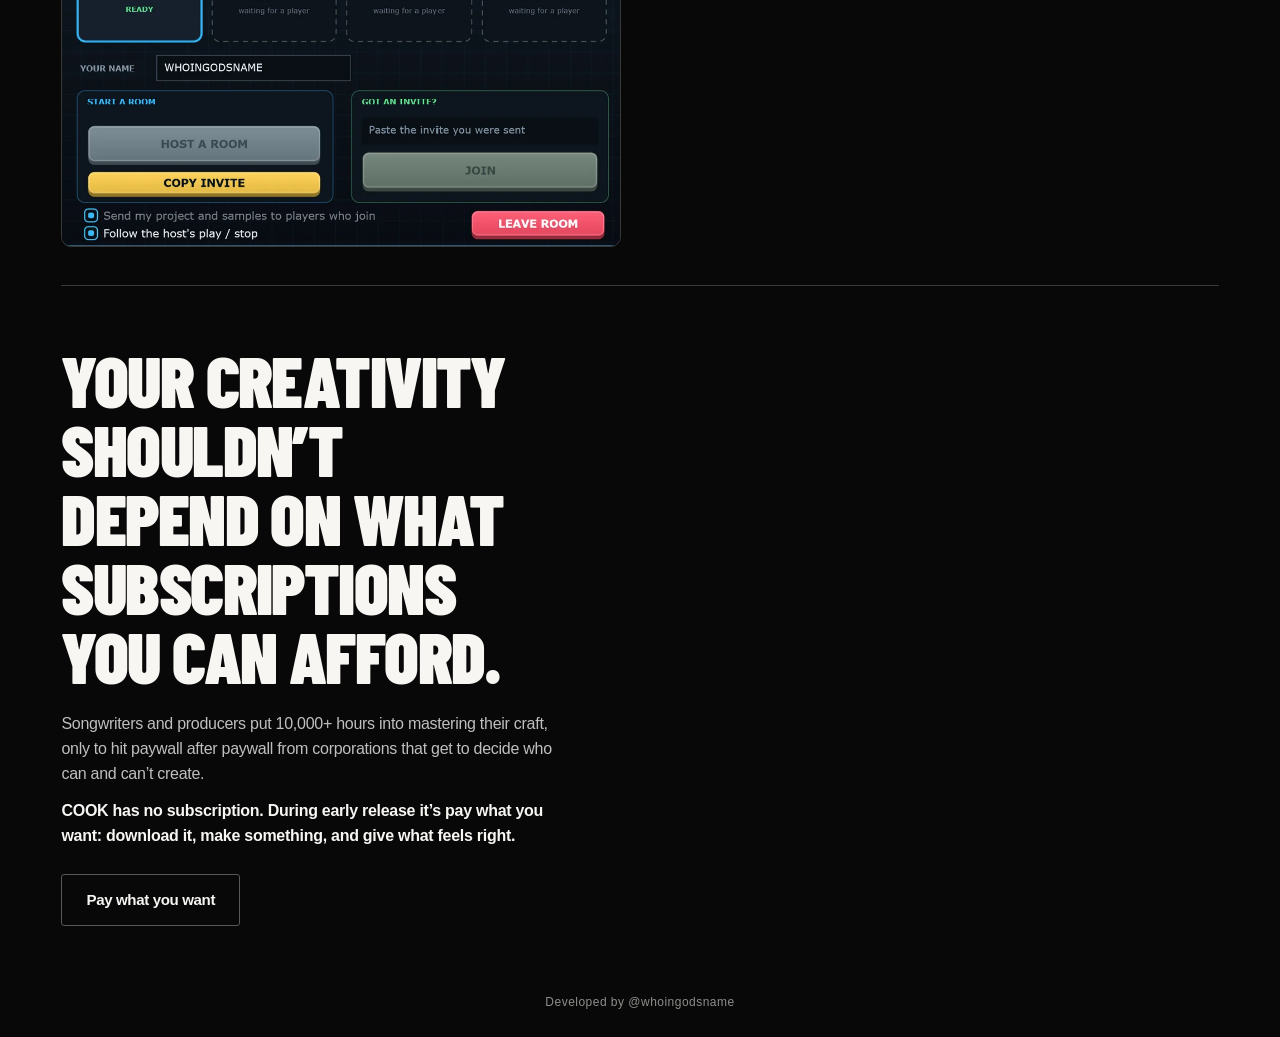
==== commit 56a22dd6: "Take COOKcam and MIDIUM out of the top menu" ====
--- a/index.html
+++ b/index.html
@@ -23,8 +23,6 @@
       <a class="brand" href="#main" aria-label="COOK home"><img src="./assets/icon.png" width="38" height="38" alt="">COOK</a>
       <nav class="header-links" aria-label="Main navigation">
         <a class="nav-link" href="#features">Features</a>
-        <a class="nav-link" href="#cookcam">COOKcam</a>
-        <a class="nav-link" href="#midium">MIDIUM</a>
         <a class="nav-link" href="./feedback/">Feedback</a>
         <a class="nav-link donate" id="donate" href="https://cash.app/$whoingodsname" rel="noopener">Support</a>
       </nav>
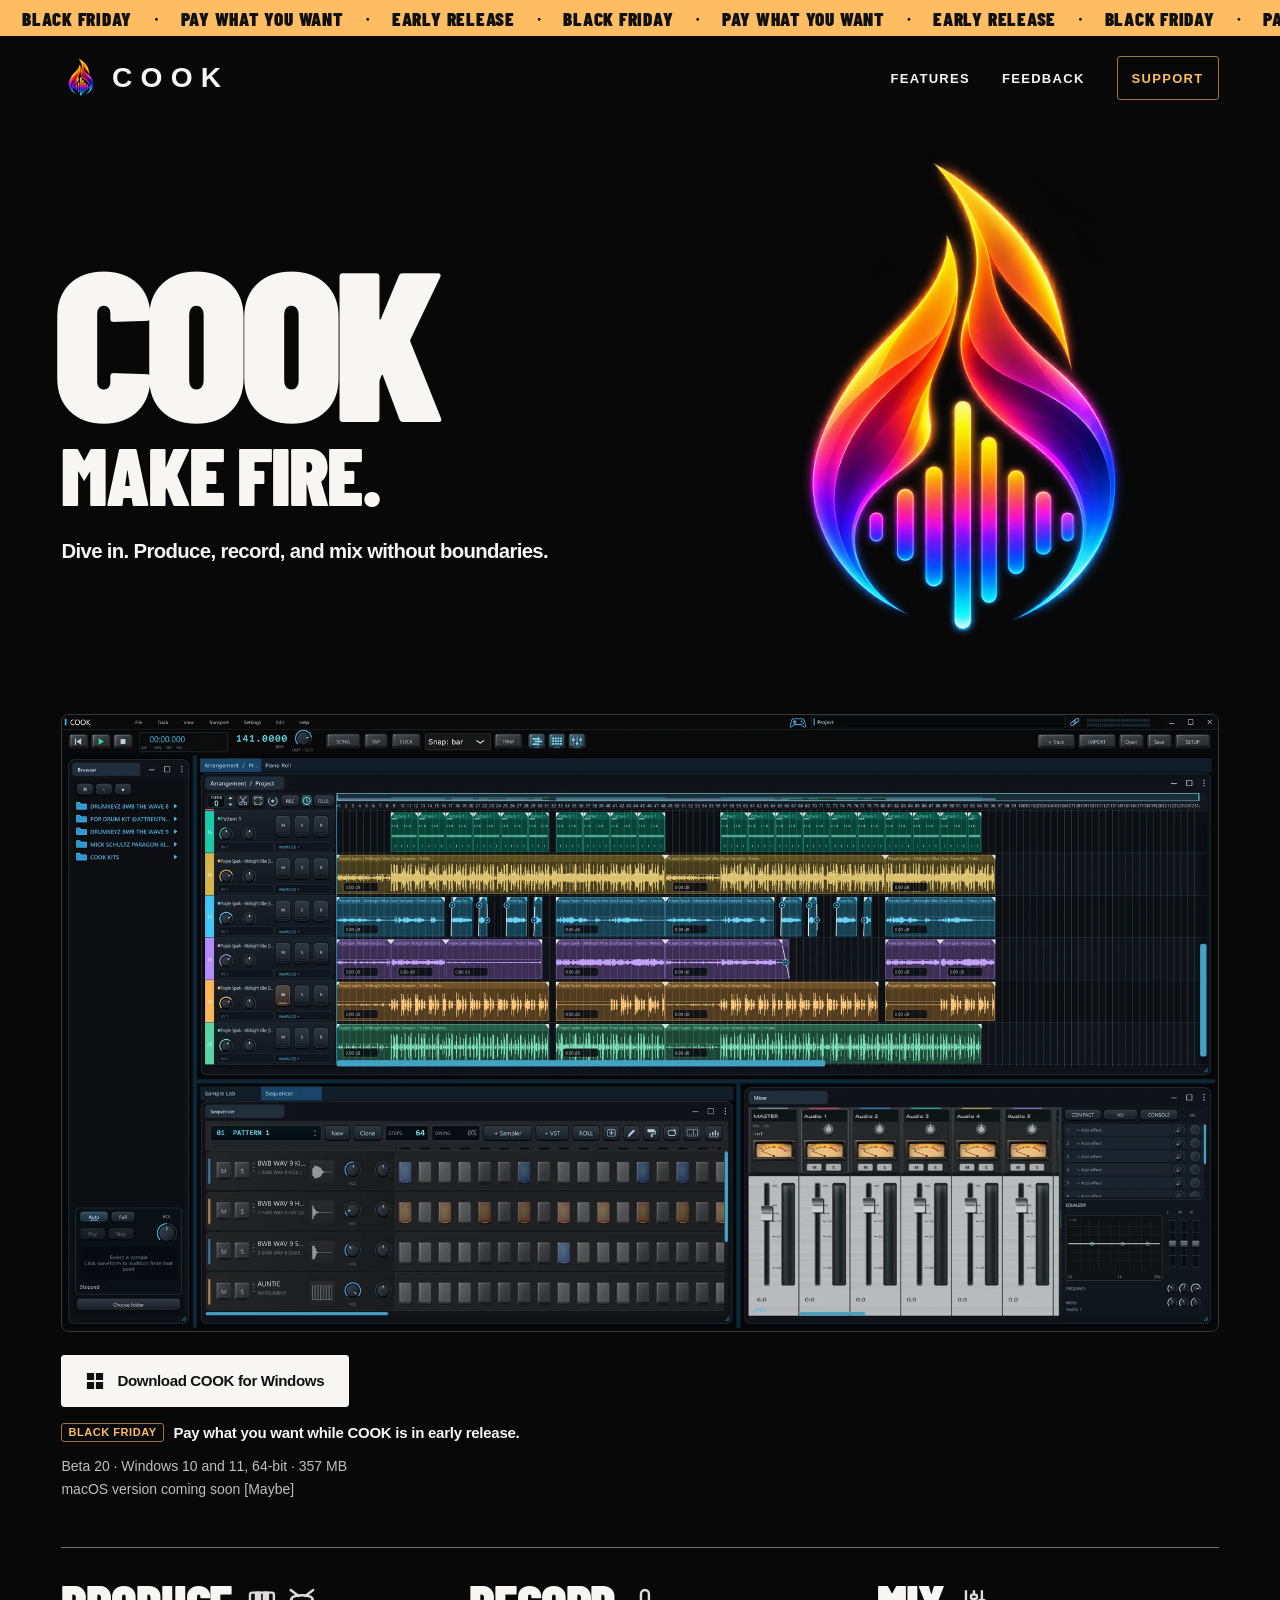
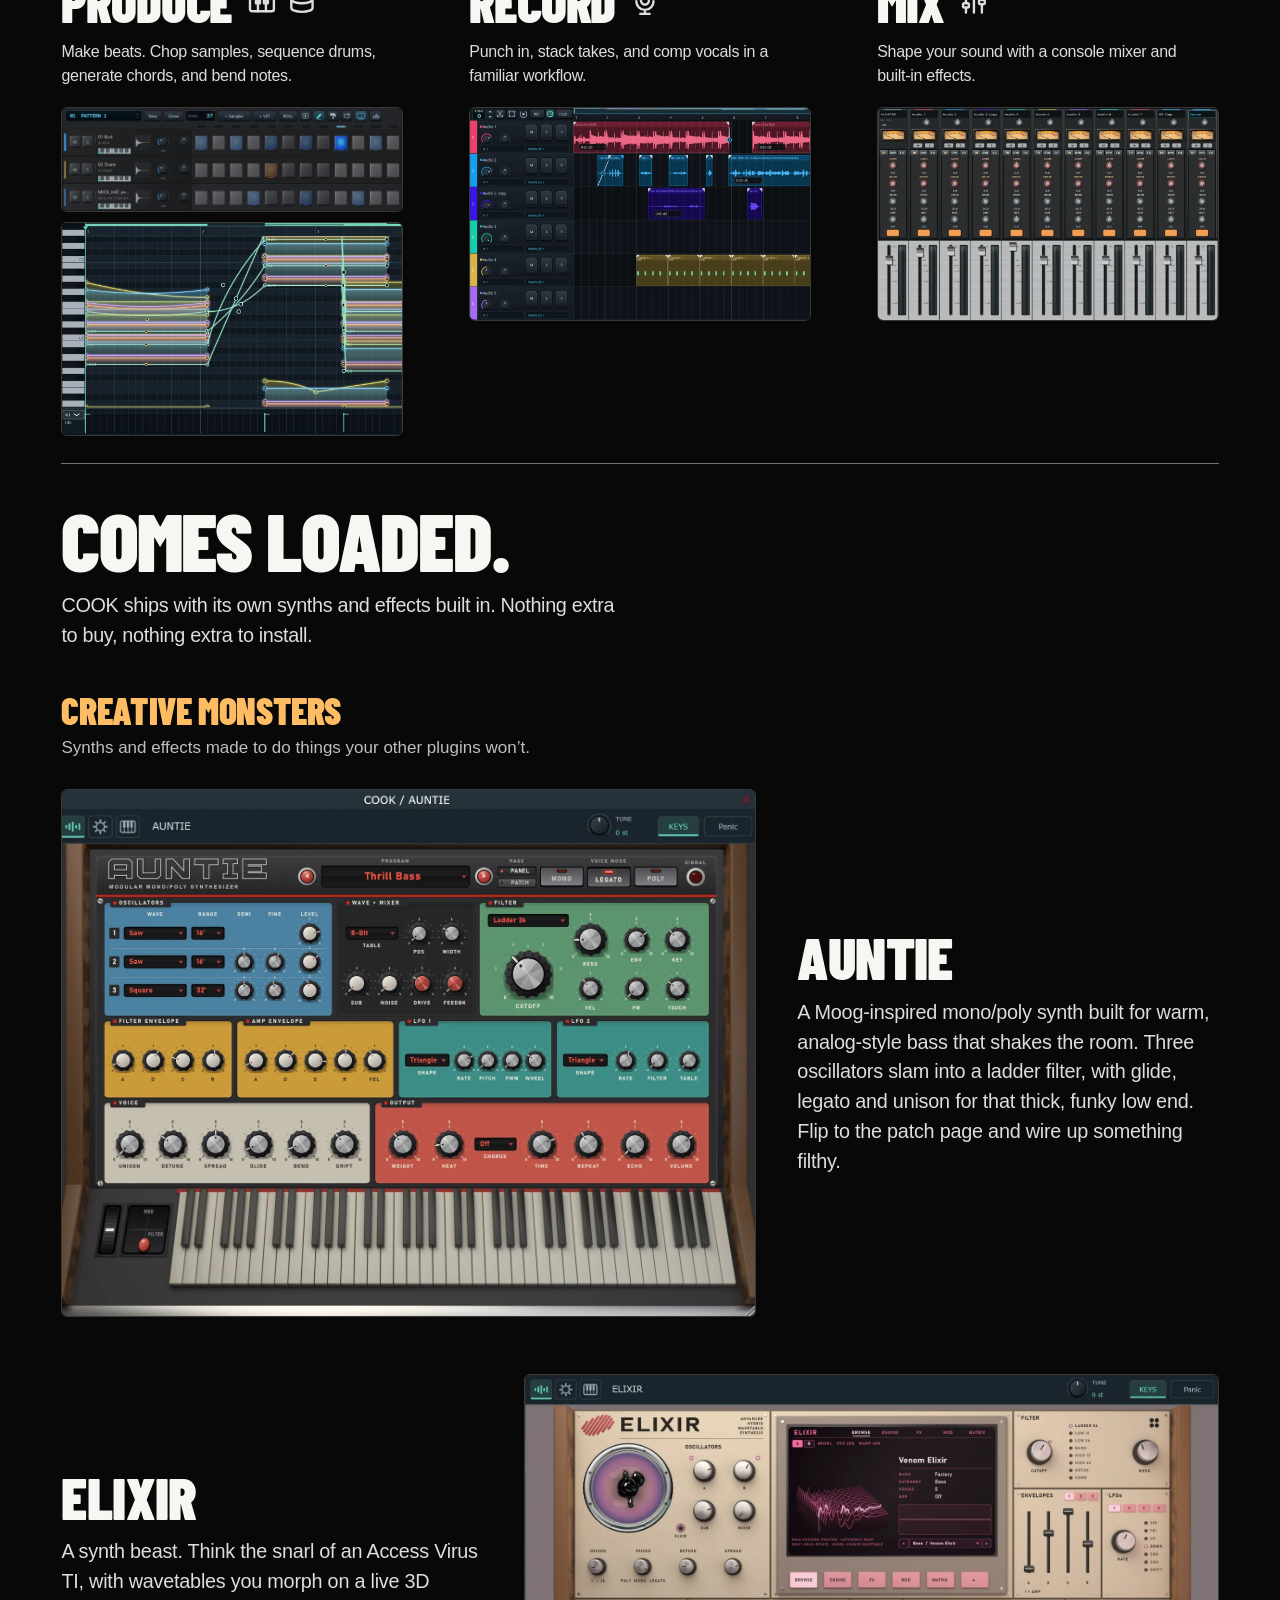
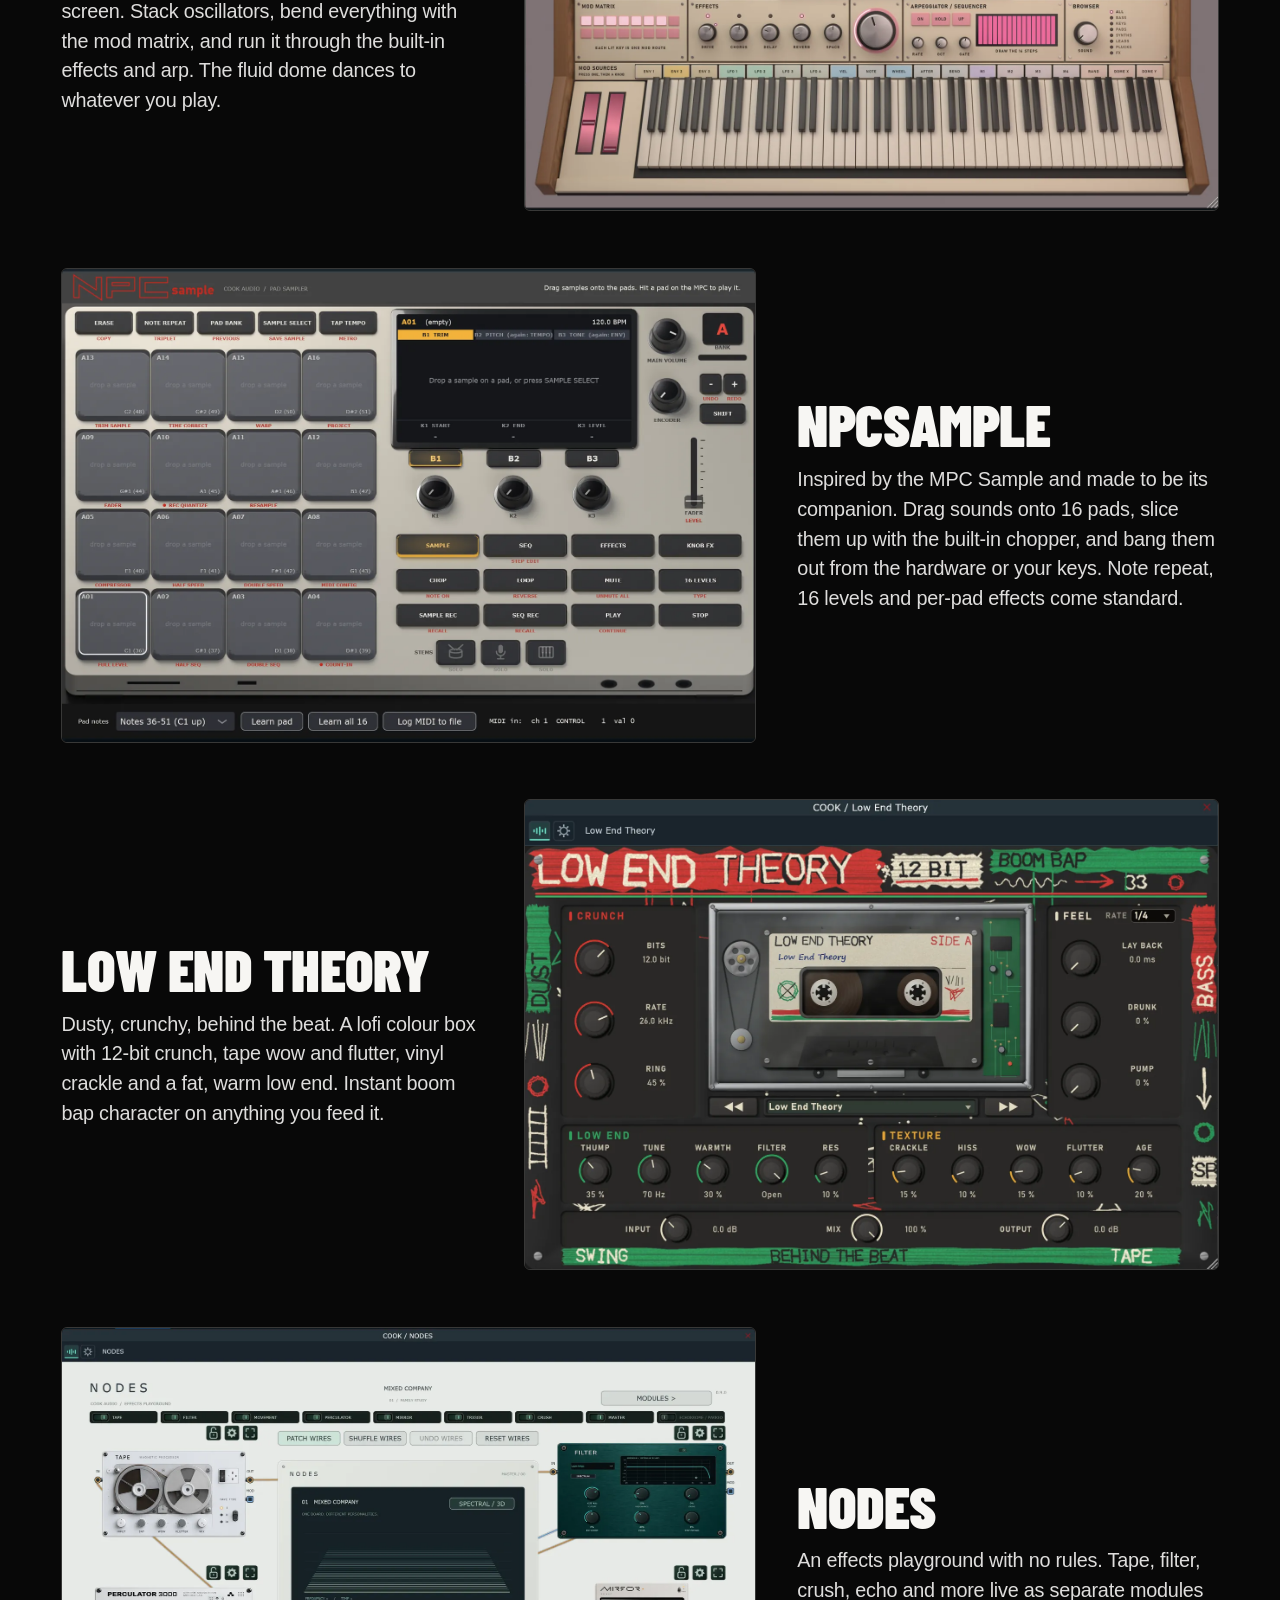
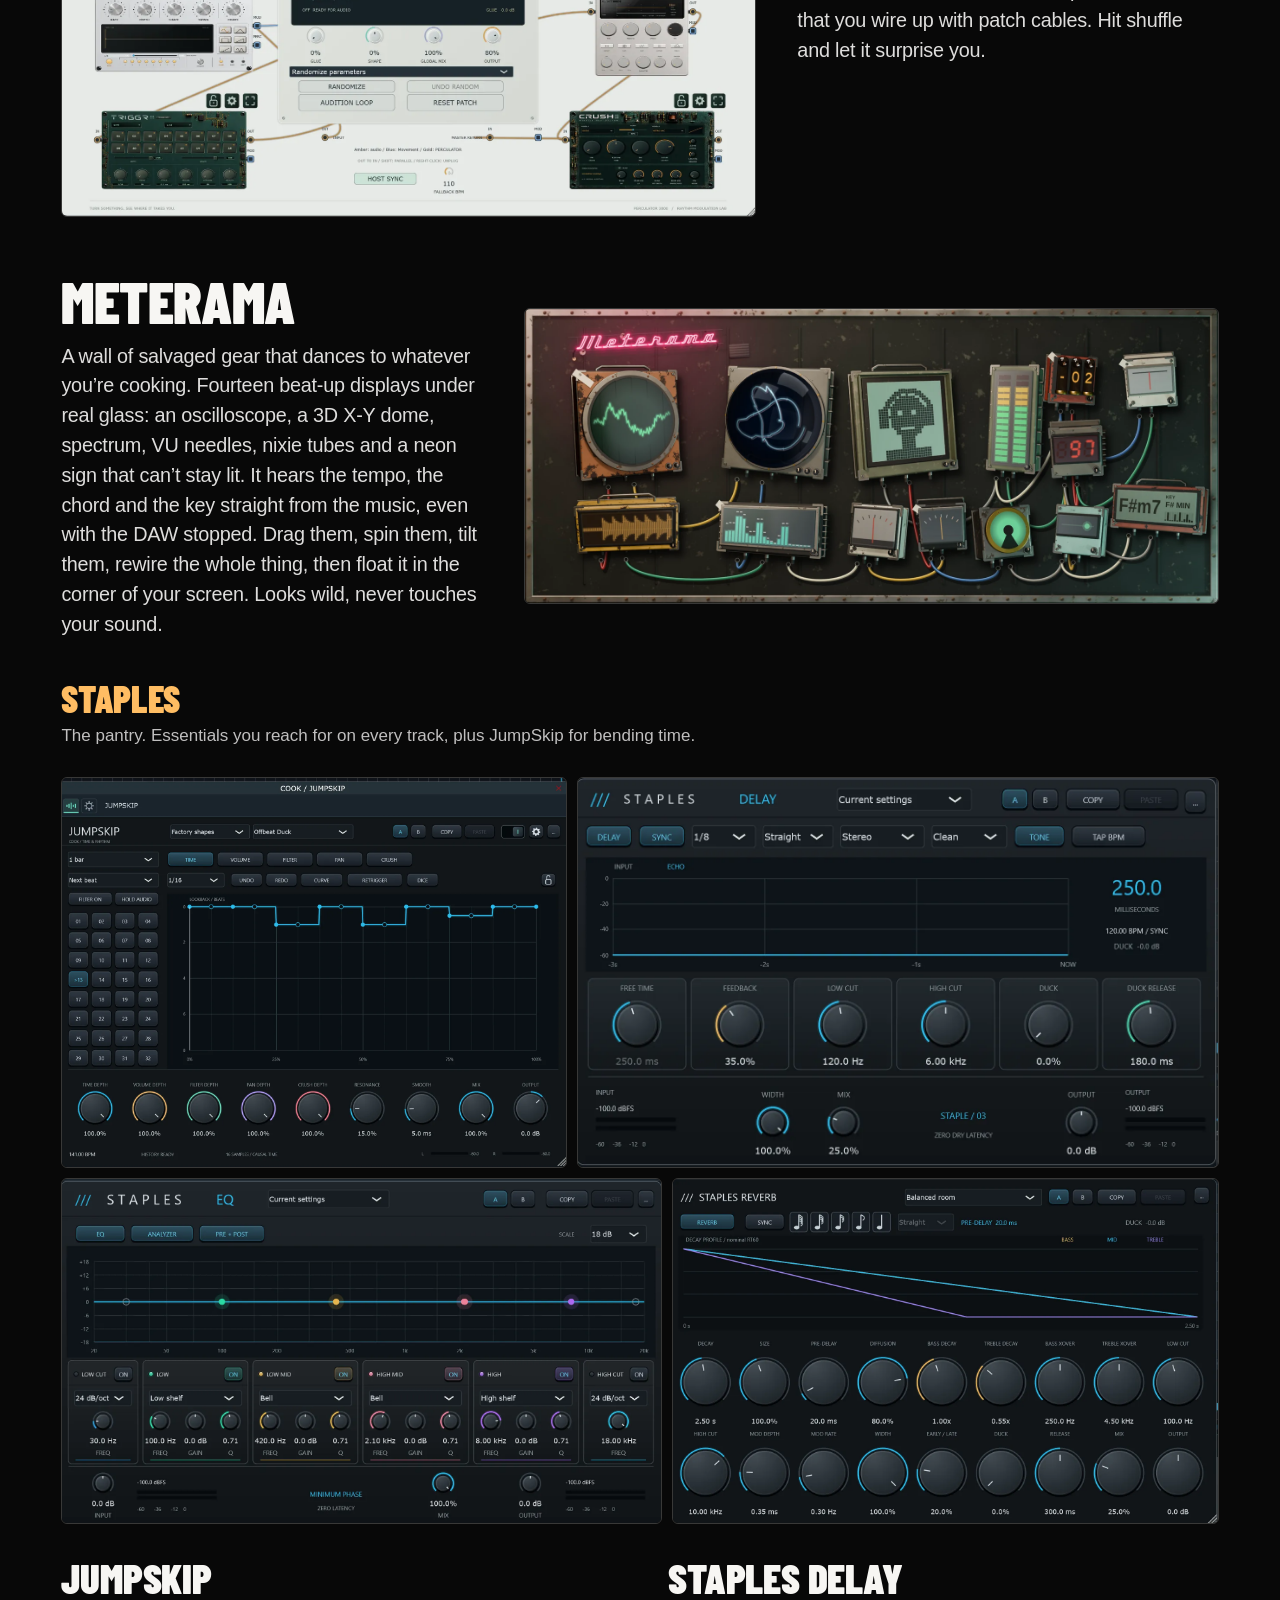
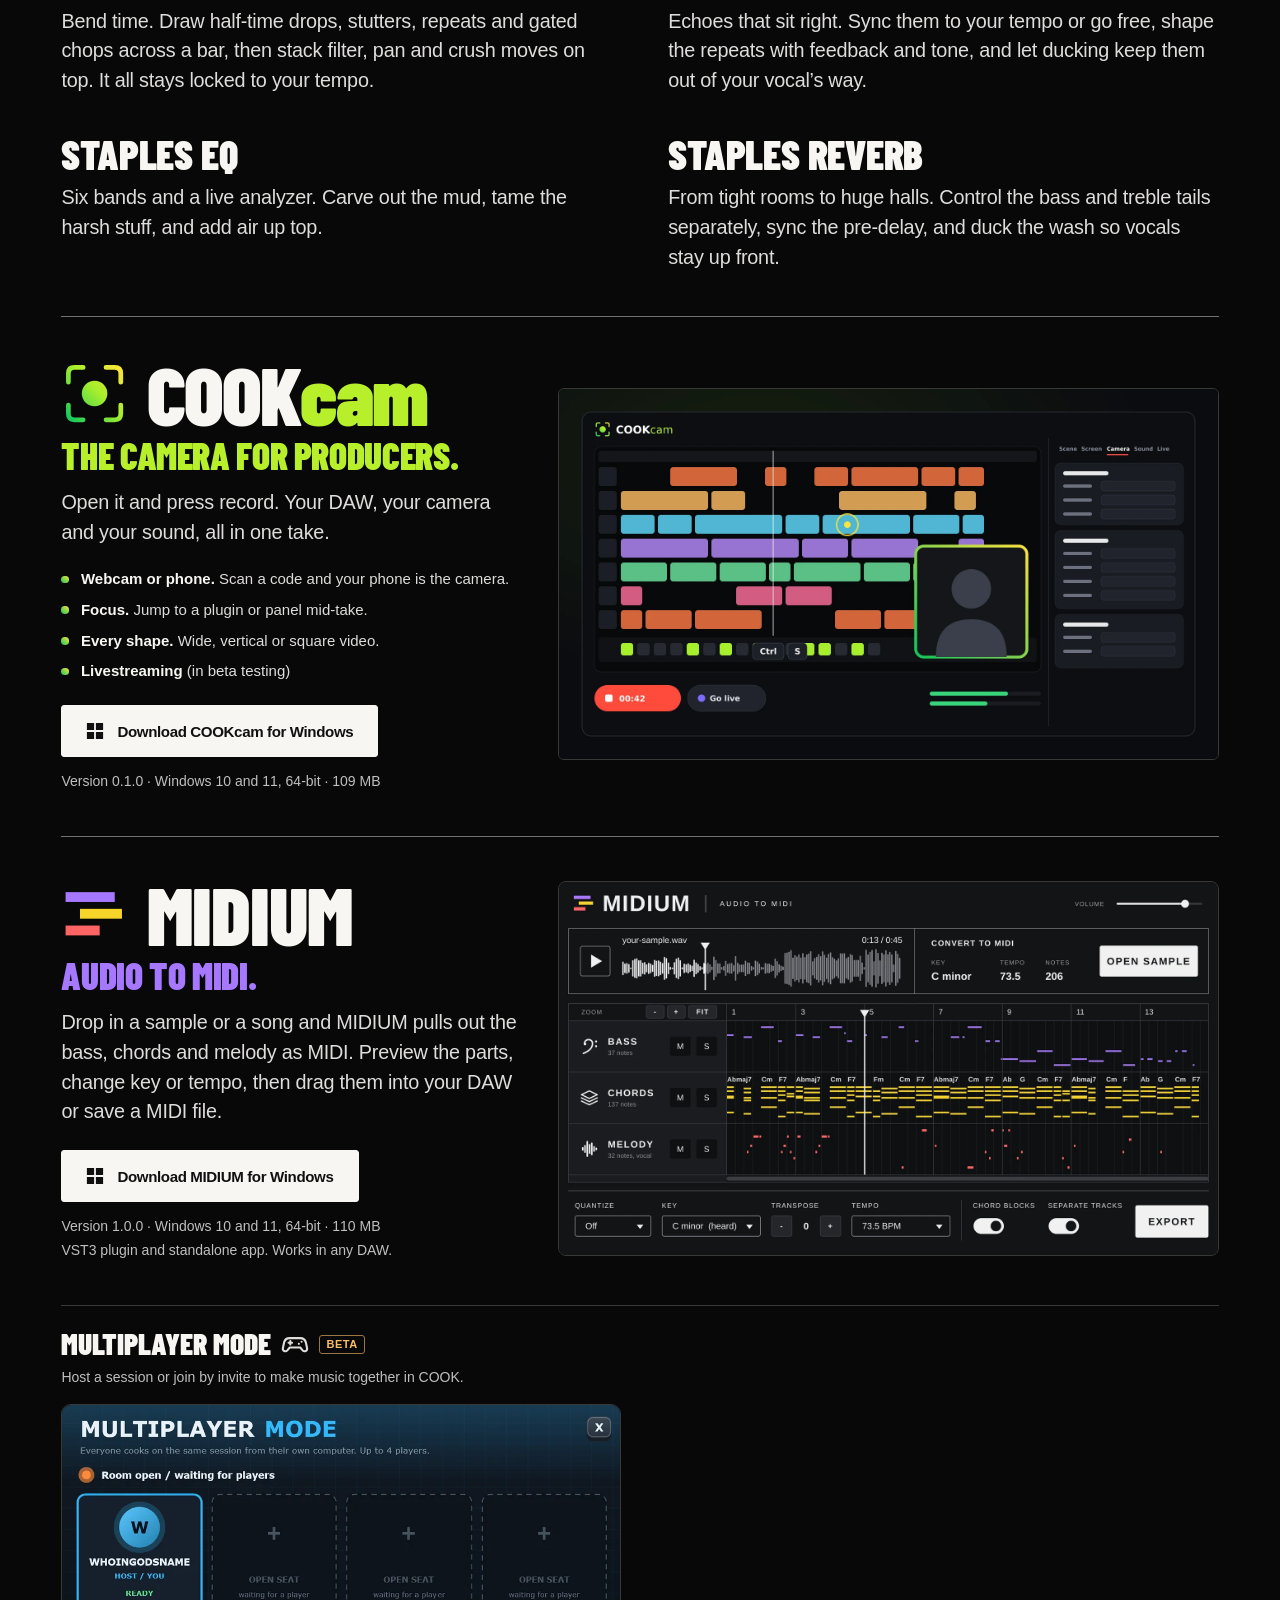
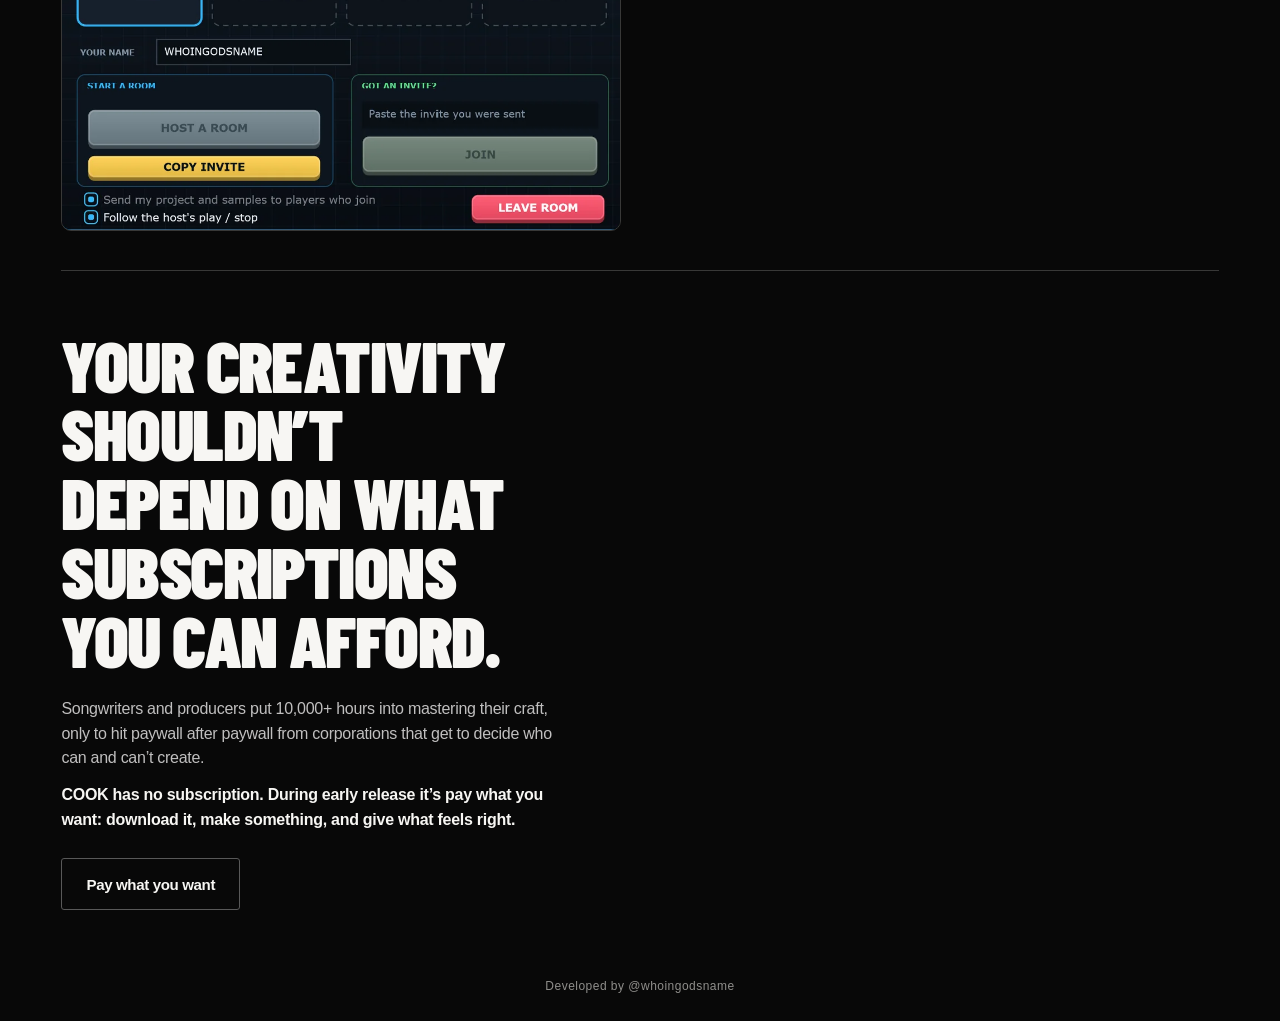
==== commit cfd90546: "Update the COOK site" ====
--- a/index.html
+++ b/index.html
@@ -36,7 +36,7 @@
         </div>
         <img class="hero-flame" src="./assets/cook-flame.png" width="1254" height="1254" fetchpriority="high" alt="" decoding="async">
       </section>
-      <img class="shot shot-full" src="./assets/shot-full.webp" srcset="./assets/shot-full-1000.webp 1000w, ./assets/shot-full.webp 2000w" sizes="(max-width:1720px) 92vw, 1560px" width="2000" height="1093" decoding="async" alt="The full COOK window: arrangement with audio and pattern tracks, the step sequencer, and the console mixer">
+      <img class="shot shot-full" src="./assets/shot-full.webp?v=20" srcset="./assets/shot-full-1000.webp?v=20 1000w, ./assets/shot-full.webp?v=20 2000w" sizes="(max-width:1720px) 92vw, 1560px" width="2000" height="1066" decoding="async" alt="The full COOK window: arrangement with audio and pattern tracks, the step sequencer, and the console mixer">
       <div class="cta">
         <a class="download" id="download" href="https://downloads.cookaudio.app/COOK-Beta-20-Windows-x64-Full.exe">
           <svg width="18" height="18" viewBox="0 0 20 20" fill="currentColor" aria-hidden="true"><path d="M1 1h8v8H1zm10 0h8v8h-8zM1 11h8v8H1zm10 0h8v8h-8z"/></svg>
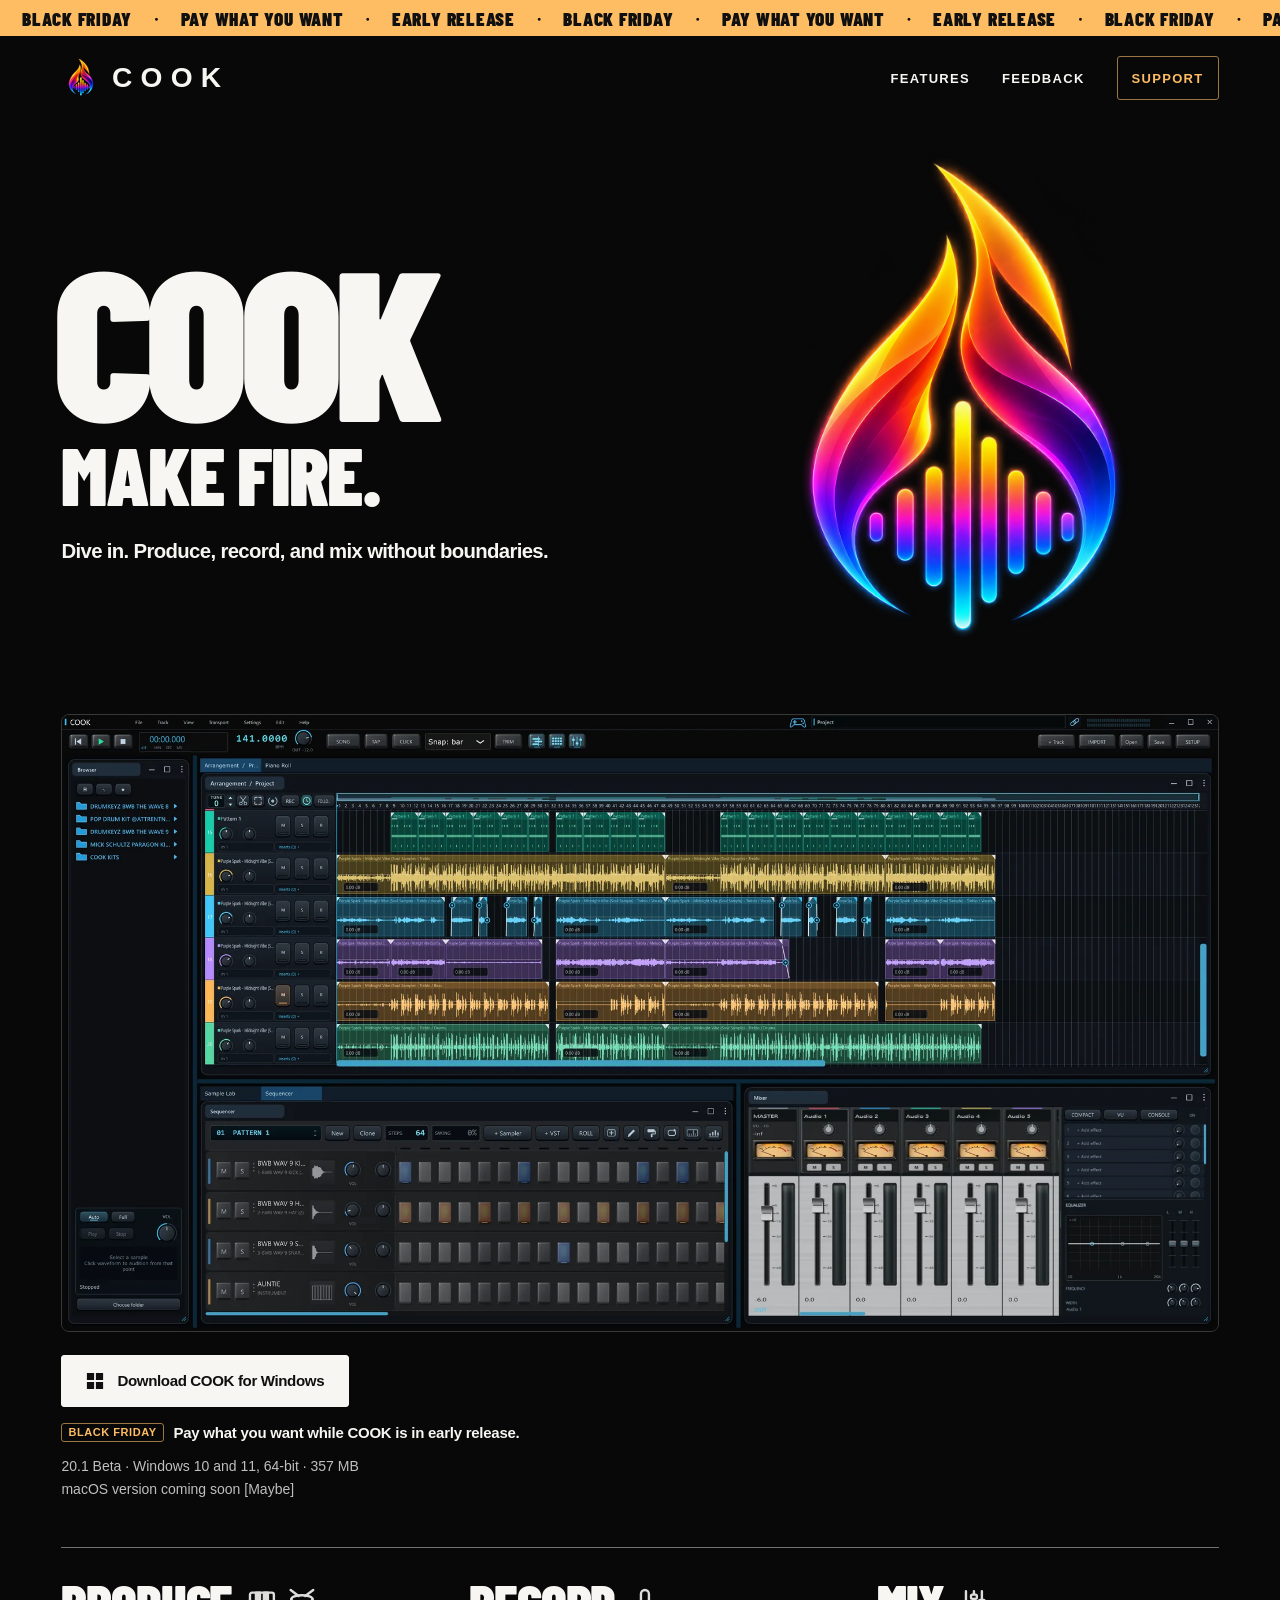
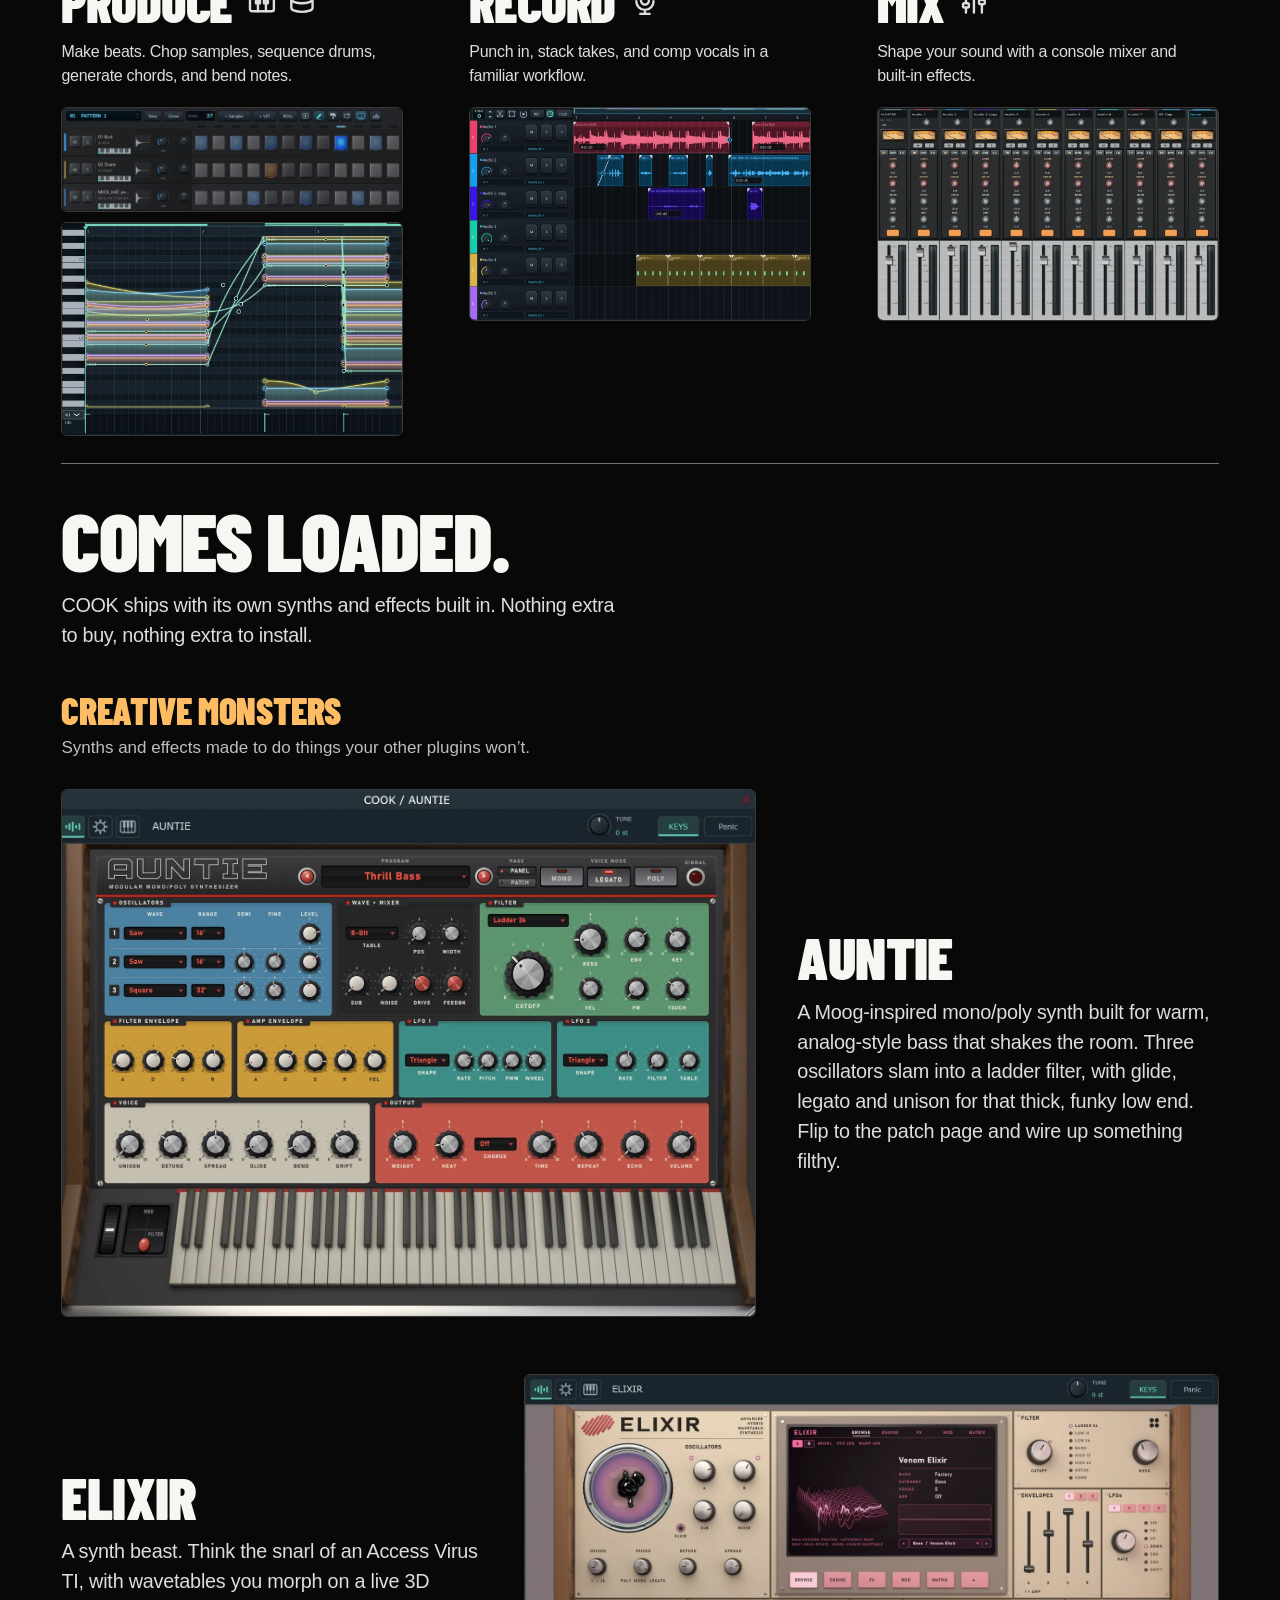
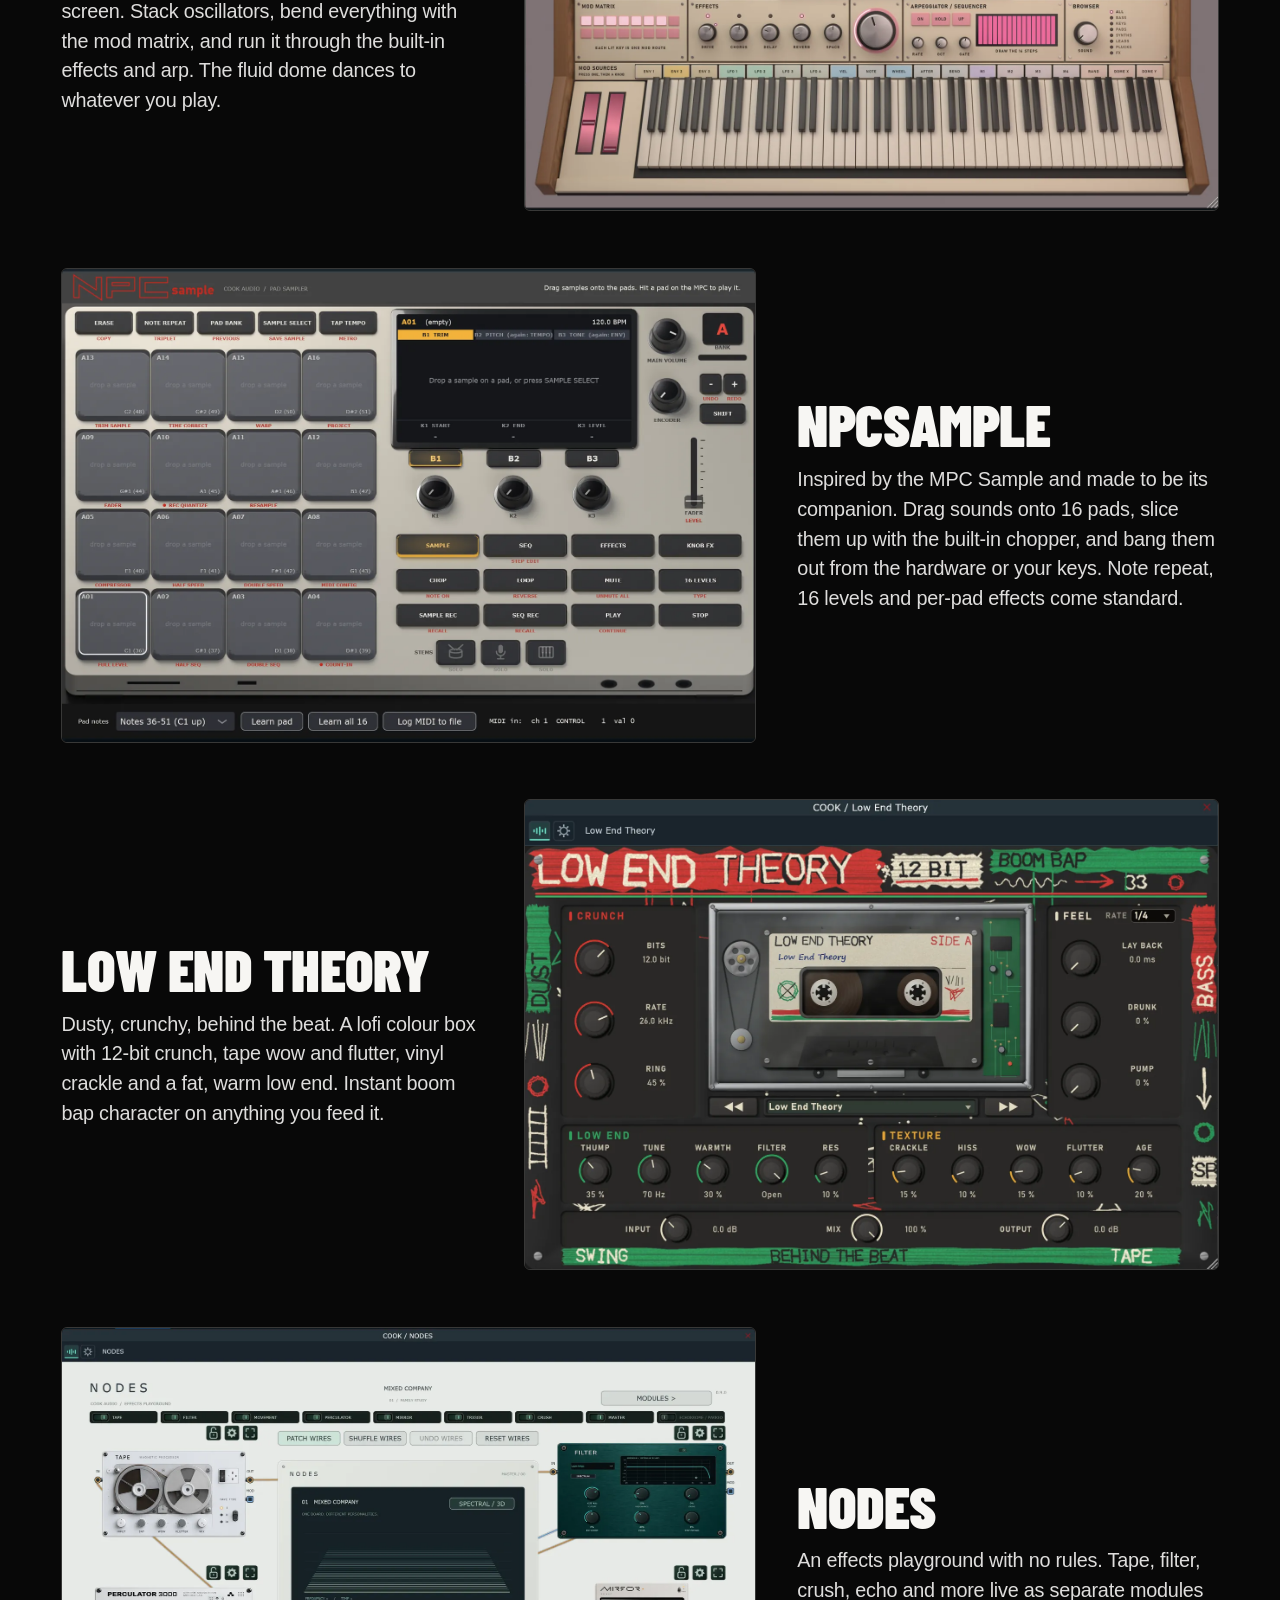
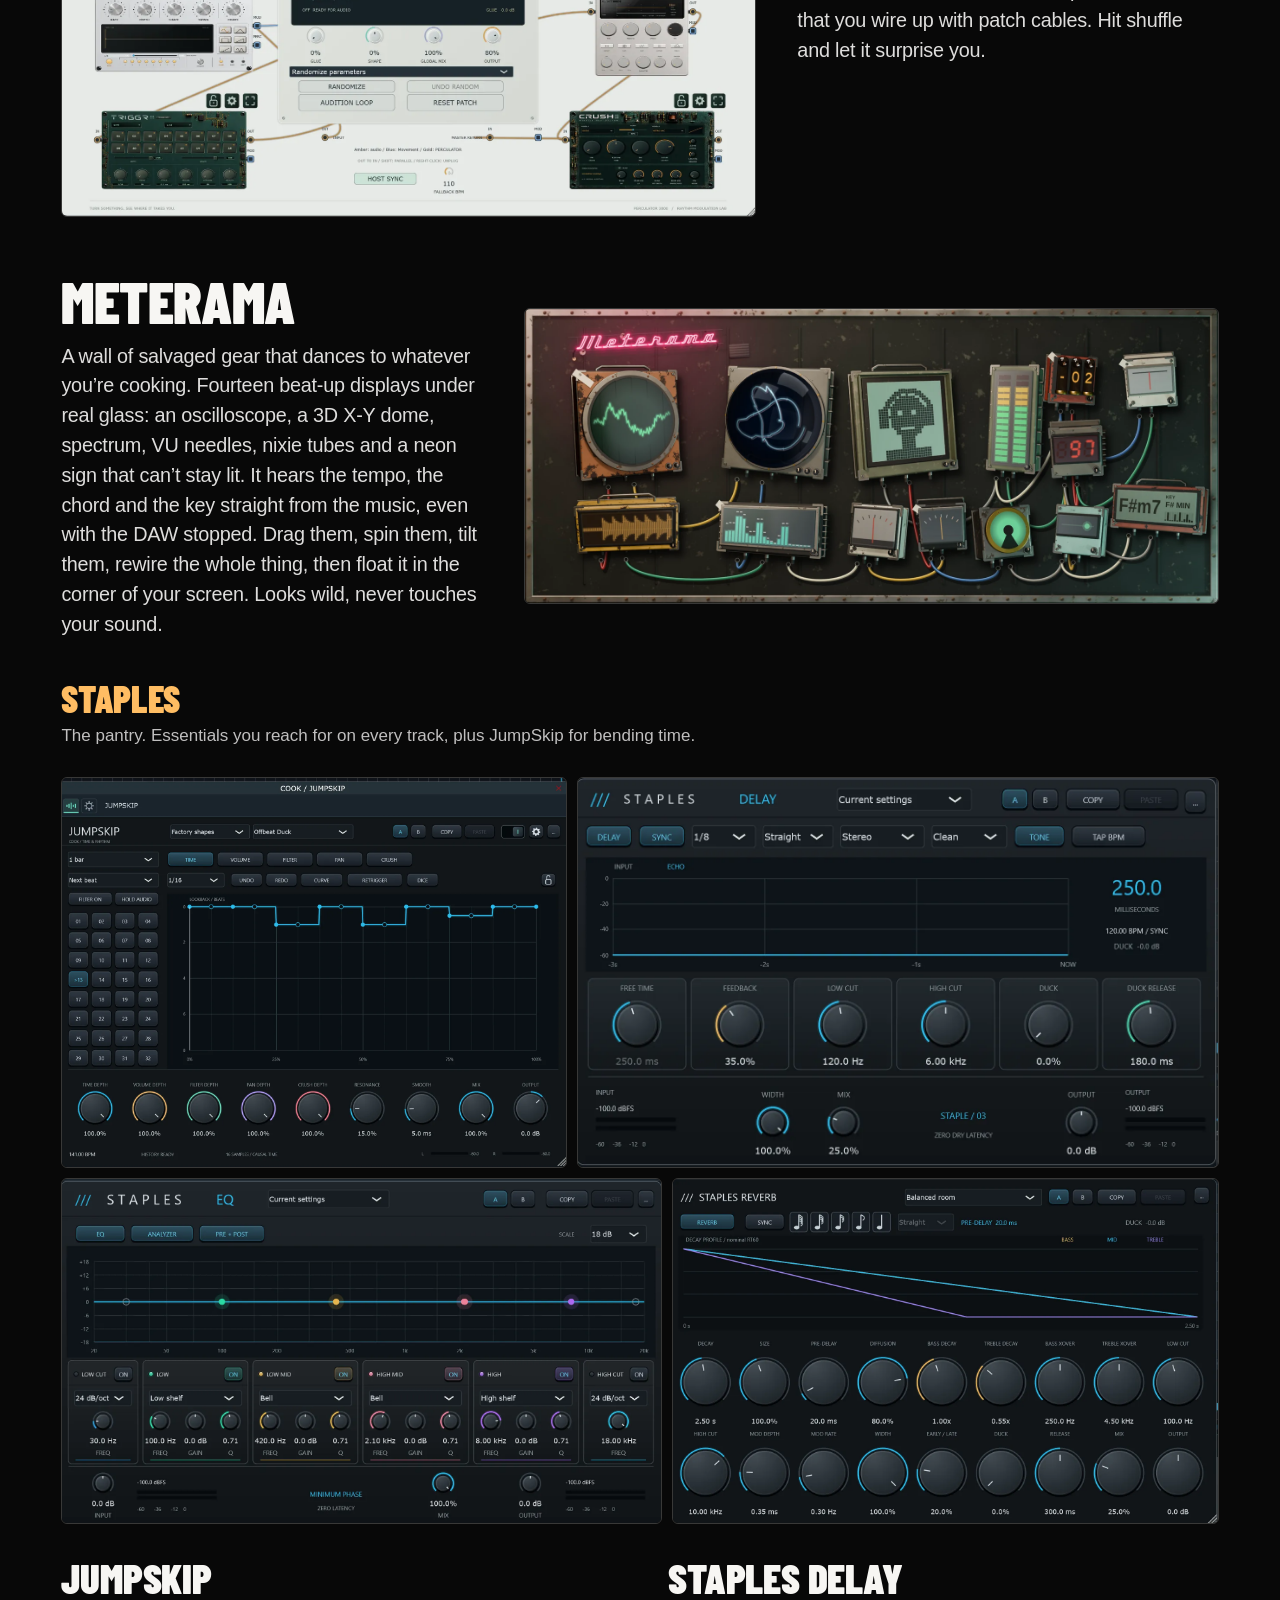
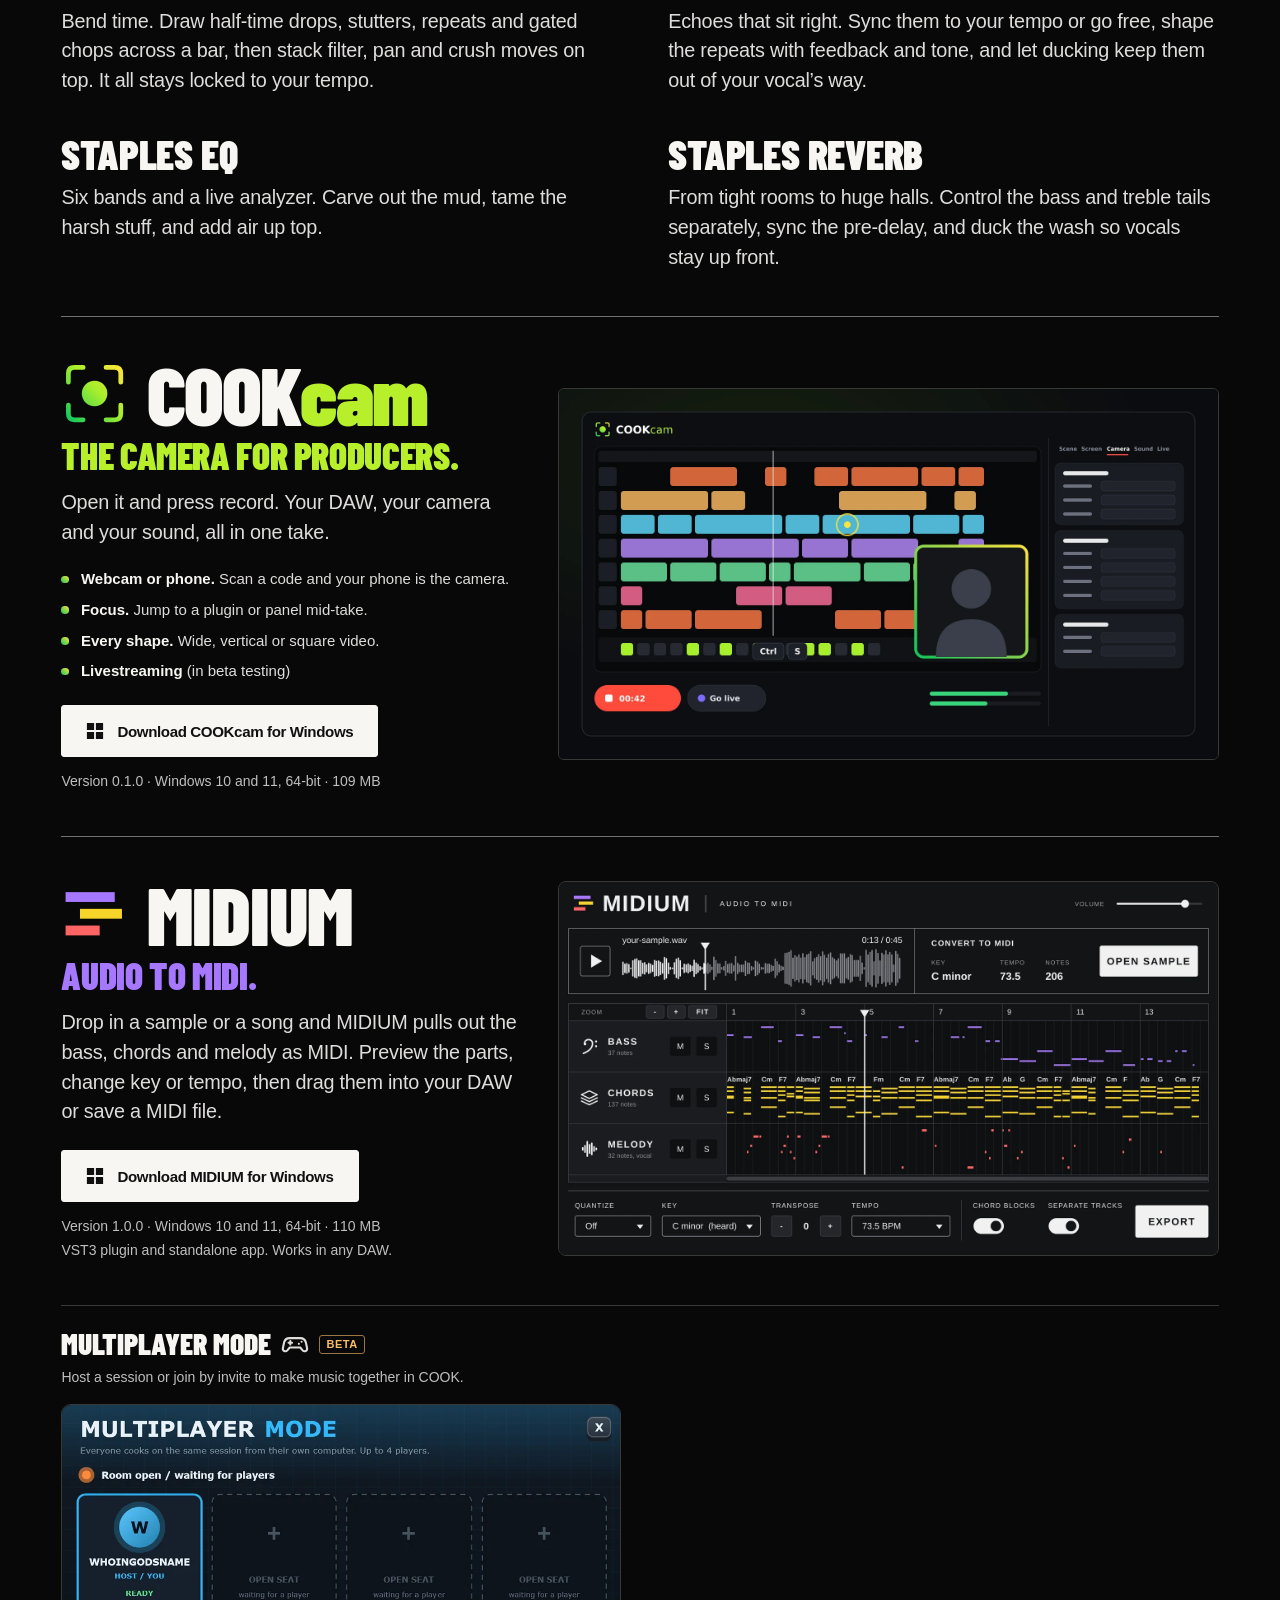
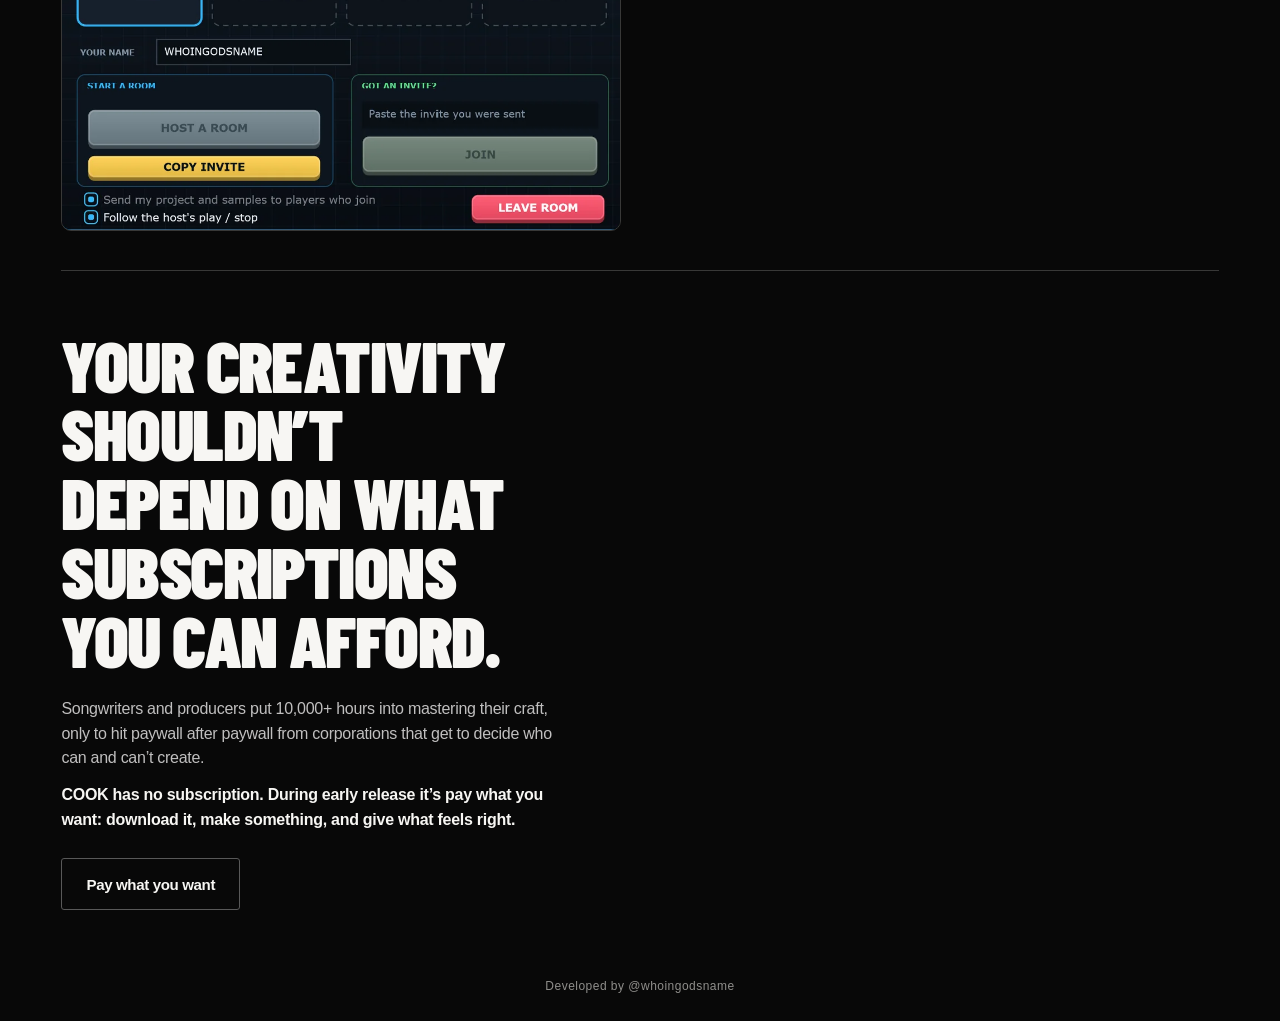
==== commit 1c81b23a: "Update the COOK site" ====
--- a/index.html
+++ b/index.html
@@ -38,13 +38,13 @@
       </section>
       <img class="shot shot-full" src="./assets/shot-full.webp?v=20" srcset="./assets/shot-full-1000.webp?v=20 1000w, ./assets/shot-full.webp?v=20 2000w" sizes="(max-width:1720px) 92vw, 1560px" width="2000" height="1066" decoding="async" alt="The full COOK window: arrangement with audio and pattern tracks, the step sequencer, and the console mixer">
       <div class="cta">
-        <a class="download" id="download" href="https://downloads.cookaudio.app/COOK-Beta-20-Windows-x64-Full.exe">
+        <a class="download" id="download" href="https://downloads.cookaudio.app/COOK-20.1-Beta-Windows-x64-Full.exe">
           <svg width="18" height="18" viewBox="0 0 20 20" fill="currentColor" aria-hidden="true"><path d="M1 1h8v8H1zm10 0h8v8h-8zM1 11h8v8H1zm10 0h8v8h-8z"/></svg>
           Download COOK for Windows
         </a>
         <p class="release-note download-count" id="download-count" hidden><strong>33</strong> downloads and counting</p>
         <p class="promo"><span class="beta">Black Friday</span> Pay what you want while COOK is in early release.</p>
-        <p class="release-note">Beta 20 · Windows 10 and 11, 64-bit · 357 MB</p>
+        <p class="release-note">20.1 Beta · Windows 10 and 11, 64-bit · 357 MB</p>
         <p class="release-note">macOS version coming soon [Maybe]</p>
       </div>
       <section class="features" id="features" aria-label="COOK features" tabindex="-1">
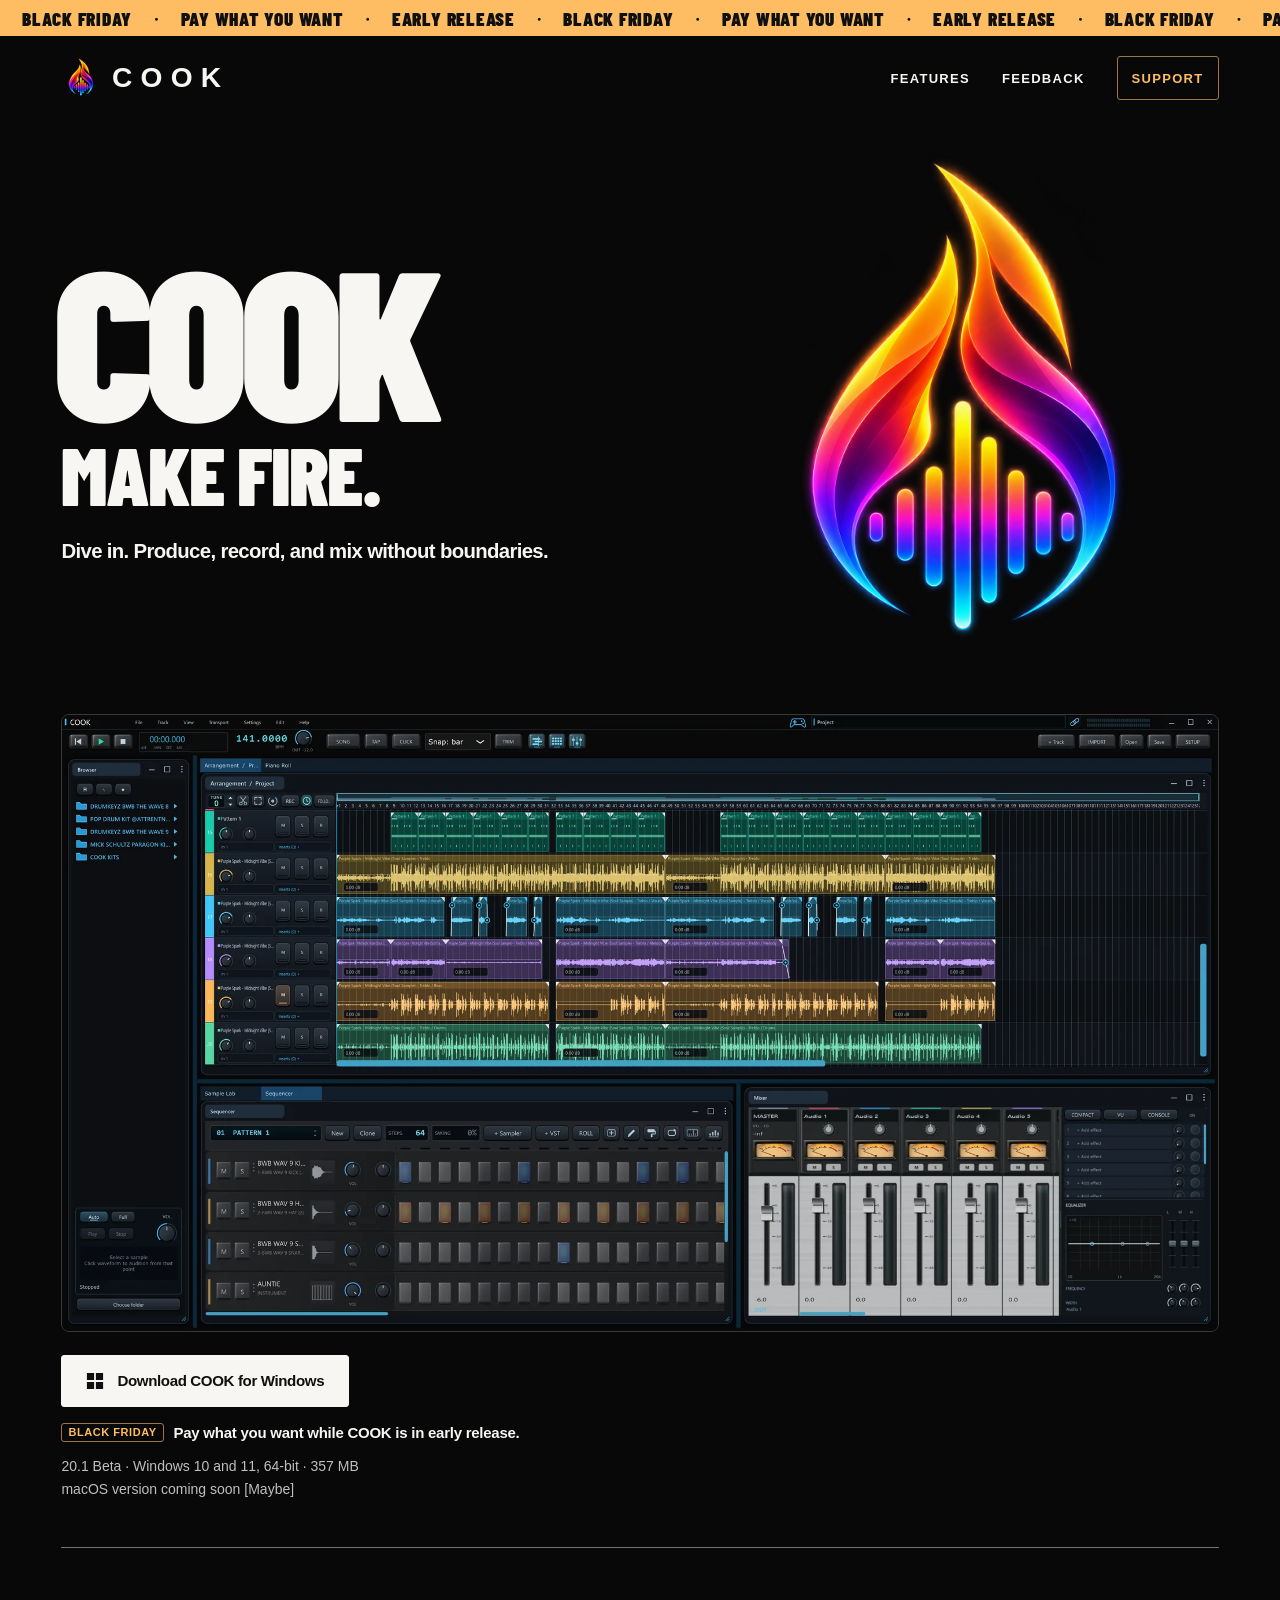
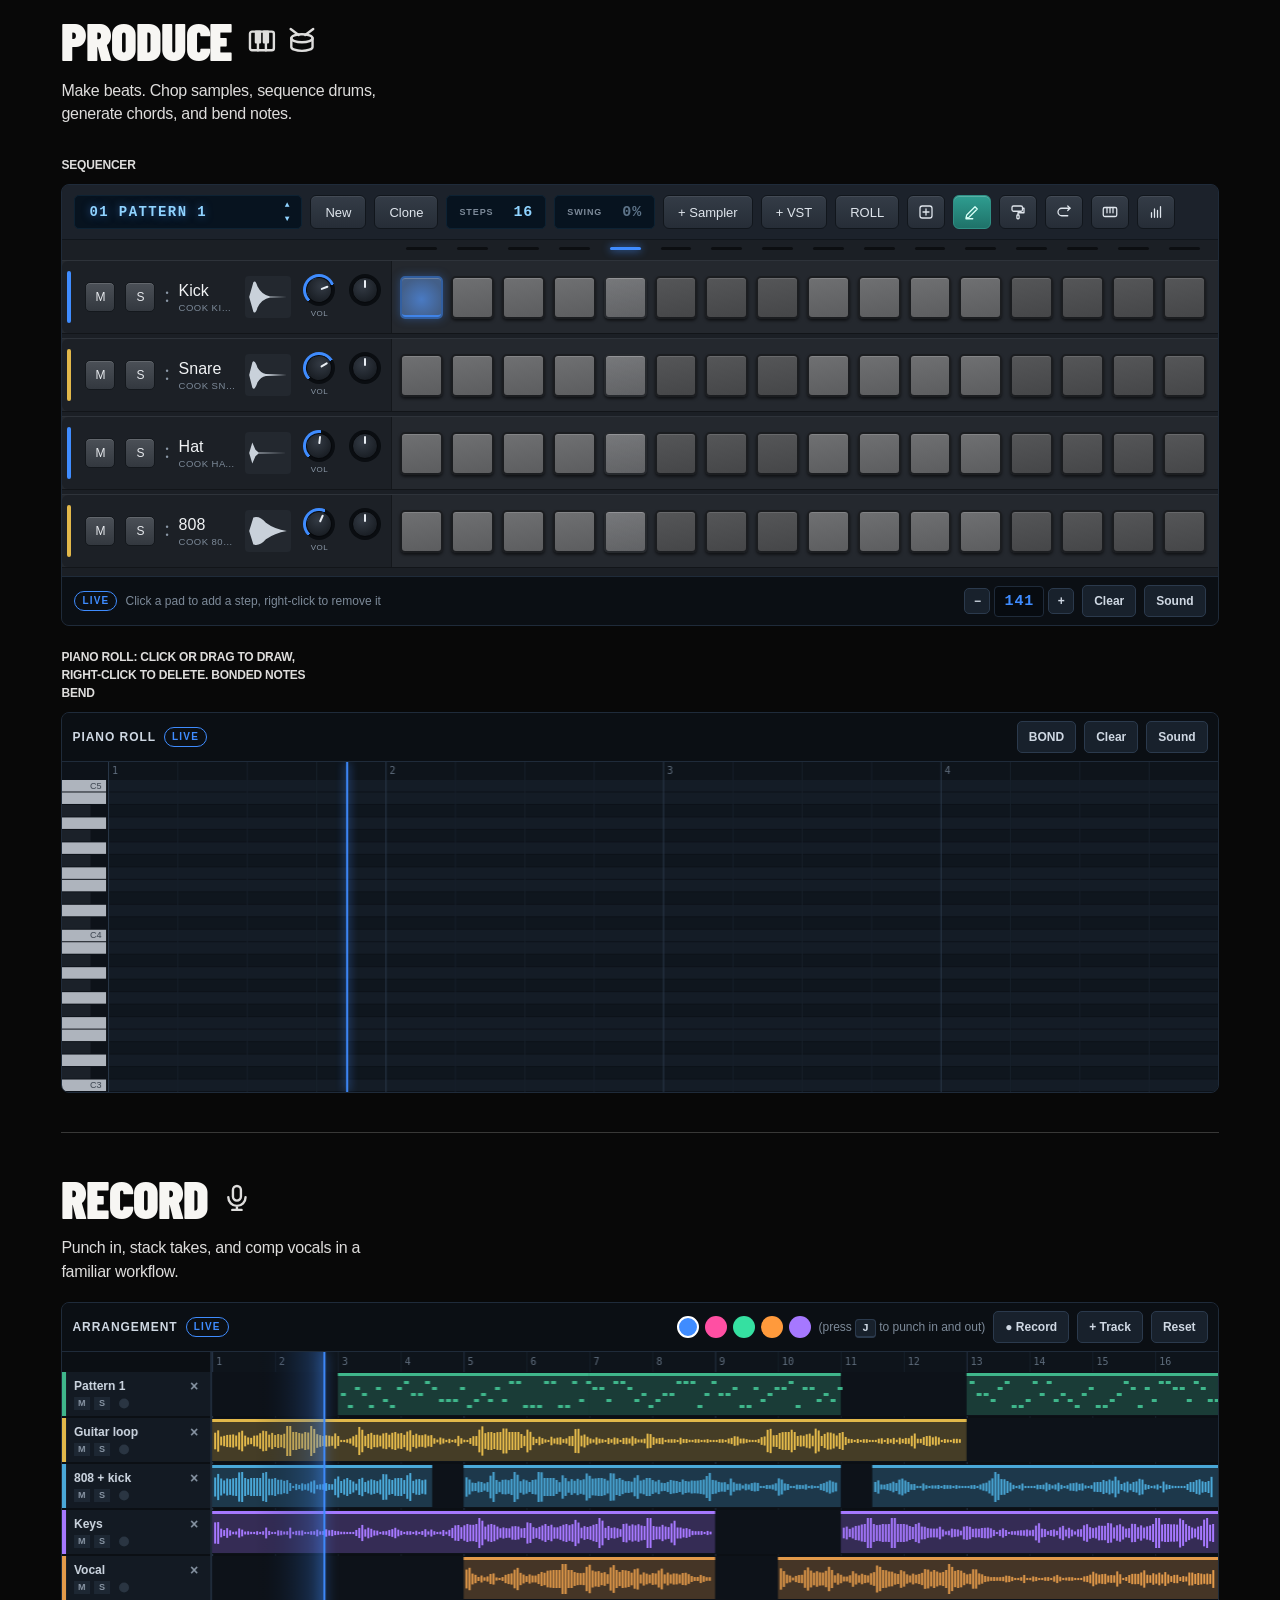
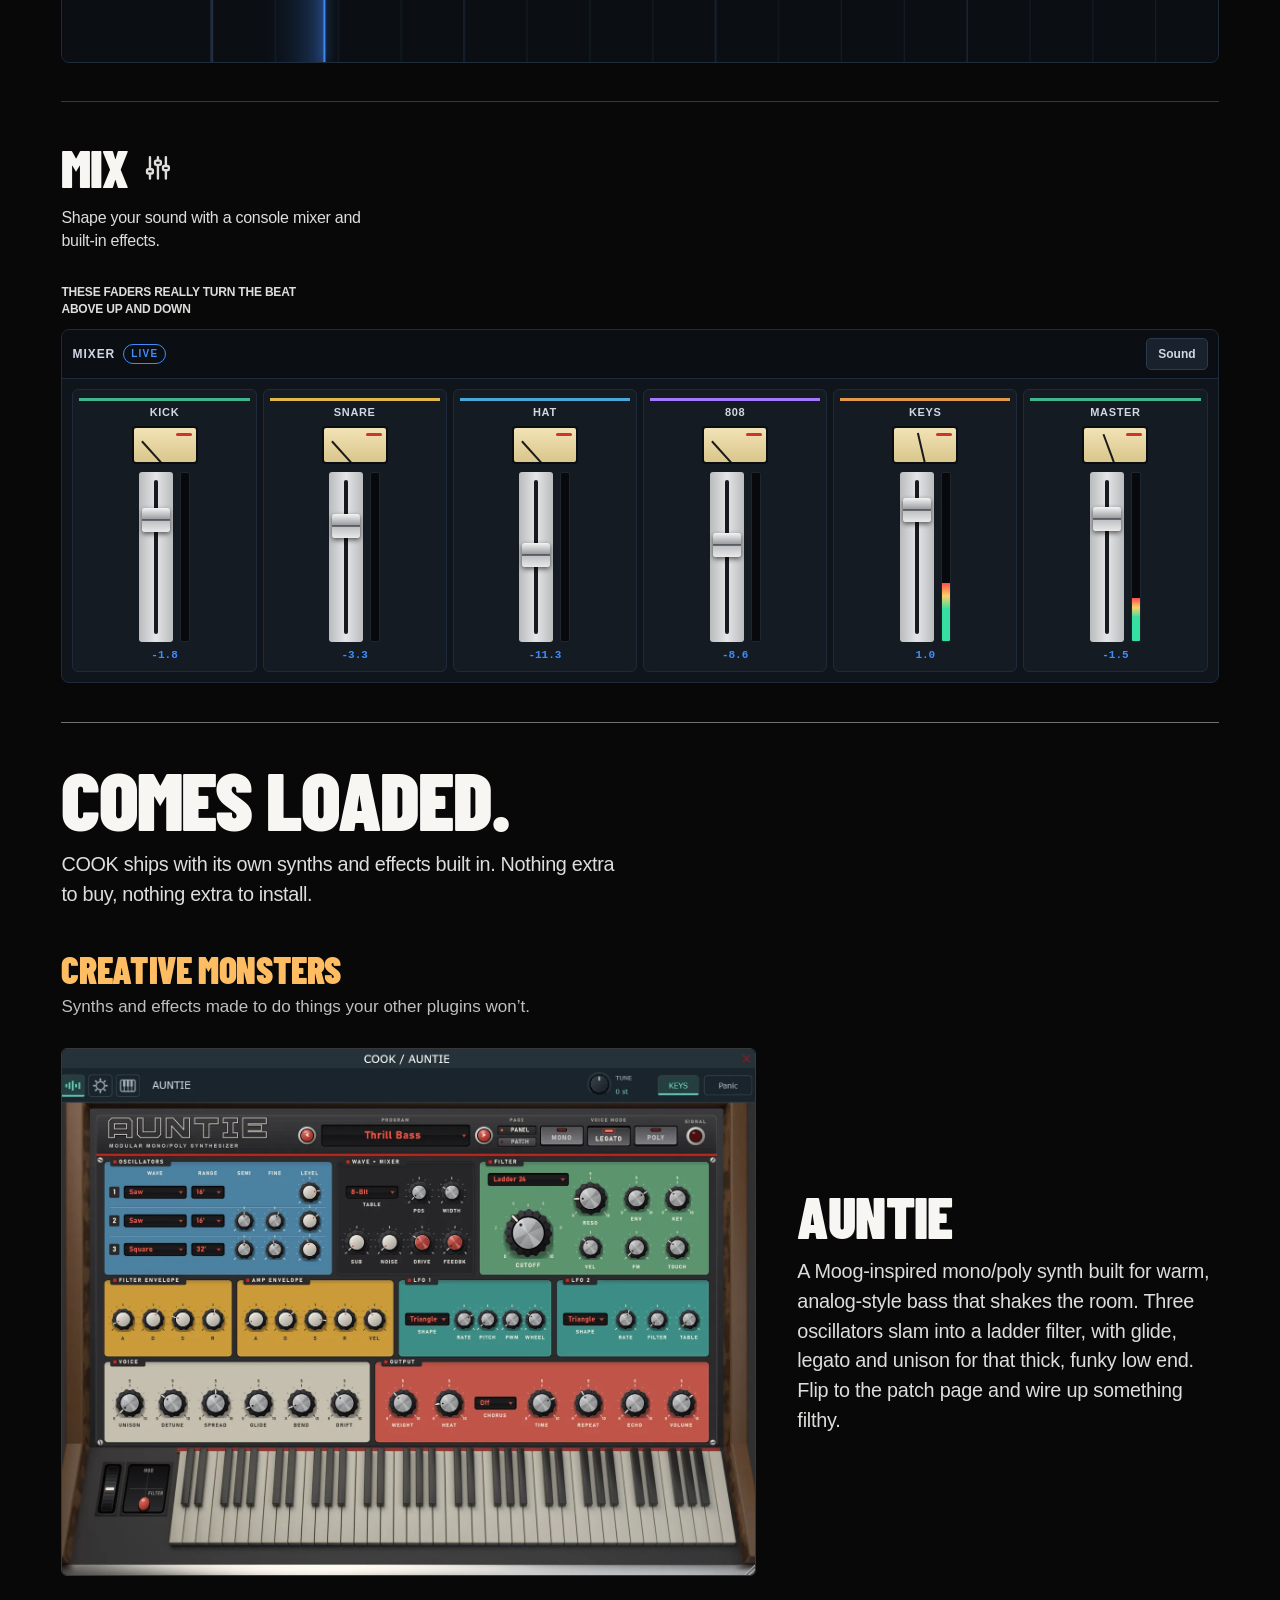
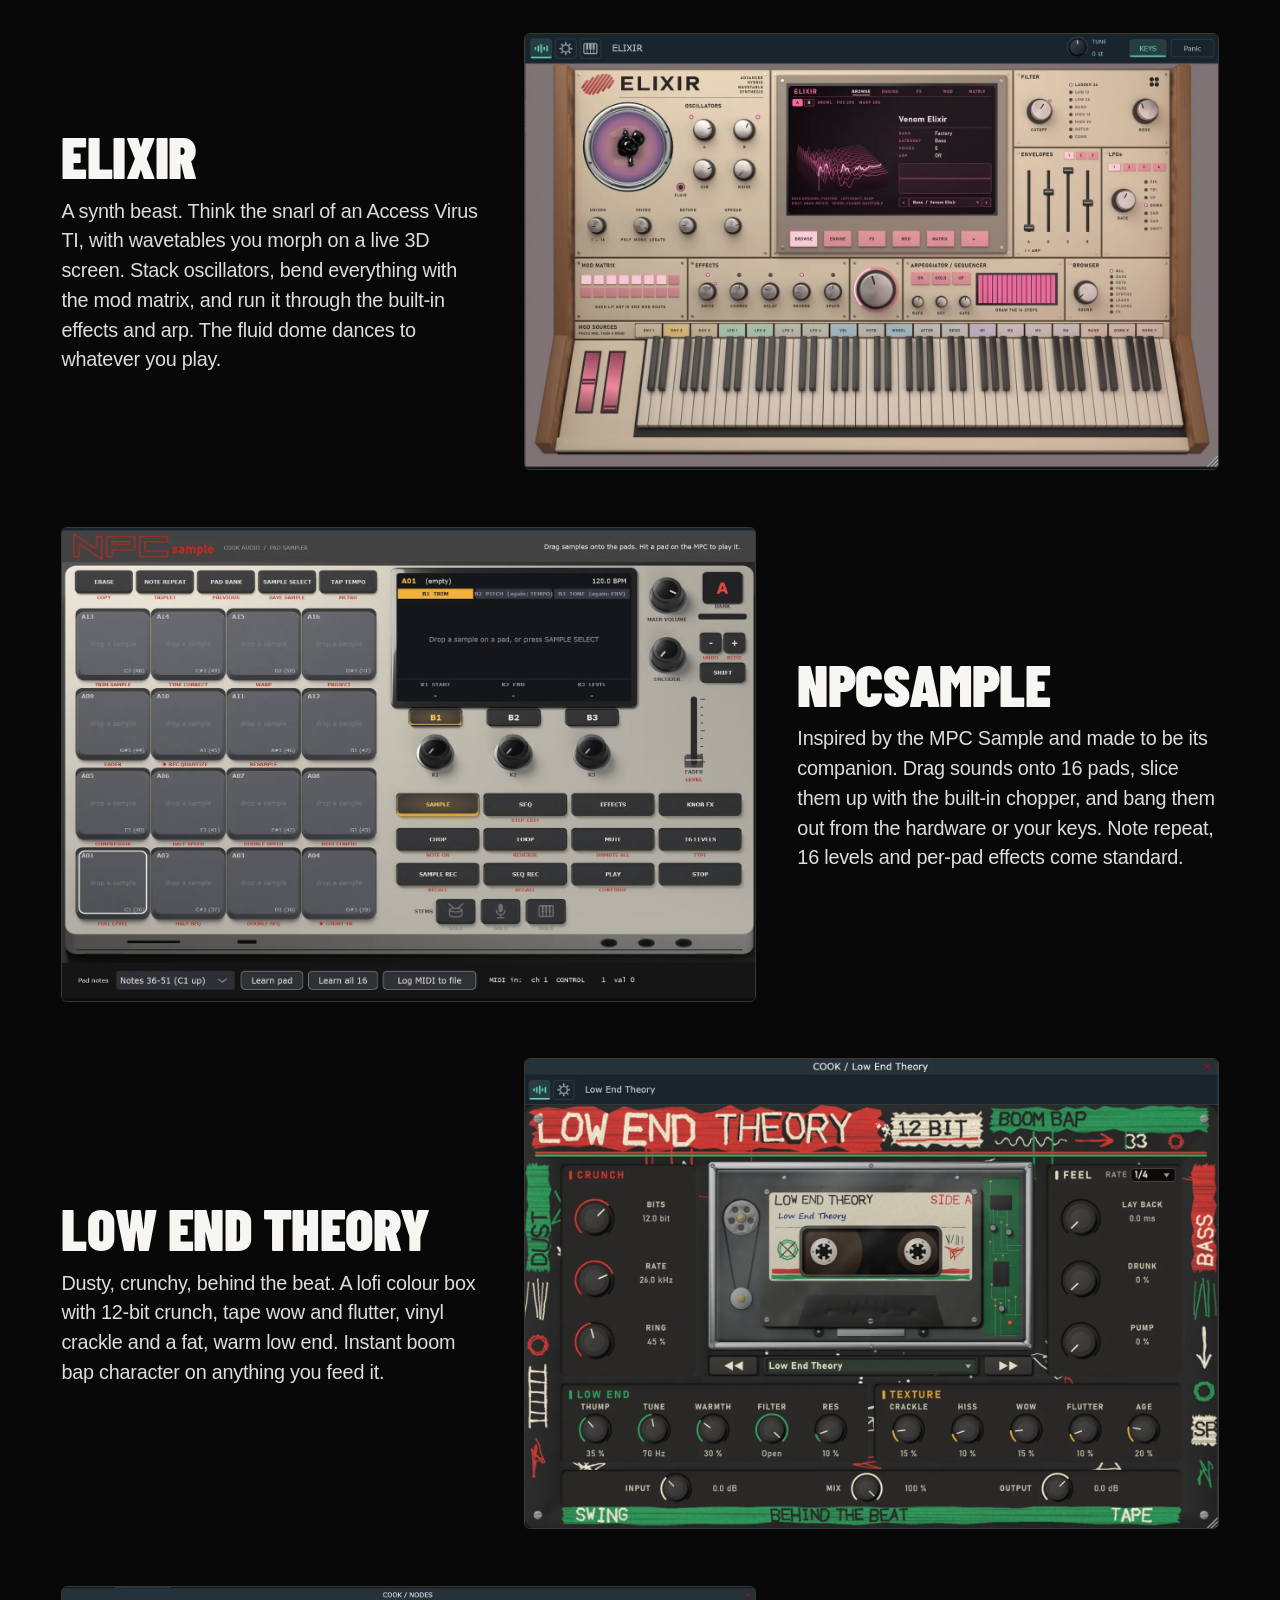
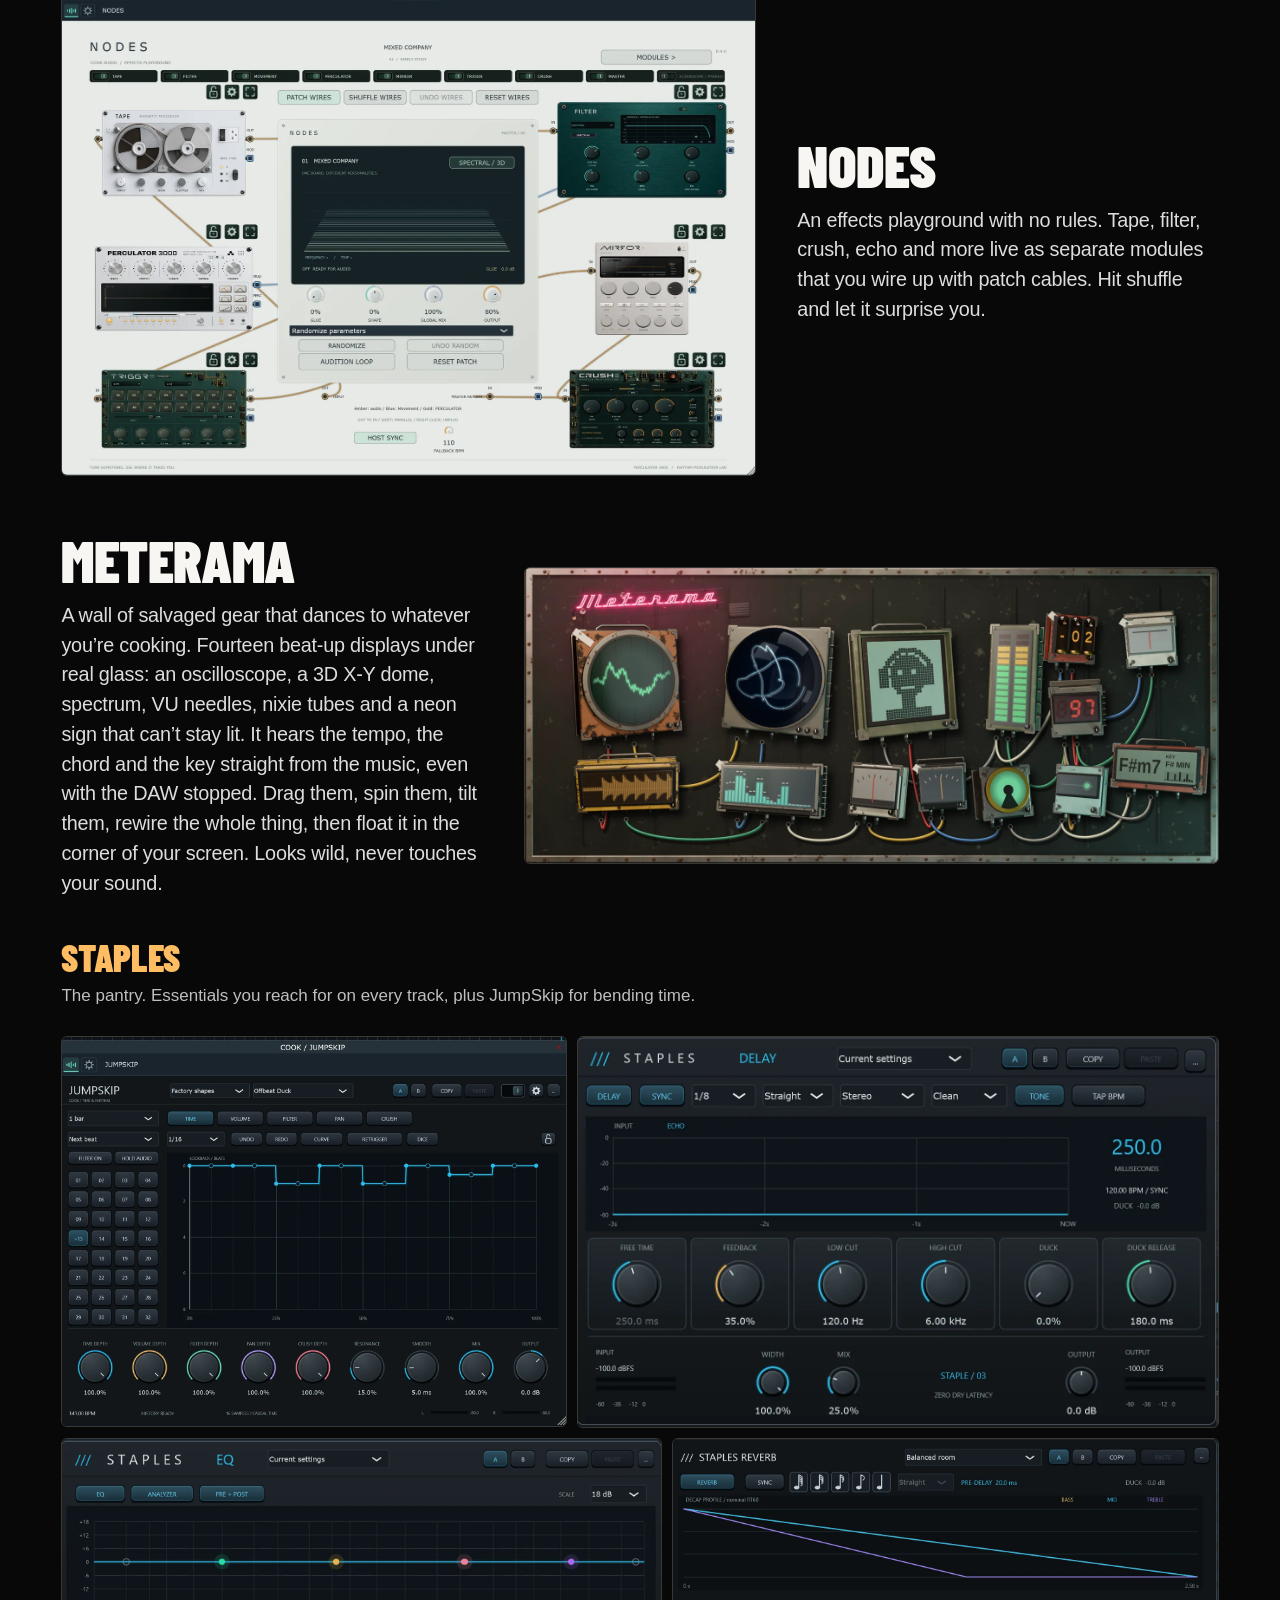
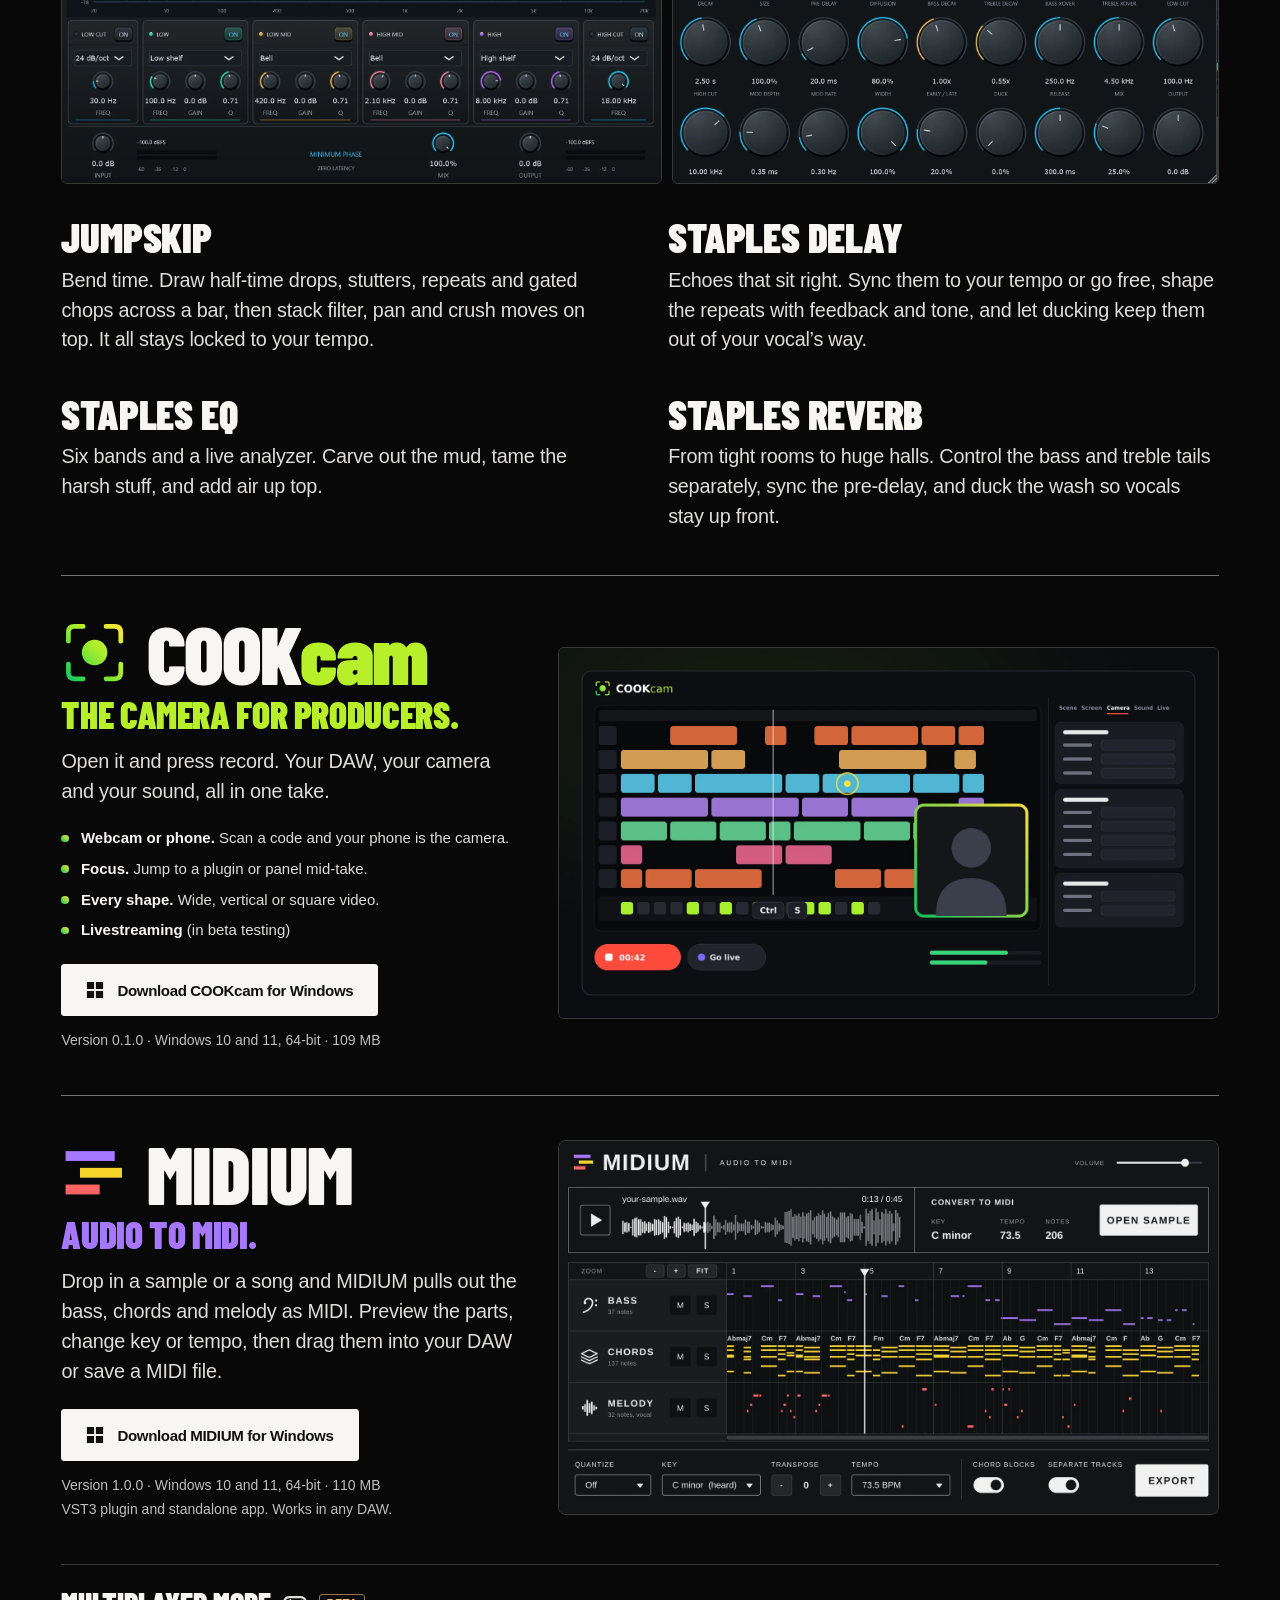
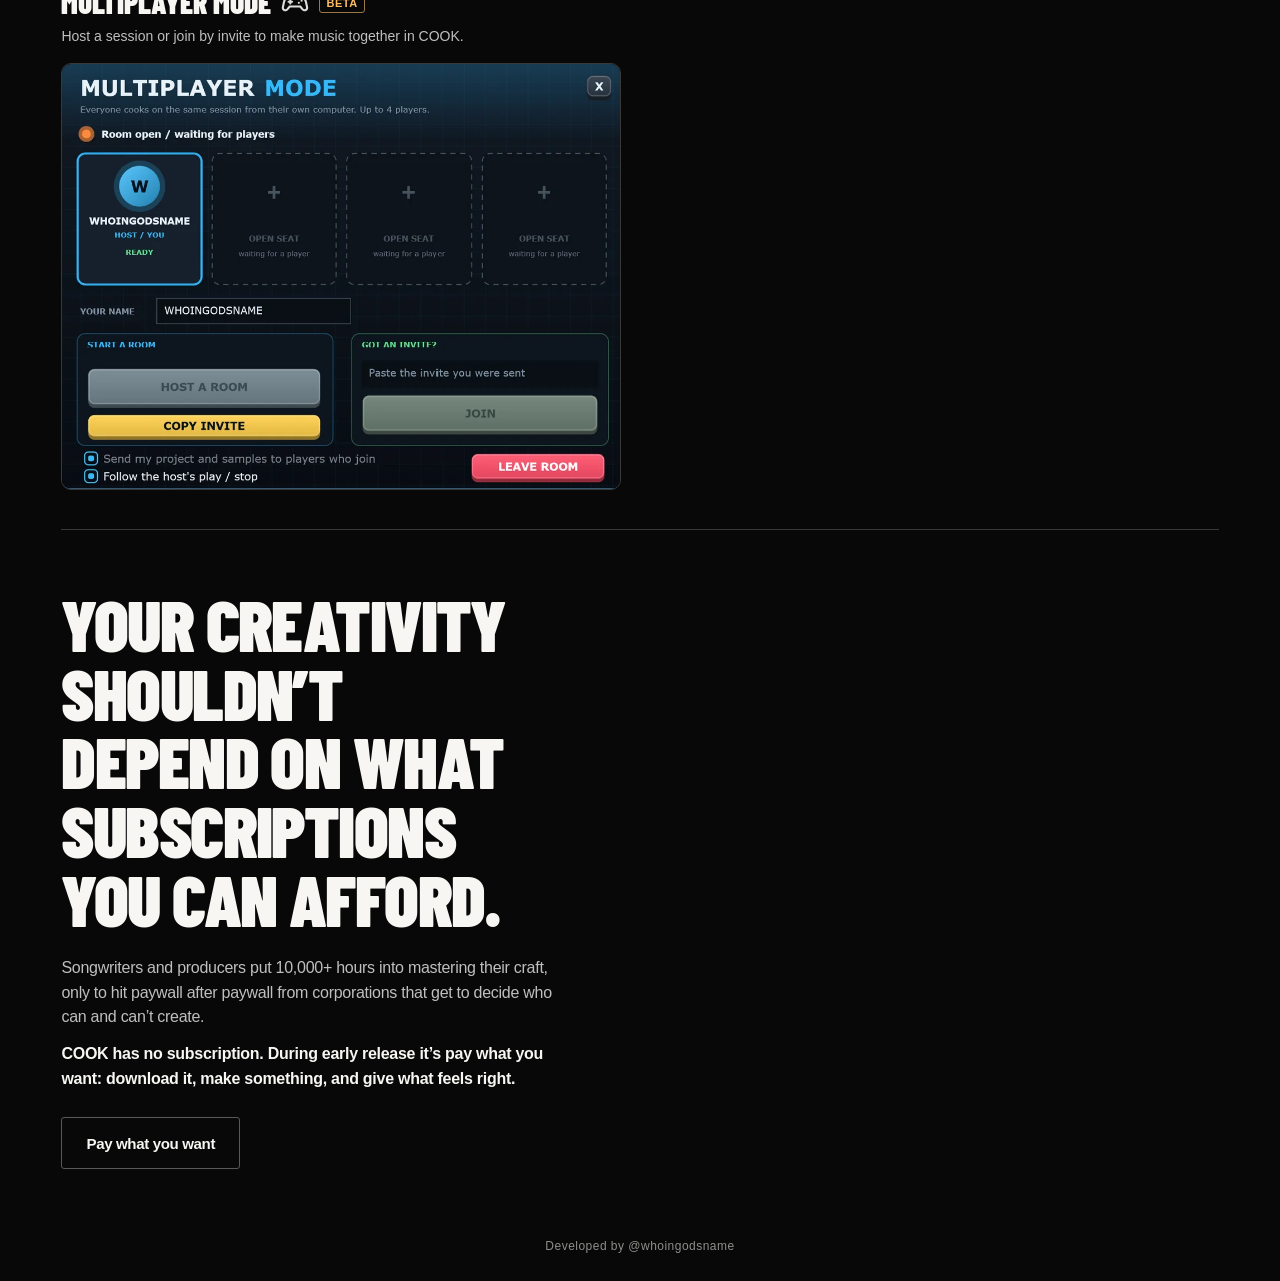
==== commit 24ae739a: "Add the live Produce, Record and Mix panels" ====
--- a/index.html
+++ b/index.html
@@ -12,6 +12,7 @@
   <link rel="icon" type="image/png" href="./assets/icon.png">
   <link rel="preload" as="font" type="font/ttf" href="./assets/barlow-condensed-black.ttf" crossorigin>
   <link rel="stylesheet" href="./styles.css">
+  <link rel="stylesheet" href="./live.css">
 </head>
 <body>
   <a class="skip" href="#main">Skip to content</a>
@@ -48,9 +49,57 @@
         <p class="release-note">macOS version coming soon [Maybe]</p>
       </div>
       <section class="features" id="features" aria-label="COOK features" tabindex="-1">
-        <article><h2>Produce <span class="icons"><svg class="ico" viewBox="0 0 24 24" fill="none" stroke="currentColor" stroke-width="1.8" stroke-linecap="round" stroke-linejoin="round" aria-hidden="true" focusable="false"><rect x="3" y="5" width="18" height="14" rx="1.5"/><path d="M9 13v6M15 13v6"/><path d="M7.5 5h3v8h-3zM13.5 5h3v8h-3z" fill="currentColor"/></svg><svg class="ico" viewBox="0 0 24 24" fill="none" stroke="currentColor" stroke-width="1.8" stroke-linecap="round" stroke-linejoin="round" aria-hidden="true" focusable="false"><ellipse cx="12" cy="10" rx="8" ry="3"/><path d="M4 10v6.5c0 1.7 3.6 3 8 3s8-1.3 8-3V10"/><path d="M3.5 3l6 4.5M20.5 3l-6 4.5"/></svg></span></h2><p>Make beats. Chop samples, sequence drums, generate chords, and bend notes.</p><div class="shots"><img class="shot" src="./assets/shot-sequencer.webp" width="1400" height="424" loading="lazy" decoding="async" alt="The COOK step sequencer with kick, snare and hat rows"><img class="shot" src="./assets/shot-piano.webp" width="1200" height="750" loading="lazy" decoding="async" alt="The COOK piano roll with bent notes and coloured expression curves"></div></article>
-        <article><h2>Record <span class="icons"><svg class="ico" viewBox="0 0 24 24" fill="none" stroke="currentColor" stroke-width="1.8" stroke-linecap="round" stroke-linejoin="round" aria-hidden="true" focusable="false"><rect x="9" y="3" width="6" height="11" rx="3"/><path d="M5.5 11.5a6.5 6.5 0 0 0 13 0M12 18v3M8.5 21h7"/></svg></span></h2><p>Punch in, stack takes, and comp vocals in a familiar workflow.</p><div class="shots"><img class="shot" src="./assets/shot-record.webp" width="1200" height="750" loading="lazy" decoding="async" alt="The COOK arrangement with recorded audio takes and patterns"></div></article>
-        <article><h2>Mix <span class="icons"><svg class="ico" viewBox="0 0 24 24" fill="none" stroke="currentColor" stroke-width="1.8" stroke-linecap="round" stroke-linejoin="round" aria-hidden="true" focusable="false"><path d="M6 4v16M12 4v16M18 4v16"/><rect class="knob" x="3.8" y="13" width="4.4" height="3.2" rx="1"/><rect class="knob" x="9.8" y="6.5" width="4.4" height="3.2" rx="1"/><rect class="knob" x="15.8" y="10.5" width="4.4" height="3.2" rx="1"/></svg></span></h2><p>Shape your sound with a console mixer and built-in effects.</p><div class="shots"><img class="shot" src="./assets/shot-mix.webp" width="1200" height="750" loading="lazy" decoding="async" alt="The COOK console mixer with VU meters and faders"></div></article>
+        <article><h2>Produce <span class="icons"><svg class="ico" viewBox="0 0 24 24" fill="none" stroke="currentColor" stroke-width="1.8" stroke-linecap="round" stroke-linejoin="round" aria-hidden="true" focusable="false"><rect x="3" y="5" width="18" height="14" rx="1.5"/><path d="M9 13v6M15 13v6"/><path d="M7.5 5h3v8h-3zM13.5 5h3v8h-3z" fill="currentColor"/></svg><svg class="ico" viewBox="0 0 24 24" fill="none" stroke="currentColor" stroke-width="1.8" stroke-linecap="round" stroke-linejoin="round" aria-hidden="true" focusable="false"><ellipse cx="12" cy="10" rx="8" ry="3"/><path d="M4 10v6.5c0 1.7 3.6 3 8 3s8-1.3 8-3V10"/><path d="M3.5 3l6 4.5M20.5 3l-6 4.5"/></svg></span></h2><p>Make beats. Chop samples, sequence drums, generate chords, and bend notes.</p><div class="shots"><p class="live-cap">Sequencer</p><div class="live" id="seq" data-owner="seq">
+      <div class="sq-bar">
+        <div class="sq-lcd"><span id="sqPat">01  PATTERN 1</span><span class="sq-chev"><button id="sqUp" aria-label="Next pattern">▲</button><button id="sqDn" aria-label="Previous pattern">▼</button></span></div>
+        <button class="sq-b" id="sqNew">New</button>
+        <span class="sq-b dead" aria-hidden="true">Clone</span>
+        <div class="sq-steps">STEPS <b>16</b></div>
+        <div class="sq-steps">SWING <b class="off">0%</b></div>
+        <span class="sq-b dead" aria-hidden="true">+ Sampler</span>
+        <span class="sq-b dead" aria-hidden="true">+ VST</span>
+        <button class="sq-b" id="sqRoll">ROLL</button>
+        <span class="sq-b ic dead " aria-hidden="true"><svg viewBox="0 0 24 24"><rect x="4" y="4" width="16" height="16" rx="3"/><path d="M12 8v8M8 12h8"/></svg></span>
+        <span class="sq-b ic dead act" aria-hidden="true"><svg viewBox="0 0 24 24"><path d="M4 20l4-1L19 8l-3-3L5 16z"/><path d="M4 21h9"/></svg></span>
+        <span class="sq-b ic dead " aria-hidden="true"><svg viewBox="0 0 24 24"><rect x="4" y="4" width="14" height="7" rx="2"/><path d="M18 7h2v6h-8v3"/><rect x="10.5" y="16" width="3" height="5" rx="1"/></svg></span>
+        <span class="sq-b ic dead " aria-hidden="true"><svg viewBox="0 0 24 24"><path d="M17 4l3 3-3 3"/><path d="M20 7H9a5 5 0 000 10h8"/></svg></span>
+        <span class="sq-b ic dead" aria-hidden="true"><svg viewBox="0 0 24 24"><rect x="3" y="6" width="18" height="12" rx="2"/><path d="M8 6v7M12 6v7M16 6v7"/></svg></span>
+        <span class="sq-b ic dead " aria-hidden="true"><svg viewBox="0 0 24 24"><path d="M6 19v-6M10 19V8M14 19v-9M18 19V5"/></svg></span>
+      </div>
+      <div class="seq-rows" id="seqRows"></div>
+      <div class="sq-foot">
+        <span class="sp"><span class="pill" data-pill>Live</span> Click a pad to add a step, right-click to remove it</span>
+        <span class="tempo"><button class="btn" id="bpmDn" aria-label="Tempo down">−</button><span class="lcd" id="bpm">141</span><button class="btn" id="bpmUp" aria-label="Tempo up">+</button></span>
+        <button class="btn" id="seqClear">Clear</button>
+        <button class="btn snd" data-snd="seq">Sound</button>
+      </div>
+    </div><p class="live-cap">Piano Roll: click or drag to draw, right-click to delete. Bonded notes bend</p><div class="live" id="pr" data-owner="pr">
+      <div class="bar">
+        <span class="title">Piano Roll <span class="pill" data-pill>Live</span></span>
+        <button class="btn" id="prBond" aria-pressed="false" title="When on, a note you draw where another note ends is bonded to it and the sound bends into it">BOND</button>
+        <button class="btn" id="prClear">Clear</button>
+        <button class="btn snd" data-snd="pr">Sound</button>
+      </div>
+      <canvas id="prCv" aria-label="Live piano roll. Notes are added one at a time. Click to add your own."></canvas>
+    </div></div></article>
+        <article><h2>Record <span class="icons"><svg class="ico" viewBox="0 0 24 24" fill="none" stroke="currentColor" stroke-width="1.8" stroke-linecap="round" stroke-linejoin="round" aria-hidden="true" focusable="false"><rect x="9" y="3" width="6" height="11" rx="3"/><path d="M5.5 11.5a6.5 6.5 0 0 0 13 0M12 18v3M8.5 21h7"/></svg></span></h2><p>Punch in, stack takes, and comp vocals in a familiar workflow.</p><div class="shots"><div class="live" id="hero" data-owner="hero">
+      <div class="bar">
+        <span class="title">Arrangement <span class="pill" data-pill>Live</span></span>
+        <span class="swatches" id="swatches" role="group" aria-label="Theme colour"></span>
+        <span class="jhint">(press <kbd>J</kbd> to punch in and out)</span>
+        <button class="btn rec" id="recBtn">● Record</button>
+        <button class="btn" id="addBtn">+ Track</button>
+        <button class="btn" id="resetBtn">Reset</button>
+      </div>
+      <canvas id="heroCv" aria-label="Live COOK arrangement: tracks are recorded, removed and recoloured. Click the × on a track to remove it."></canvas>
+    </div></div></article>
+        <article><h2>Mix <span class="icons"><svg class="ico" viewBox="0 0 24 24" fill="none" stroke="currentColor" stroke-width="1.8" stroke-linecap="round" stroke-linejoin="round" aria-hidden="true" focusable="false"><path d="M6 4v16M12 4v16M18 4v16"/><rect class="knob" x="3.8" y="13" width="4.4" height="3.2" rx="1"/><rect class="knob" x="9.8" y="6.5" width="4.4" height="3.2" rx="1"/><rect class="knob" x="15.8" y="10.5" width="4.4" height="3.2" rx="1"/></svg></span></h2><p>Shape your sound with a console mixer and built-in effects.</p><div class="shots"><p class="live-cap">These faders really turn the beat above up and down</p><div class="live" id="mix" data-owner="seq">
+      <div class="bar">
+        <span class="title">Mixer <span class="pill" data-pill>Live</span></span>
+        <button class="btn snd" data-snd="seq">Sound</button>
+      </div>
+      <div class="strips" id="strips"></div>
+    </div></div></article>
       </section>
       <section class="plugins" id="plugins" aria-labelledby="plugins-title" tabindex="-1">
         <h2 id="plugins-title">Comes loaded.</h2>
@@ -150,5 +199,6 @@
   </dialog>
   <script src="./donate.js" defer></script>
   <script src="./counter.js" defer></script>
+  <script src="./live.js" defer></script>
 </body>
 </html>
--- a/live.css
+++ b/live.css
@@ -0,0 +1,106 @@
+/* COOK live sections: the Produce, Record and Mix panels that play themselves and can be clicked. */
+:root{--acc:#3f8cff;--panel:#10151c;--panel2:#0b0f14;--edge:#1f2b3a;--txt:#cfd8e3;--dim:#7d8a99}
+.live-cap{margin:clamp(10px,1vw,16px) 0 0;font:700 12px/1.3 var(--sans);letter-spacing:.12em;text-transform:uppercase;color:var(--muted);max-width:none}
+.features .live-cap{font-size:12px}
+.live{max-width:1280px;width:100%}
+/* The live panels need the full page width to be playable, so above phone size Produce, Record and Mix sit one under another instead of three across. */
+@media(min-width:681px){.features{grid-template-columns:1fr;gap:0;padding-bottom:0}.features article{padding:clamp(26px,3vw,50px) 0;border-bottom:1px solid var(--line)}.features article:last-child{border-bottom:0}.features .shots{margin-top:clamp(14px,1.4vw,24px)}}
+.live{position:relative;background:var(--panel);border:1px solid var(--edge);border-radius:8px;overflow:hidden;color:var(--txt);
+  font-size:12px;user-select:none;-webkit-user-select:none;touch-action:manipulation}
+.live .bar{display:flex;align-items:center;gap:8px;flex-wrap:wrap;padding:8px 10px;background:var(--panel2);border-bottom:1px solid var(--edge)}
+.live .bar .title{font-weight:700;letter-spacing:.08em;text-transform:uppercase;color:var(--txt);margin-right:auto;display:flex;align-items:center;gap:8px}
+.live .pill{font:700 10px/1 var(--sans);letter-spacing:.12em;padding:4px 7px;border-radius:99px;border:1px solid var(--acc);color:var(--acc);text-transform:uppercase}
+.live .pill.you{border-color:#ffd166;color:#ffd166}
+.live .btn{appearance:none;border:1px solid #2b3a4d;background:#18212c;color:var(--txt);font:600 12px/1 var(--sans);padding:8px 11px;border-radius:5px;cursor:pointer;min-height:32px}
+.live .btn:hover{background:#202c3a}
+.live .btn:focus-visible,.live .step:focus-visible,.live .sw:focus-visible{outline:2px solid #5fdcfe;outline-offset:2px}
+.live .btn.on{background:var(--acc);border-color:var(--acc);color:#06101e}
+.live .btn.rec.on{background:#ff3b4e;border-color:#ff3b4e;color:#fff}
+.live .lcd{font:700 15px/1 ui-monospace,Consolas,monospace;color:var(--acc);background:#070b10;border:1px solid var(--edge);border-radius:4px;padding:7px 9px;letter-spacing:.06em}
+.live canvas{display:block;width:100%}
+.live .jhint{color:var(--dim);font-size:12px;white-space:nowrap}
+.live .jhint kbd{font:700 11px/1 ui-monospace,Consolas,monospace;color:var(--txt);background:#18212c;border:1px solid #2b3a4d;border-bottom-width:2px;border-radius:4px;padding:2px 6px}
+@media(hover:none){.live .jhint{display:none}}
+.live .swatches{display:flex;gap:6px;align-items:center}
+.live .sw{width:22px;height:22px;border-radius:50%;border:2px solid transparent;cursor:pointer;padding:0}
+.live .sw.on{border-color:#fff}
+#heroCv{height:310px;cursor:pointer}
+#seq{background:#1b1f25;--lw:330px}
+.live .sq-bar{display:flex;align-items:center;gap:8px;padding:10px 12px;overflow-x:auto;background:#1c222b;border-bottom:1px solid #11161c}
+.live .sq-lcd{display:flex;align-items:center;justify-content:space-between;gap:14px;flex:none;min-width:228px;height:34px;padding:0 6px 0 14px;background:#07131f;border:1px solid #0d2233;border-radius:5px;
+  font:700 14px/1 ui-monospace,Consolas,monospace;color:#8fd3ff;letter-spacing:.1em;white-space:nowrap;text-shadow:0 0 8px #3f8cff88}
+.live .sq-chev{display:grid}
+.live .sq-chev button{appearance:none;border:0;background:none;color:#8fd3ff;font-size:8px;line-height:1;padding:3px 6px;cursor:pointer}
+.live .sq-b{appearance:none;flex:none;height:34px;padding:0 14px;border-radius:6px;border:1px solid #11161c;background:linear-gradient(#343c47,#262d37);color:#dfe5ec;
+  font:500 13px/1 var(--sans);box-shadow:inset 0 1px 0 #ffffff14;white-space:nowrap;cursor:pointer}
+.live .sq-b:hover{background:linear-gradient(#3b4450,#2b333e)}
+.live .sq-b{display:inline-flex;align-items:center;justify-content:center}
+.live .sq-b.dead{pointer-events:none}
+.live .sq-b.ic{width:38px;padding:0;display:grid;place-items:center}
+.live .sq-b.ic svg{width:18px;height:18px;fill:none;stroke:currentColor;stroke-width:1.7;stroke-linecap:round;stroke-linejoin:round}
+.live .sq-b.act{color:#d8fff7;border-color:#2f8f84;background:linear-gradient(#2f9d90,#1f7269);box-shadow:inset 0 1px 0 #ffffff33}
+.live .sq-b.act2{color:#9fc6ff;border-color:var(--acc);box-shadow:inset 0 -3px 0 var(--acc)}
+.live .sq-steps{display:flex;align-items:center;justify-content:space-between;gap:20px;flex:none;height:34px;padding:0 12px;background:#07131f;border:1px solid #0d2233;border-radius:5px;
+  font:700 9px/1 var(--sans);color:#7d8a99;letter-spacing:.1em}
+.live .sq-steps b{font:700 15px/1 ui-monospace,Consolas,monospace;color:#8fd3ff}
+.live .sq-steps b.off{color:#5d7388}
+.live .seq-rows{padding:0 0 8px;overflow-x:auto}
+.live .seq-row,.live .seq-lamps{display:grid;grid-template-columns:var(--lw) repeat(16,minmax(30px,1fr));gap:8px;align-items:center;min-width:940px;padding-right:12px}
+.live .seq-lamps{height:16px}
+.live .lamp{height:3px;border-radius:2px;background:#0c0e11;margin:0 14%}
+.live .lamp.now{background:var(--acc);box-shadow:0 0 8px var(--acc)}
+.live .seq-row{background:#24282e;border-top:1px solid #2e333a;border-bottom:1px solid #121519;margin-top:4px}
+.live .seq-head{display:flex;align-items:center;gap:10px;height:72px;padding:0 8px 0 5px;background:#1c2026;border-right:1px solid #14171b;border-radius:6px 0 0 6px}
+.live .seq-head::before{content:"";width:4px;align-self:stretch;margin:10px 4px 10px 0;border-radius:2px;background:var(--rc);flex:none}
+.live .ms{appearance:none;flex:none;width:30px;height:30px;border-radius:5px;border:1px solid #14181d;background:linear-gradient(#4b5057,#33383f);color:#e6e9ed;font:500 12px/1 var(--sans);
+  box-shadow:inset 0 1px 0 #ffffff22;cursor:pointer;padding:0}
+.live .ms.on{background:#e2b84a;color:#111}
+.live .ms.s.on{background:#4fd9c2;color:#06201c}
+.live .grip{color:#8a97a6;font-size:9px;line-height:.9;flex:none}
+.live .nmw{flex:1;min-width:0;display:grid;gap:3px}
+.live .nmw b{font:400 16px/1.15 var(--sans);color:#f1f3f5;white-space:nowrap;overflow:hidden;text-overflow:ellipsis}
+.live .nmw small{white-space:nowrap;overflow:hidden;text-overflow:ellipsis;font:500 9.5px/1 var(--sans);letter-spacing:.05em;color:#7d8a99;text-transform:uppercase}
+.live .nmw svg{width:78px;height:13px;display:block}
+.live .wavebox{width:46px;height:42px;background:#23282f;border-radius:4px;flex:none}
+.live .wavebox svg{width:100%;height:100%}
+.live .sk{width:36px;flex:none;display:grid;justify-items:center;gap:4px;font:500 8px/1 var(--sans);color:#8a97a6;letter-spacing:.06em;height:46px;align-content:start}
+.live .sk u{--v:.7;width:32px;height:32px;border-radius:50%;display:grid;place-items:center;text-decoration:none;background:conic-gradient(from 225deg,var(--acc) 0 calc(var(--v)*270deg),#0a0d11 0)}
+.live .sk.pan u{background:#0a0d11}
+.live .sk i{width:26px;height:26px;border-radius:50%;background:radial-gradient(circle at 40% 35%,#333a44,#11151a);border:1px solid #07090c;position:relative;display:block}
+.live .sk i::after{content:"";position:absolute;left:50%;top:2px;width:2px;height:8px;margin-left:-1px;background:#e9eef4;border-radius:1px}
+.live .step{appearance:none;aspect-ratio:1;border-radius:5px;border:2px solid #1b1d20;cursor:pointer;padding:0;
+  background:linear-gradient(170deg,#6f7072,#5c5d5f);box-shadow:inset 0 1px 0 #838486,0 2px 3px #0008;transition:filter .08s}
+.live .step.b{background:linear-gradient(170deg,#555658,#454648);box-shadow:inset 0 1px 0 #68696b,0 2px 3px #0008}
+.live .step:hover{filter:brightness(1.15)}
+.live .step.now{filter:brightness(1.4)}
+.live .step.on{background:radial-gradient(circle at 50% 55%,color-mix(in srgb,var(--rc) 62%,#5a5d61),color-mix(in srgb,var(--rc) 34%,#45484c) 75%);
+  border-color:color-mix(in srgb,var(--rc) 55%,#23272c);box-shadow:inset 0 1px 0 #ffffff33,inset 0 -3px 0 -1px color-mix(in srgb,var(--rc) 80%,transparent),0 0 10px color-mix(in srgb,var(--rc) 35%,transparent)}
+.live .step.on.now{background:radial-gradient(circle at 50% 50%,color-mix(in srgb,var(--rc) 70%,#fff),var(--rc) 70%);box-shadow:0 0 18px var(--rc),inset 0 1px 0 #ffffff66}
+.live .step.pop{animation:cook-pop .3s}
+@keyframes cook-pop{0%{transform:scale(.4)}60%{transform:scale(1.2)}100%{transform:scale(1)}}
+.live .sq-foot{display:flex;align-items:center;gap:8px;flex-wrap:wrap;padding:8px 12px;background:var(--panel2);border-top:1px solid var(--edge)}
+.live .sq-foot .sp{margin-right:auto;display:flex;align-items:center;gap:8px;color:var(--dim)}
+.live .tempo{display:flex;align-items:center;gap:4px}
+.live .tempo button{width:26px;min-height:26px;padding:0}
+#prCv{height:330px;cursor:crosshair;touch-action:none}
+.live .strips{display:flex;gap:6px;padding:10px;overflow-x:auto}
+.live .strip{flex:1 0 82px;background:#151b23;border:1px solid var(--edge);border-radius:6px;padding:8px 6px 10px;display:flex;flex-direction:column;align-items:center;gap:8px}
+.live .strip .nm{font-weight:700;font-size:11px;letter-spacing:.06em;border-top:3px solid var(--rc);padding-top:5px;width:100%;text-align:center}
+.live .vu{width:66px;height:38px;background:linear-gradient(#f2e3b6,#d9c68c);border-radius:4px;border:2px solid #0a0d11;position:relative;overflow:hidden}
+.live .vu i{position:absolute;left:50%;bottom:-6px;width:2px;height:36px;background:#1a1a1a;transform-origin:50% 100%;transform:rotate(-42deg)}
+.live .vu b{position:absolute;right:4px;top:5px;width:16px;height:3px;background:#d0342c;border-radius:2px}
+.live .fwrap{display:flex;gap:7px;height:170px;width:100%;justify-content:center}
+.live .ftrack{position:relative;width:34px;background:linear-gradient(90deg,#b9bbbd,#e4e5e6,#b9bbbd);border-radius:3px;cursor:grab;touch-action:none}
+.live .ftrack::before{content:"";position:absolute;left:50%;top:8px;bottom:8px;width:4px;margin-left:-2px;background:#16191d;border-radius:2px}
+.live .fcap{position:absolute;left:3px;right:3px;height:24px;margin-top:-12px;border-radius:3px;background:linear-gradient(#f4f4f4,#9c9fa3 45%,#2a2d31 50%,#bfc1c4 55%,#e9e9e9);box-shadow:0 2px 5px #0009}
+.live .meter{width:10px;background:#07090c;border:1px solid #20262e;border-radius:2px;position:relative;overflow:hidden}
+.live .meter i{position:absolute;left:0;right:0;bottom:0;height:0;background:linear-gradient(#ff4d4d,#ffd166 22%,#35e0a1 45%)}
+.live .db{font:700 11px/1 ui-monospace,Consolas,monospace;color:var(--acc)}
+@media(max-width:640px){#heroCv{height:260px}
+#seq{--lw:118px}
+.live .seq-row,.live .seq-lamps{grid-template-columns:var(--lw) repeat(16,minmax(24px,1fr));gap:5px;min-width:600px}
+.live .wavebox,.live .sk,.live .grip,.live .ms.s{display:none}
+.live .seq-head{height:44px}
+.live .nmw small{display:none}
+.live .nmw b{font-size:13px}}
+@media(prefers-reduced-motion:reduce){.live .step,.live .step.pop{animation:none;transition:none}}
